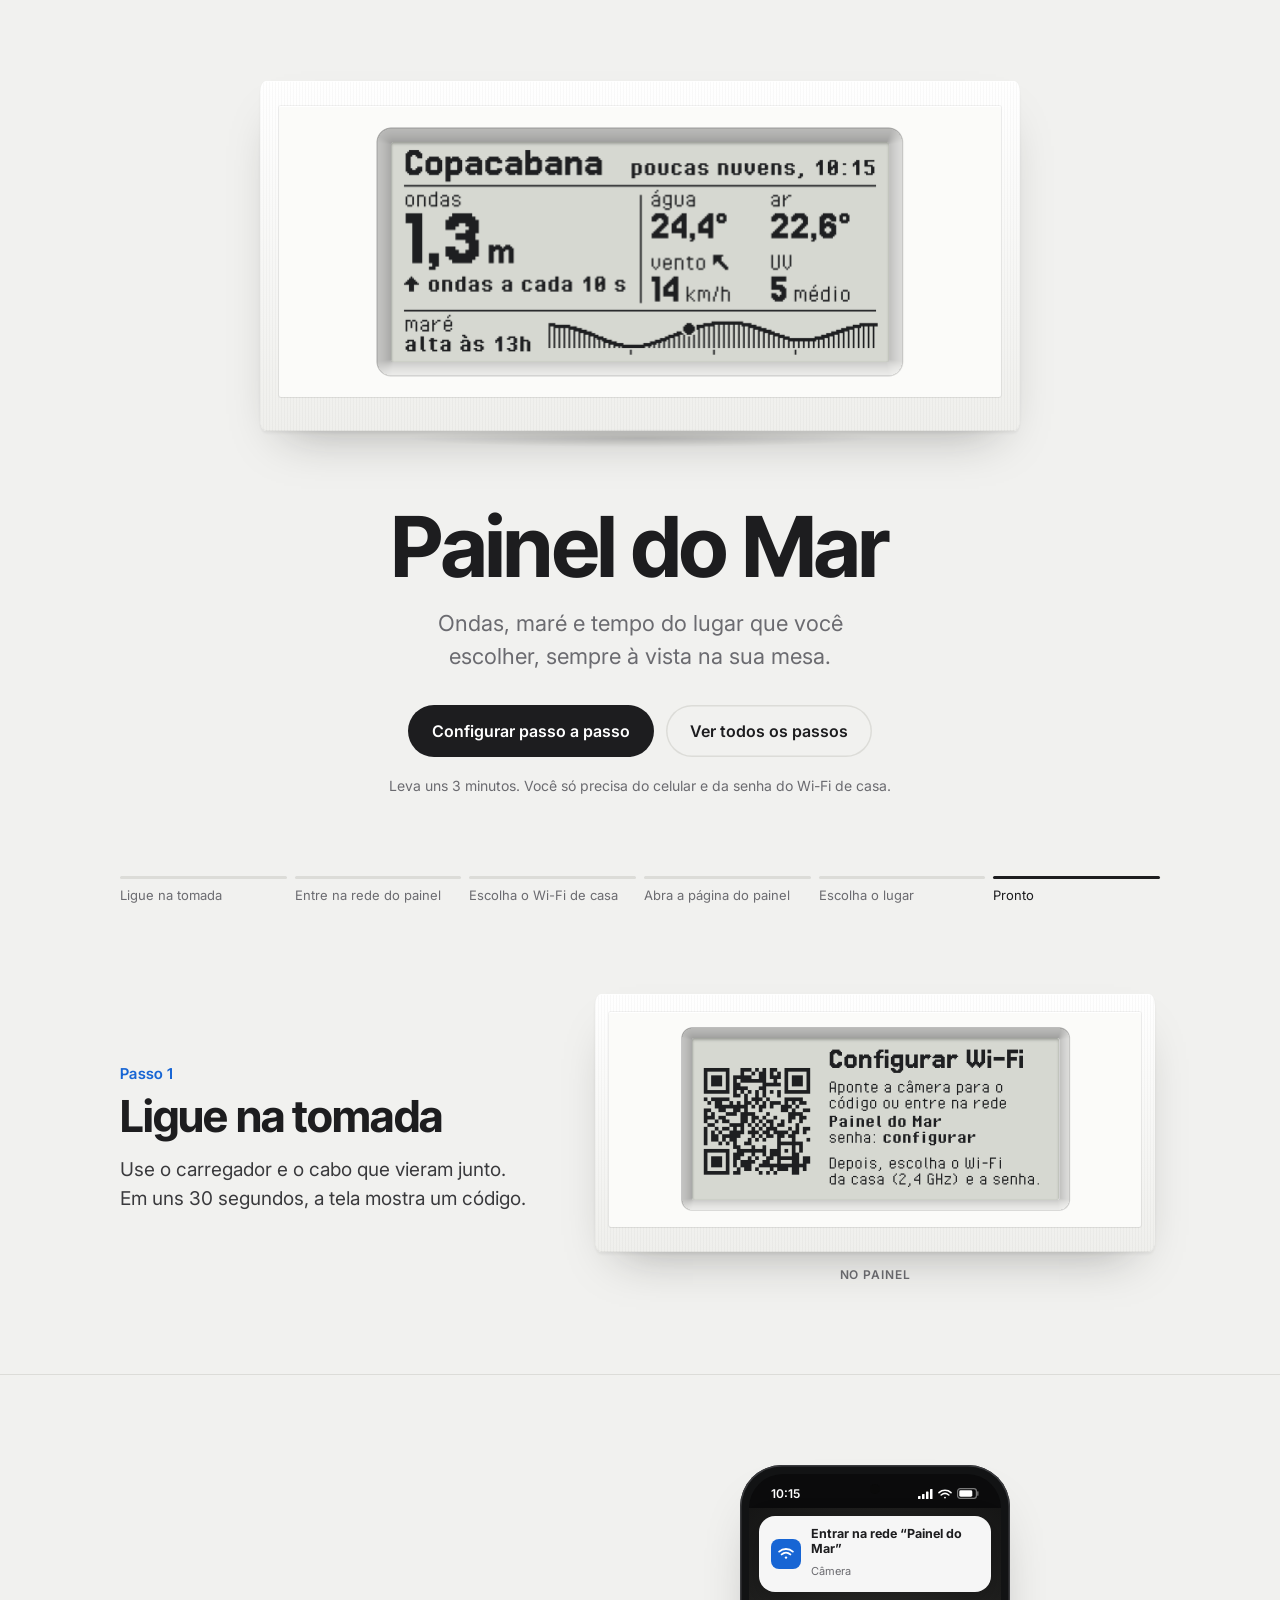
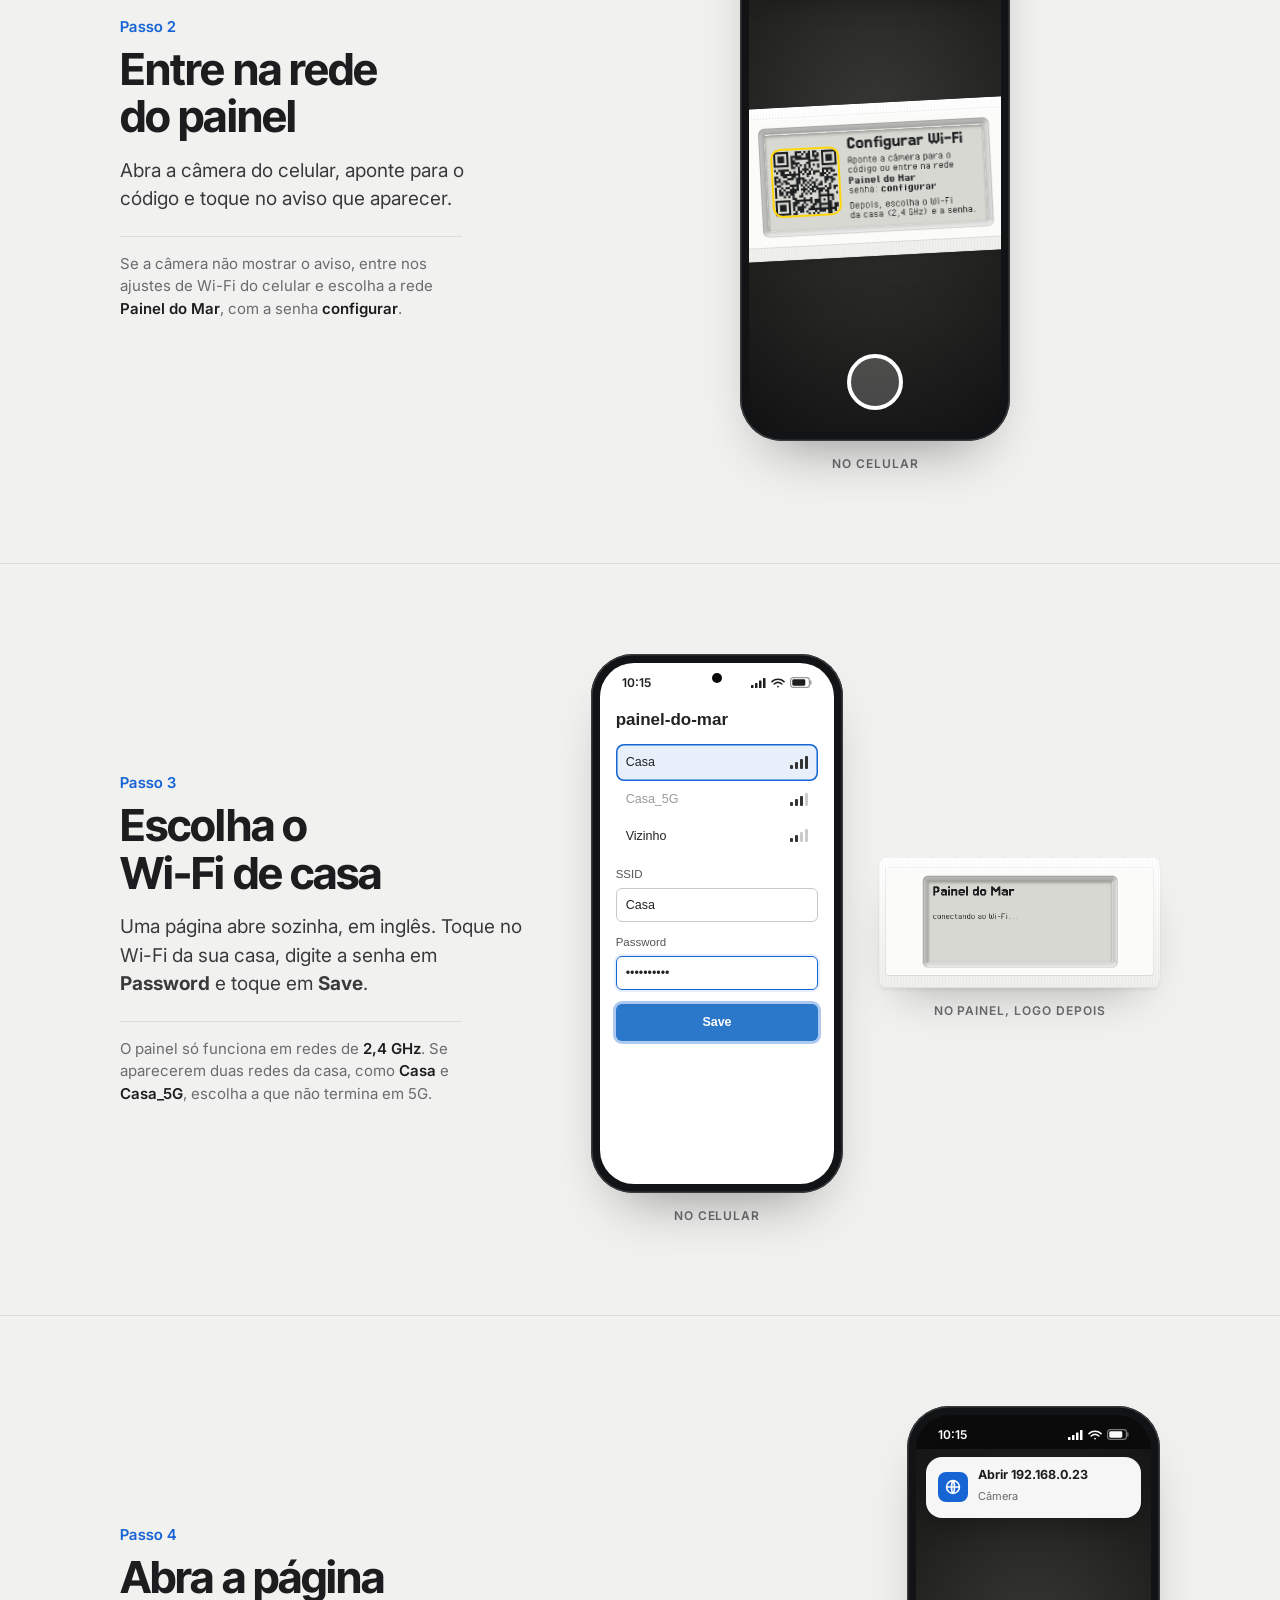
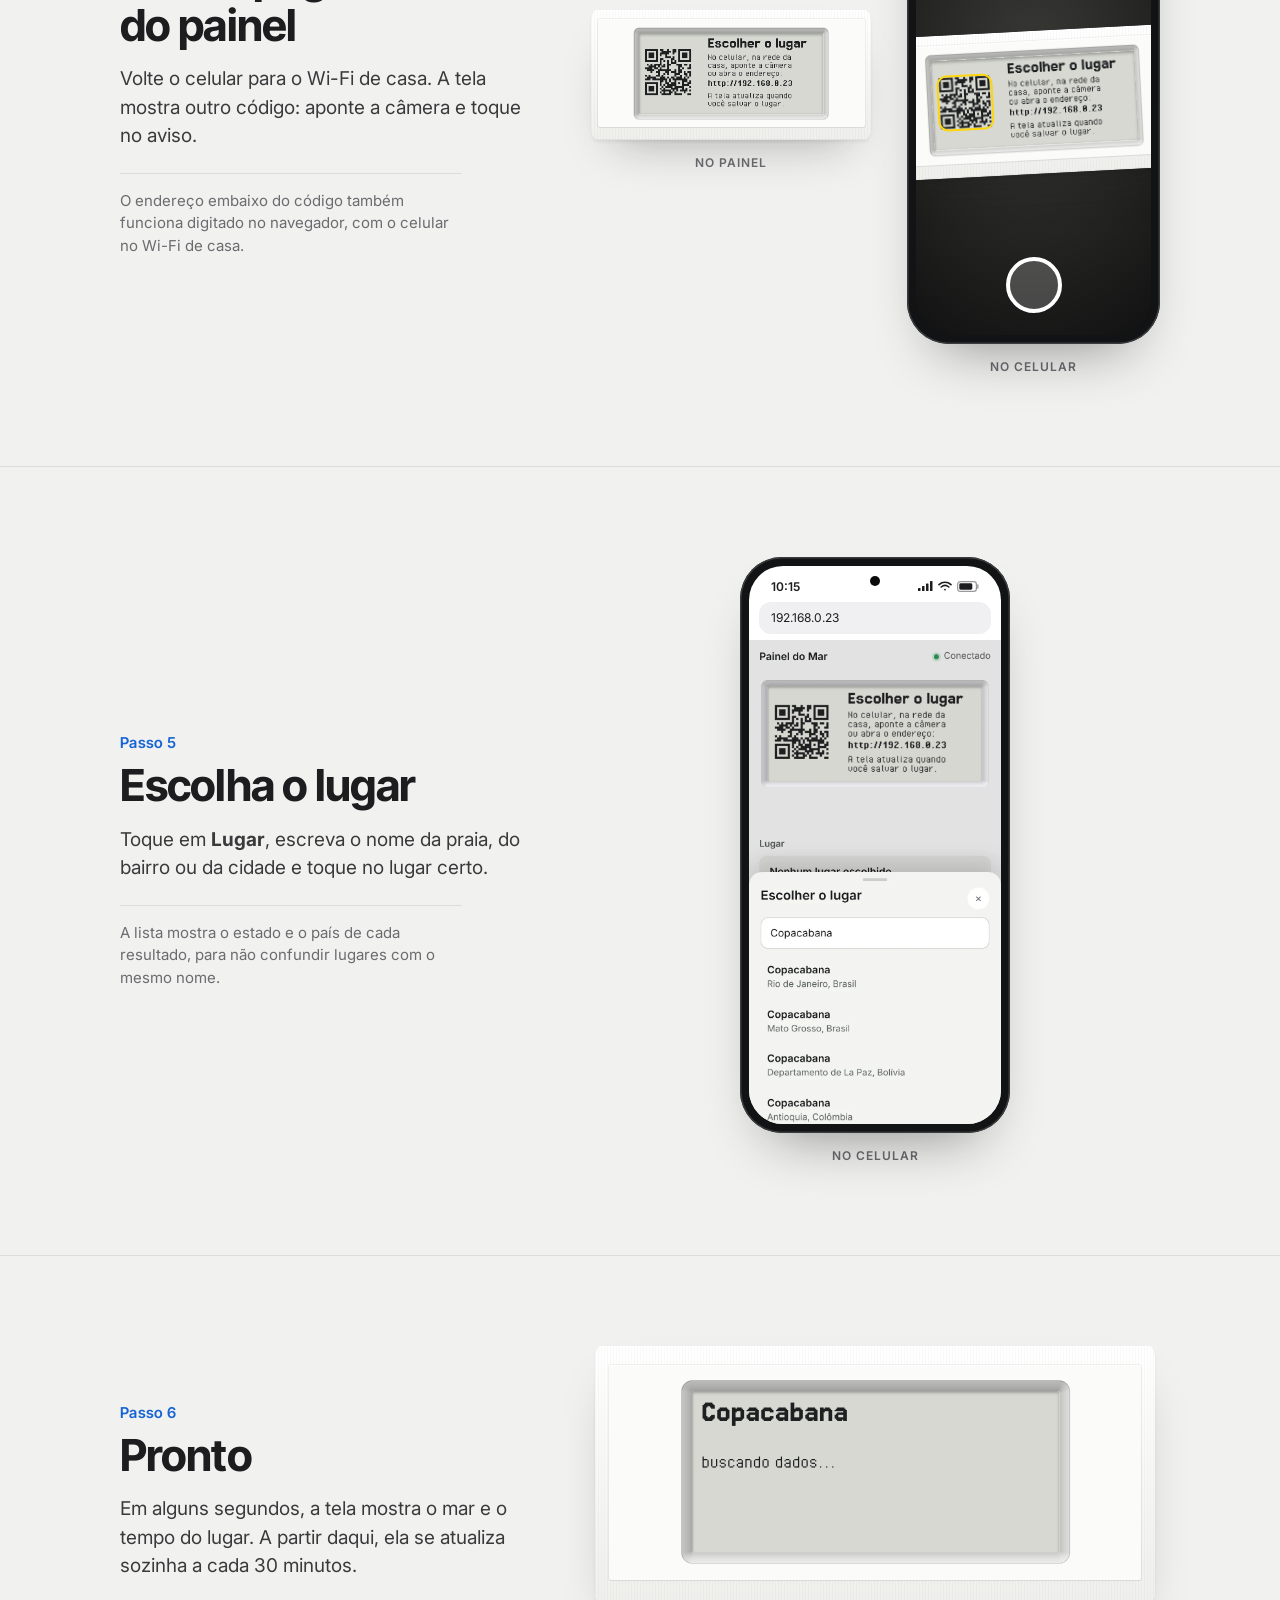
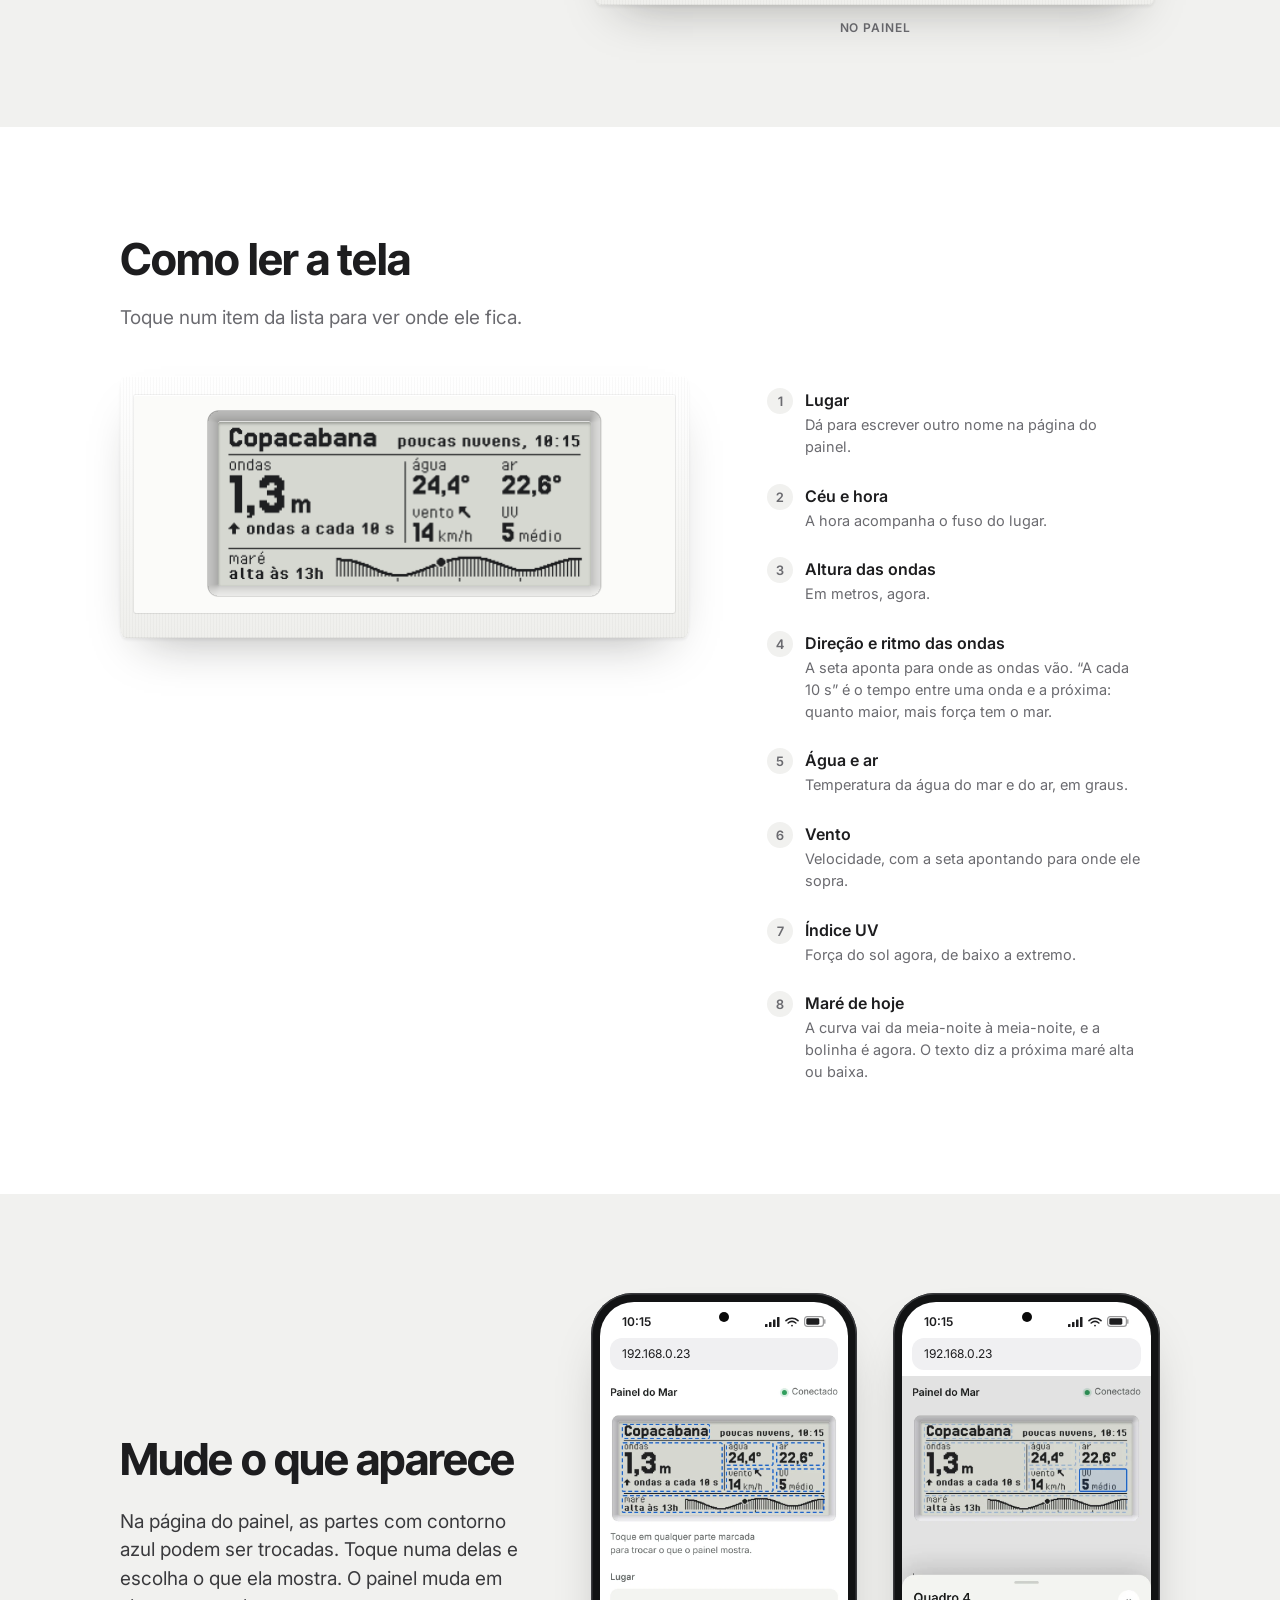
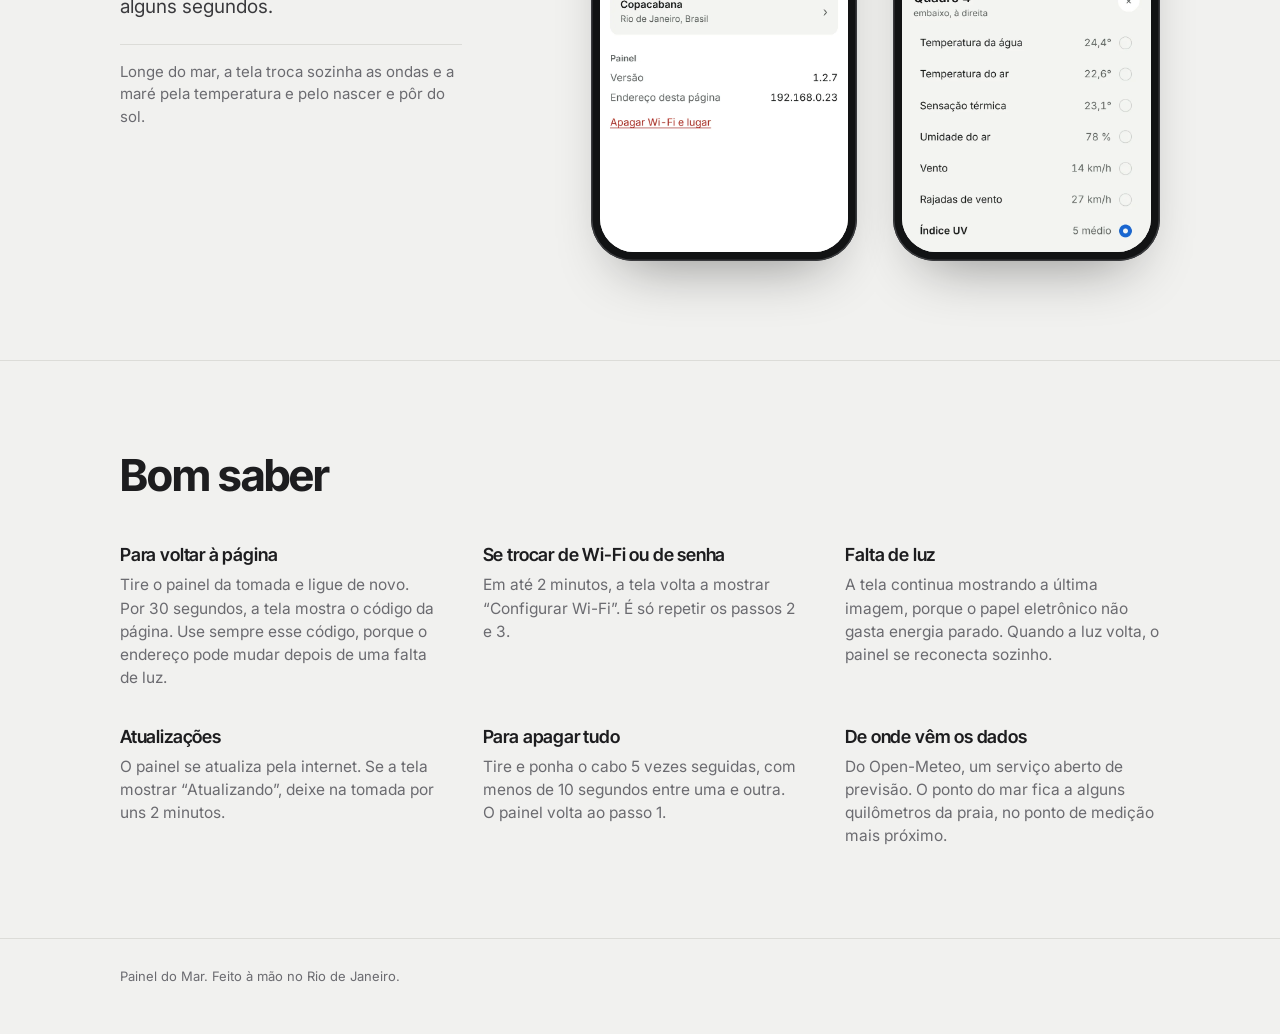
==== docs/index.html @ 707c618a "Site paineldomar.com.br com o guia ilustrado de configuração O guia ilustrado (antes um artifact do " ====
<!doctype html>
<html lang="pt-BR">
<head>
<meta charset="utf-8">
<meta name="viewport" content="width=device-width, initial-scale=1, viewport-fit=cover">
<title>Painel do Mar</title>
<meta name="description" content="Como configurar o Painel do Mar: ligue na tomada, conecte no Wi-Fi pelo celular e escolha o lugar. Leva uns 3 minutos.">
<meta name="theme-color" content="#f1f1ef">
<meta property="og:type" content="website">
<meta property="og:url" content="https://paineldomar.com.br/">
<meta property="og:title" content="Painel do Mar">
<meta property="og:description" content="Como configurar o seu Painel do Mar, passo a passo. Leva uns 3 minutos.">
<meta property="og:image" content="https://paineldomar.com.br/og.png">
<meta property="og:image:width" content="1200">
<meta property="og:image:height" content="630">
<meta name="twitter:card" content="summary_large_image">
<link rel="icon" href="data:image/svg+xml,%3Csvg xmlns='http://www.w3.org/2000/svg' viewBox='0 0 64 64'%3E%3Crect x='2' y='14' width='60' height='36' rx='5' fill='%23f4f4f1' stroke='%23b9b9b4' stroke-width='2'/%3E%3Crect x='14' y='22' width='36' height='20' rx='2' fill='%23d6d8d1' stroke='%23999' stroke-width='1.5'/%3E%3Cpath d='M18 36c4-5 8 3 12-1s8 3 14-2' fill='none' stroke='%231e1f21' stroke-width='2.4' stroke-linecap='round'/%3E%3C/svg%3E">
<link rel="preconnect" href="https://fonts.googleapis.com">
<link rel="preconnect" href="https://fonts.gstatic.com" crossorigin>
<link rel="stylesheet" href="https://fonts.googleapis.com/css2?family=Inter+Tight:wght@500;600;700&family=Inter:wght@400;500;600&display=swap">
<style>
:root { padding-top: env(safe-area-inset-top, 0px); padding-bottom: env(safe-area-inset-bottom, 0px); }
/* Layout: manual de aparelho Braun. Um eixo, muito branco, o aparelho como protagonista,
   texto curto à esquerda e as ilustrações do painel e do celular à direita. Um único acento,
   o mesmo azul das partes marcadas na página do painel. */
:root {
  --bg: #f1f1ef;
  --surface: #ffffff;
  --ink: #1d1d1f;
  --muted: #6b6b70;
  --line: #dcdcd8;
  --accent: #1765d4;
  --accent-wash: rgba(23, 101, 212, .1);
  --paper: #d6d8d1;
  --tinta: #1e1f21;
  --plate: #fbfbf9;
  --phone: #121314;
  --display: "Inter Tight", "Helvetica Neue", Helvetica, Arial, sans-serif;
  --body: "Inter", "Helvetica Neue", Helvetica, Arial, sans-serif;
  --ease: cubic-bezier(.2, .7, .2, 1);
  color-scheme: light;
}
* { box-sizing: border-box; }
html { scroll-behavior: smooth; }
body {
  margin: 0; background: var(--bg); color: var(--ink); font-family: var(--body);
  font-size: 17px; line-height: 1.5; -webkit-font-smoothing: antialiased;
}
body::before { content: ""; position: fixed; inset: 0 0 auto; height: env(safe-area-inset-top, 0px); z-index: 30; background: var(--bg); }
.wrap { max-width: 1080px; margin: 0 auto; padding-left: max(20px, env(safe-area-inset-left, 0px)); padding-right: max(20px, env(safe-area-inset-right, 0px)); }
h1, h2, h3 { font-family: var(--display); margin: 0; text-wrap: balance; letter-spacing: -.02em; }
p { margin: 0; }
button { font: inherit; }
:focus-visible { outline: 3px solid var(--accent); outline-offset: 3px; border-radius: 6px; }

/* ---------- abertura ---------- */
.abertura { padding-block: clamp(40px, 9vh, 96px) clamp(48px, 8vh, 88px); text-align: center; overflow: hidden; }
.abertura .palco { max-width: 760px; margin: 0 auto; }
.abertura h1 { font-size: clamp(44px, 8vw, 84px); font-weight: 700; line-height: 1; margin-top: clamp(36px, 6vh, 64px); }
.abertura .sub { font-size: clamp(18px, 2.2vw, 22px); color: var(--muted); max-width: 30ch; margin: 18px auto 0; }
.acoes { display: flex; flex-wrap: wrap; gap: 12px; justify-content: center; margin-top: 32px; }
.btn { border: 0; border-radius: 999px; padding: 14px 24px; font-weight: 600; font-size: 16px; cursor: pointer; text-decoration: none; display: inline-flex; align-items: center; gap: 8px; transition: transform .2s var(--ease), background .2s; }
.btn:active { transform: scale(.97); }
.btn-forte { background: var(--ink); color: #fff; }
.btn-forte:hover { background: #000; }
.btn-leve { background: transparent; color: var(--ink); box-shadow: inset 0 0 0 1.5px var(--line); }
.btn-leve:hover { box-shadow: inset 0 0 0 1.5px var(--muted); }
.duracao { margin-top: 18px; font-size: 14px; color: var(--muted); }

@media (prefers-reduced-motion: no-preference) {
  .abertura .palco .painel { animation: surgir 1.4s var(--ease) both; }
  .abertura .sombra-chao { animation: sombra 1.4s var(--ease) both; }
  .abertura h1, .abertura .sub, .abertura .acoes, .abertura .duracao { animation: subir 1s var(--ease) both; }
  .abertura h1 { animation-delay: 1.9s; }
  .abertura .sub { animation-delay: 2.05s; }
  .abertura .acoes { animation-delay: 2.2s; }
  .abertura .duracao { animation-delay: 2.3s; }
  .revela { transition: opacity .9s var(--ease), transform .9s var(--ease); }
  .revela.fora { opacity: .001; transform: translateY(28px); }
}
@keyframes surgir { from { opacity: 0; transform: translateY(40px) scale(.96); } to { opacity: 1; transform: none; } }
@keyframes sombra { from { opacity: 0; transform: scaleX(.7); } to { opacity: 1; transform: none; } }
@keyframes subir { from { opacity: 0; transform: translateY(16px); } to { opacity: 1; transform: none; } }

/* ---------- o aparelho ---------- */
.painel { position: relative; width: 100%; }
.painel .corpo {
  position: relative; border-radius: 6px / 12px;
  background:
    repeating-linear-gradient(90deg, rgba(0,0,0,.022) 0 1px, transparent 1px 3px),
    linear-gradient(180deg, #ffffff, #efefec);
  box-shadow: 0 1px 0 rgba(255,255,255,.9) inset, 0 -1px 0 rgba(0,0,0,.05) inset, 0 2px 3px rgba(0,0,0,.06), 0 24px 48px -24px rgba(30,30,25,.35);
}
.painel .frente {
  position: absolute; background: var(--plate); border-radius: 2px;
  box-shadow: 0 0 0 1px rgba(0,0,0,.05), 0 1px 1px rgba(0,0,0,.04), inset 0 1px 0 #fff;
}
.painel canvas.chanfro { position: absolute; display: block; }
.painel .vidro { position: absolute; background: var(--paper); overflow: hidden; }
.painel .vidro::after { content: ""; position: absolute; inset: 0; pointer-events: none; box-shadow: inset 0 2px 3px rgba(30,32,30,.28), inset 1px 0 2px rgba(30,32,30,.12); }
.painel canvas.tela { display: block; width: 100%; height: 100%; }
.sombra-chao { height: 26px; margin: -6px 6% 0; background: radial-gradient(50% 50% at 50% 50%, rgba(0,0,0,.16), transparent 70%); }

/* ---------- celular ---------- */
.celular { width: 100%; max-width: 270px; aspect-ratio: 9 / 19.2; background: var(--phone); border-radius: 42px; padding: 9px; box-shadow: 0 0 0 1.5px #3a3b3e inset, 0 30px 60px -30px rgba(0,0,0,.45); position: relative; }
.celular .ecra { position: relative; width: 100%; height: 100%; border-radius: 34px; overflow: hidden; background: #fff; display: flex; flex-direction: column; }
.celular .ecra::before { content: ""; position: absolute; top: 10px; left: 50%; width: 10px; height: 10px; margin-left: -5px; border-radius: 50%; background: #0a0a0a; z-index: 4; }
.status { height: 34px; flex: none; display: flex; align-items: center; justify-content: space-between; padding: 6px 22px 0; font: 600 12px var(--body); color: var(--ink); position: relative; z-index: 3; }
.status svg { display: block; }
.escuro .status { color: #fff; }
.barra { flex: none; margin: 2px 10px 6px; padding: 7px 12px; background: #f0f0f2; border-radius: 12px; font-size: 12px; color: var(--ink); display: flex; gap: 6px; align-items: center; }
.barra small { color: var(--muted); font-size: 11px; }
.celular img.print { width: 100%; flex: 1; min-height: 0; object-fit: cover; object-position: top; display: block; }

/* câmera */
.escuro { background: #0b0b0c !important; }
.camera { flex: 1; position: relative; display: grid; place-items: center; background: radial-gradient(120% 80% at 50% 45%, #3a3a37, #141414 75%); }
.camera .painel { width: 132%; transform: rotate(-3deg) translateY(10px); }
.mira { position: absolute; border: 2.5px solid #ffd60a; border-radius: 10px; }
.aviso { position: absolute; left: 10px; right: 10px; top: 42px; background: rgba(255,255,255,.96); border-radius: 16px; padding: 10px 12px; display: flex; gap: 10px; align-items: center; box-shadow: 0 8px 24px rgba(0,0,0,.25); z-index: 5; }
.aviso .ic { width: 30px; height: 30px; border-radius: 8px; background: var(--accent); display: grid; place-items: center; flex: none; }
.aviso b { display: block; font-size: 12.5px; line-height: 1.25; color: var(--ink); }
.aviso span { font-size: 11px; color: var(--muted); }
.disparador { position: absolute; bottom: 22px; left: 50%; width: 56px; height: 56px; margin-left: -28px; border-radius: 50%; border: 4px solid #fff; background: rgba(255,255,255,.2); }
@media (prefers-reduced-motion: no-preference) {
  .visivel .aviso { animation: avisar .7s .5s var(--ease) both; }
}
@keyframes avisar { from { opacity: 0; transform: translateY(-18px); } to { opacity: 1; transform: none; } }

/* portal de Wi-Fi do ESPHome, em inglês, como a pessoa vai ver */
.portal { flex: 1; padding: 6px 16px; font-family: -apple-system, "Segoe UI", Roboto, sans-serif; font-size: 12.5px; color: #222; overflow: hidden; }
.portal h4 { margin: 4px 0 12px; font-size: 17px; font-weight: 600; }
.portal .rede { display: flex; justify-content: space-between; align-items: center; padding: 9px 10px; border-radius: 8px; }
.portal .rede.toque { background: var(--accent-wash); box-shadow: inset 0 0 0 1.5px var(--accent); }
.portal .rede .sinal { display: flex; gap: 2px; align-items: flex-end; }
.portal .rede .sinal i { width: 3px; background: #333; border-radius: 1px; }
.portal .rede .sinal i.f { background: #ccc; }
.portal label { display: block; margin: 12px 0 4px; font-size: 11.5px; color: #555; }
.portal .campo { border: 1px solid #c8c8c8; border-radius: 6px; padding: 7px 9px; font-size: 12.5px; }
.portal .campo.ativo { border-color: var(--accent); box-shadow: 0 0 0 2px var(--accent-wash); }
.portal .salvar { margin-top: 14px; background: #2b77c9; color: #fff; text-align: center; padding: 9px; border-radius: 6px; font-weight: 600; }
.portal .salvar.toque { box-shadow: 0 0 0 3px rgba(23,101,212,.35); }
.portal .rede-5g { color: #9a9a9a; }

/* ---------- passos ---------- */
.indice { padding-block: 8px 0; }
.indice ol { list-style: none; margin: 0; padding: 0; display: grid; grid-template-columns: repeat(6, 1fr); gap: 8px; }
.indice a { display: grid; gap: 8px; text-decoration: none; color: var(--muted); font-size: 13px; line-height: 1.25; }
.indice a::before { content: ""; height: 3px; border-radius: 2px; background: var(--line); transition: background .3s; }
.indice a.atual { color: var(--ink); }
.indice a.atual::before { background: var(--ink); }
@media (max-width: 720px) { .indice { display: none; } }

.passo { padding-block: clamp(56px, 10vh, 112px); border-top: 1px solid var(--line); }
.passo:first-of-type { border-top: 0; }
.passo .grade { display: grid; grid-template-columns: minmax(0, 5fr) minmax(0, 7fr); gap: clamp(28px, 5vw, 72px); align-items: center; }
.passo .num { font: 600 15px var(--display); color: var(--accent); letter-spacing: .02em; }
.passo h2 { font-size: clamp(30px, 4vw, 44px); font-weight: 700; line-height: 1.08; margin-top: 10px; }
.passo .texto p.l { font-size: 19px; color: #3a3a3d; margin-top: 16px; max-width: 34ch; }
.nota { margin-top: 22px; padding-top: 16px; border-top: 1px solid var(--line); font-size: 15px; color: var(--muted); max-width: 38ch; }
.nota b { color: var(--ink); font-weight: 600; }
.ilustra { display: flex; gap: clamp(16px, 3vw, 36px); align-items: flex-end; justify-content: center; }
.ilustra figure { margin: 0; display: grid; gap: 14px; justify-items: center; min-width: 0; }
.ilustra figure.so-painel { flex: 1 1 auto; width: 100%; max-width: 560px; }
.ilustra figure.com-cel { flex: 0 1 270px; }
.ilustra figure.painel-lado { flex: 1 1 300px; max-width: 420px; align-self: center; }
.ilustra figcaption { font-size: 12px; font-weight: 600; letter-spacing: .08em; text-transform: uppercase; color: var(--muted); }
.nw { white-space: nowrap; }
code.v { font-family: var(--body); font-weight: 600; background: rgba(0,0,0,.05); padding: 1px 6px; border-radius: 5px; font-size: .95em; white-space: nowrap; }
@media (max-width: 820px) {
  .passo .grade { grid-template-columns: 1fr; }
  .ilustra { flex-wrap: wrap; }
  .ilustra figure.painel-lado { flex-basis: 100%; }
}

/* ---------- como ler ---------- */
.ler { padding-block: clamp(64px, 11vh, 120px); background: var(--surface); }
.ler h2, .mudar h2, .saber h2 { font-size: clamp(30px, 4vw, 44px); font-weight: 700; }
.ler .intro { color: var(--muted); font-size: 19px; margin-top: 12px; max-width: 40ch; }
.ler .grade { display: grid; grid-template-columns: minmax(0, 7fr) minmax(0, 5fr); gap: clamp(28px, 5vw, 64px); align-items: start; margin-top: 44px; }
.ler .alvo { position: sticky; top: calc(32px + env(safe-area-inset-top, 0px)); }
.realce { position: absolute; border: 2px solid var(--accent); background: var(--accent-wash); border-radius: 4px; opacity: 0; transition: opacity .25s, left .35s var(--ease), top .35s var(--ease), width .35s var(--ease), height .35s var(--ease); pointer-events: none; }
.realce.on { opacity: 1; }
.legenda { list-style: none; margin: 0; padding: 0; display: grid; gap: 2px; counter-reset: l; }
.legenda li { counter-increment: l; }
.legenda button { width: 100%; text-align: left; background: none; border: 0; padding: 12px 14px; border-radius: 12px; cursor: pointer; display: grid; grid-template-columns: 26px 1fr; gap: 12px; color: var(--ink); transition: background .2s; }
.legenda button::before { content: counter(l); width: 26px; height: 26px; border-radius: 50%; background: var(--bg); display: grid; place-items: center; font: 600 13px var(--display); color: var(--muted); transition: background .2s, color .2s; }
.legenda button:hover, .legenda button.on { background: var(--bg); }
.legenda button.on::before { background: var(--accent); color: #fff; }
.legenda b { display: block; font-weight: 600; font-size: 16px; }
.legenda span { display: block; font-size: 14.5px; color: var(--muted); margin-top: 2px; }
@media (max-width: 820px) { .ler .grade { grid-template-columns: 1fr; } .ler .alvo { top: calc(12px + env(safe-area-inset-top, 0px)); z-index: 2; background: var(--surface); padding-block: 8px; } }

/* ---------- mudar ---------- */
.mudar { padding-block: clamp(64px, 11vh, 120px); }
.mudar .grade { display: grid; grid-template-columns: minmax(0, 5fr) minmax(0, 7fr); gap: clamp(28px, 5vw, 72px); align-items: center; }
.mudar p.l { font-size: 19px; color: #3a3a3d; margin-top: 16px; max-width: 34ch; }
@media (max-width: 820px) { .mudar .grade { grid-template-columns: 1fr; } }

/* ---------- bom saber ---------- */
.saber { padding-block: clamp(56px, 9vh, 104px) clamp(64px, 10vh, 120px); border-top: 1px solid var(--line); }
.saber dl { margin: 36px 0 0; display: grid; grid-template-columns: repeat(auto-fit, minmax(260px, 1fr)); gap: 36px 48px; }
.saber dt { font: 600 18px var(--display); letter-spacing: -.01em; }
.saber dd { margin: 8px 0 0; color: var(--muted); font-size: 15.5px; max-width: 40ch; }
footer { padding-block: 28px 48px; border-top: 1px solid var(--line); font-size: 13px; color: var(--muted); }

/* ---------- modo passo a passo ---------- */
.topo-passo, .rodape-passo { display: none; }
body.modo-passo .abertura, body.modo-passo .indice, body.modo-passo .ler, body.modo-passo .mudar, body.modo-passo .saber, body.modo-passo footer { display: none; }
body.modo-passo .passo { display: none; border-top: 0; min-height: 100dvh; padding-block: calc(76px + env(safe-area-inset-top, 0px)) calc(110px + env(safe-area-inset-bottom, 0px)); align-content: center; }
body.modo-passo .passo.ativo { display: grid; }
@media (prefers-reduced-motion: no-preference) {
  body.modo-passo .passo.ativo .grade { animation: entrar .5s var(--ease) both; }
}
@keyframes entrar { from { opacity: 0; transform: translateX(var(--dx, 24px)); } to { opacity: 1; transform: none; } }
body.modo-passo .topo-passo { display: flex; position: fixed; top: 0; left: 0; right: 0; z-index: 20; background: rgba(241,241,239,.86); backdrop-filter: blur(16px); -webkit-backdrop-filter: blur(16px); padding: calc(12px + env(safe-area-inset-top, 0px)) max(20px, env(safe-area-inset-right, 0px)) 12px max(20px, env(safe-area-inset-left, 0px)); align-items: center; gap: 16px; }
.topo-passo .trilho { flex: 1; display: grid; grid-template-columns: repeat(6, 1fr); gap: 6px; }
.topo-passo .trilho i { height: 3px; border-radius: 2px; background: var(--line); transition: background .3s; }
.topo-passo .trilho i.feito { background: var(--ink); }
.topo-passo .fechar { width: 36px; height: 36px; border-radius: 50%; border: 0; background: rgba(0,0,0,.06); cursor: pointer; display: grid; place-items: center; flex: none; }
body.modo-passo .rodape-passo { display: flex; position: fixed; bottom: 0; left: 0; right: 0; z-index: 20; background: rgba(241,241,239,.9); backdrop-filter: blur(16px); -webkit-backdrop-filter: blur(16px); padding: 14px max(20px, env(safe-area-inset-right, 0px)) calc(14px + env(safe-area-inset-bottom, 0px)) max(20px, env(safe-area-inset-left, 0px)); justify-content: space-between; align-items: center; border-top: 1px solid var(--line); }
.rodape-passo .contador { font-size: 14px; color: var(--muted); }
.rodape-passo .btn[disabled] { opacity: .35; pointer-events: none; }
</style>

</head>
<body>
<main>
  <header class="abertura">
    <div class="wrap">
      <div class="palco">
        <div class="painel" data-tela="branco" data-abertura role="img" aria-label="O Painel do Mar, com a tela mostrando ondas, água, ar, vento, UV e a maré de Copacabana"></div>
        <div class="sombra-chao" aria-hidden="true"></div>
      </div>
      <h1>Painel do Mar</h1>
      <p class="sub">Ondas, maré e tempo do lugar que você escolher, sempre à vista na sua mesa.</p>
      <div class="acoes">
        <button class="btn btn-forte" type="button" id="comecar">Configurar passo a passo</button>
        <a class="btn btn-leve" href="#passo-1">Ver todos os passos</a>
      </div>
      <p class="duracao">Leva uns 3 minutos. Você só precisa do celular e da senha do Wi-Fi de casa.</p>
    </div>
  </header>

  <nav class="indice wrap" aria-label="Passos">
    <ol>
      <li><a href="#passo-1">Ligue na tomada</a></li>
      <li><a href="#passo-2">Entre na rede do painel</a></li>
      <li><a href="#passo-3">Escolha o Wi-Fi de casa</a></li>
      <li><a href="#passo-4">Abra a página do painel</a></li>
      <li><a href="#passo-5">Escolha o lugar</a></li>
      <li><a href="#passo-6">Pronto</a></li>
    </ol>
  </nav>

  <div class="topo-passo">
    <div class="trilho" aria-hidden="true"><i></i><i></i><i></i><i></i><i></i><i></i></div>
    <button class="fechar" type="button" id="sair" aria-label="Fechar o passo a passo"><svg width="14" height="14" viewBox="0 0 14 14"><path d="M2 2l10 10M12 2L2 12" stroke="#1d1d1f" stroke-width="1.8" stroke-linecap="round"/></svg></button>
  </div>

  <section class="passo" id="passo-1" data-passo="1">
    <div class="wrap grade">
      <div class="texto revela">
        <p class="num">Passo 1</p>
        <h2>Ligue na tomada</h2>
        <p class="l">Use o carregador e o cabo que vieram junto. Em uns 30 segundos, a tela mostra um código.</p>
      </div>
      <div class="ilustra revela">
        <figure class="so-painel">
          <div class="painel" data-tela="wifi" data-ao-ver role="img" aria-label="A tela do painel mostra Configurar Wi-Fi, um código QR, a rede Painel do Mar e a senha configurar"></div>
          <figcaption>No painel</figcaption>
        </figure>
      </div>
    </div>
  </section>

  <section class="passo" id="passo-2" data-passo="2">
    <div class="wrap grade">
      <div class="texto revela">
        <p class="num">Passo 2</p>
        <h2>Entre na rede do painel</h2>
        <p class="l">Abra a câmera do celular, aponte para o código e toque no aviso que aparecer.</p>
        <p class="nota">Se a câmera não mostrar o aviso, entre nos ajustes de Wi-Fi do celular e escolha a rede <b>Painel do Mar</b>, com a senha <b>configurar</b>.</p>
      </div>
      <div class="ilustra revela">
        <figure class="com-cel">
          <div class="celular"><div class="ecra escuro">
            <div class="status"><span>10:15</span><span style="display:flex;gap:5px;align-items:center"><svg width="15" height="10" viewBox="0 0 15 10" fill="currentColor"><rect x="0" y="7" width="2.5" height="3" rx=".6"/><rect x="4" y="5" width="2.5" height="5" rx=".6"/><rect x="8" y="2.5" width="2.5" height="7.5" rx=".6"/><rect x="12" y="0" width="2.5" height="10" rx=".6"/></svg><svg width="14" height="10" viewBox="0 0 14 10" fill="none" stroke="currentColor" stroke-width="1.6" stroke-linecap="round"><path d="M1 3.6a9 9 0 0 1 12 0M3.2 6a6 6 0 0 1 7.6 0"/><circle cx="7" cy="8.6" r=".9" fill="currentColor" stroke="none"/></svg><svg width="22" height="11" viewBox="0 0 22 11" fill="none"><rect x=".6" y=".6" width="18.8" height="9.8" rx="2.6" stroke="currentColor" stroke-opacity=".45" stroke-width="1.2"/><rect x="2.3" y="2.3" width="13" height="6.4" rx="1.4" fill="currentColor"/><path d="M20.8 3.8v3.4" stroke="currentColor" stroke-opacity=".45" stroke-width="1.3" stroke-linecap="round"/></svg></span></div>
            <div class="aviso"><span class="ic"><svg width="16" height="13" viewBox="0 0 16 13" fill="none" stroke="#fff" stroke-width="1.9" stroke-linecap="round"><path d="M1.2 4.6a10 10 0 0 1 13.6 0M3.7 7.4a6.4 6.4 0 0 1 8.6 0"/><circle cx="8" cy="10.6" r="1.2" fill="#fff" stroke="none"/></svg></span><div><b>Entrar na rede “Painel do Mar”</b><span>Câmera</span></div></div>
            <div class="camera">
              <div class="painel" data-tela="wifi" aria-hidden="true"></div>
            </div>
            <div class="disparador"></div>
          </div></div>
          <figcaption>No celular</figcaption>
        </figure>
      </div>
    </div>
  </section>

  <section class="passo" id="passo-3" data-passo="3">
    <div class="wrap grade">
      <div class="texto revela">
        <p class="num">Passo 3</p>
        <h2>Escolha o <span class="nw">Wi-Fi</span> de casa</h2>
        <p class="l">Uma página abre sozinha, em inglês. Toque no Wi-Fi da sua casa, digite a senha em <b>Password</b> e toque em <b>Save</b>.</p>
        <p class="nota">O painel só funciona em redes de <b>2,4 GHz</b>. Se aparecerem duas redes da casa, como <b>Casa</b> e <b>Casa_5G</b>, escolha a que não termina em 5G.</p>
      </div>
      <div class="ilustra revela">
        <figure class="com-cel">
          <div class="celular"><div class="ecra">
            <div class="status"><span>10:15</span><span style="display:flex;gap:5px;align-items:center"><svg width="15" height="10" viewBox="0 0 15 10" fill="currentColor"><rect x="0" y="7" width="2.5" height="3" rx=".6"/><rect x="4" y="5" width="2.5" height="5" rx=".6"/><rect x="8" y="2.5" width="2.5" height="7.5" rx=".6"/><rect x="12" y="0" width="2.5" height="10" rx=".6"/></svg><svg width="14" height="10" viewBox="0 0 14 10" fill="none" stroke="currentColor" stroke-width="1.6" stroke-linecap="round"><path d="M1 3.6a9 9 0 0 1 12 0M3.2 6a6 6 0 0 1 7.6 0"/><circle cx="7" cy="8.6" r=".9" fill="currentColor" stroke="none"/></svg><svg width="22" height="11" viewBox="0 0 22 11" fill="none"><rect x=".6" y=".6" width="18.8" height="9.8" rx="2.6" stroke="currentColor" stroke-opacity=".45" stroke-width="1.2"/><rect x="2.3" y="2.3" width="13" height="6.4" rx="1.4" fill="currentColor"/><path d="M20.8 3.8v3.4" stroke="currentColor" stroke-opacity=".45" stroke-width="1.3" stroke-linecap="round"/></svg></span></div>
            <div class="portal">
              <h4>painel-do-mar</h4>
              <div class="rede toque"><span>Casa</span><span class="sinal" aria-hidden="true"><i style="height:4px"></i><i style="height:7px"></i><i style="height:10px"></i><i style="height:13px"></i></span></div>
              <div class="rede rede-5g"><span>Casa_5G</span><span class="sinal" aria-hidden="true"><i style="height:4px"></i><i style="height:7px"></i><i style="height:10px"></i><i class="f" style="height:13px"></i></span></div>
              <div class="rede"><span>Vizinho</span><span class="sinal" aria-hidden="true"><i style="height:4px"></i><i style="height:7px"></i><i class="f" style="height:10px"></i><i class="f" style="height:13px"></i></span></div>
              <label>SSID</label><div class="campo">Casa</div>
              <label>Password</label><div class="campo ativo">••••••••••</div>
              <div class="salvar toque">Save</div>
            </div>
          </div></div>
          <figcaption>No celular</figcaption>
        </figure>
        <figure class="painel-lado">
          <div class="painel" data-tela="conectando" data-ao-ver role="img" aria-label="A tela do painel mostra conectando ao Wi-Fi"></div>
          <figcaption>No painel, logo depois</figcaption>
        </figure>
      </div>
    </div>
  </section>

  <section class="passo" id="passo-4" data-passo="4">
    <div class="wrap grade">
      <div class="texto revela">
        <p class="num">Passo 4</p>
        <h2>Abra a página do painel</h2>
        <p class="l">Volte o celular para o Wi-Fi de casa. A tela mostra outro código: aponte a câmera e toque no aviso.</p>
        <p class="nota">O endereço embaixo do código também funciona digitado no navegador, com o celular no Wi-Fi de casa.</p>
      </div>
      <div class="ilustra revela">
        <figure class="painel-lado">
          <div class="painel" data-tela="lugar" data-ao-ver role="img" aria-label="A tela do painel mostra Escolher o lugar, um código QR e o endereço http://192.168.0.23"></div>
          <figcaption>No painel</figcaption>
        </figure>
        <figure class="com-cel">
          <div class="celular"><div class="ecra escuro">
            <div class="status"><span>10:15</span><span style="display:flex;gap:5px;align-items:center"><svg width="15" height="10" viewBox="0 0 15 10" fill="currentColor"><rect x="0" y="7" width="2.5" height="3" rx=".6"/><rect x="4" y="5" width="2.5" height="5" rx=".6"/><rect x="8" y="2.5" width="2.5" height="7.5" rx=".6"/><rect x="12" y="0" width="2.5" height="10" rx=".6"/></svg><svg width="14" height="10" viewBox="0 0 14 10" fill="none" stroke="currentColor" stroke-width="1.6" stroke-linecap="round"><path d="M1 3.6a9 9 0 0 1 12 0M3.2 6a6 6 0 0 1 7.6 0"/><circle cx="7" cy="8.6" r=".9" fill="currentColor" stroke="none"/></svg><svg width="22" height="11" viewBox="0 0 22 11" fill="none"><rect x=".6" y=".6" width="18.8" height="9.8" rx="2.6" stroke="currentColor" stroke-opacity=".45" stroke-width="1.2"/><rect x="2.3" y="2.3" width="13" height="6.4" rx="1.4" fill="currentColor"/><path d="M20.8 3.8v3.4" stroke="currentColor" stroke-opacity=".45" stroke-width="1.3" stroke-linecap="round"/></svg></span></div>
            <div class="aviso"><span class="ic"><svg width="16" height="16" viewBox="0 0 16 16" fill="none" stroke="#fff" stroke-width="1.6"><circle cx="8" cy="8" r="6.4"/><path d="M1.8 8h12.4M8 1.6c2 2.2 2 10.6 0 12.8M8 1.6c-2 2.2-2 10.6 0 12.8"/></svg></span><div><b>Abrir 192.168.0.23</b><span>Câmera</span></div></div>
            <div class="camera">
              <div class="painel" data-tela="lugar" aria-hidden="true"></div>
            </div>
            <div class="disparador"></div>
          </div></div>
          <figcaption>No celular</figcaption>
        </figure>
      </div>
    </div>
  </section>

  <section class="passo" id="passo-5" data-passo="5">
    <div class="wrap grade">
      <div class="texto revela">
        <p class="num">Passo 5</p>
        <h2>Escolha o lugar</h2>
        <p class="l">Toque em <b>Lugar</b>, escreva o nome da praia, do bairro ou da cidade e toque no lugar certo.</p>
        <p class="nota">A lista mostra o estado e o país de cada resultado, para não confundir lugares com o mesmo nome.</p>
      </div>
      <div class="ilustra revela">
        <figure class="com-cel">
          <div class="celular"><div class="ecra">
            <div class="status"><span>10:15</span><span style="display:flex;gap:5px;align-items:center"><svg width="15" height="10" viewBox="0 0 15 10" fill="currentColor"><rect x="0" y="7" width="2.5" height="3" rx=".6"/><rect x="4" y="5" width="2.5" height="5" rx=".6"/><rect x="8" y="2.5" width="2.5" height="7.5" rx=".6"/><rect x="12" y="0" width="2.5" height="10" rx=".6"/></svg><svg width="14" height="10" viewBox="0 0 14 10" fill="none" stroke="currentColor" stroke-width="1.6" stroke-linecap="round"><path d="M1 3.6a9 9 0 0 1 12 0M3.2 6a6 6 0 0 1 7.6 0"/><circle cx="7" cy="8.6" r=".9" fill="currentColor" stroke="none"/></svg><svg width="22" height="11" viewBox="0 0 22 11" fill="none"><rect x=".6" y=".6" width="18.8" height="9.8" rx="2.6" stroke="currentColor" stroke-opacity=".45" stroke-width="1.2"/><rect x="2.3" y="2.3" width="13" height="6.4" rx="1.4" fill="currentColor"/><path d="M20.8 3.8v3.4" stroke="currentColor" stroke-opacity=".45" stroke-width="1.3" stroke-linecap="round"/></svg></span></div>
            <div class="barra">192.168.0.23</div>
            <img class="print" src="tel-busca.webp" alt="A página do painel no celular, com a busca de lugar aberta e quatro resultados para Copacabana, cada um com estado e país" width="780" height="1560">
          </div></div>
          <figcaption>No celular</figcaption>
        </figure>
      </div>
    </div>
  </section>

  <section class="passo" id="passo-6" data-passo="6">
    <div class="wrap grade">
      <div class="texto revela">
        <p class="num">Passo 6</p>
        <h2>Pronto</h2>
        <p class="l">Em alguns segundos, a tela mostra o mar e o tempo do lugar. A partir daqui, ela se atualiza sozinha a cada 30 minutos.</p>
      </div>
      <div class="ilustra revela">
        <figure class="so-painel">
          <div class="painel" data-tela="buscando" data-depois="dados" data-ao-ver role="img" aria-label="A tela do painel mostra Copacabana, buscando dados, e depois os dados do mar e do tempo"></div>
          <figcaption>No painel</figcaption>
        </figure>
      </div>
    </div>
  </section>

  <div class="rodape-passo">
    <button class="btn btn-leve" type="button" id="voltar">Voltar</button>
    <span class="contador" id="contador">1 de 6</span>
    <button class="btn btn-forte" type="button" id="seguir">Próximo</button>
  </div>

  <section class="ler" id="ler">
    <div class="wrap">
      <h2 class="revela">Como ler a tela</h2>
      <p class="intro revela">Toque num item da lista para ver onde ele fica.</p>
      <div class="grade">
        <div class="alvo revela">
          <div class="painel" data-tela="dados" id="painel-ler" role="img" aria-label="A tela do painel com os dados de Copacabana"></div>
          <div class="realce" id="realce" aria-hidden="true"></div>
        </div>
        <ol class="legenda revela" id="legenda">
          <li><button type="button" data-z="0,0,133,23"><div><b>Lugar</b><span>Dá para escrever outro nome na página do painel.</span></div></button></li>
          <li><button type="button" data-z="134,0,295,23"><div><b>Céu e hora</b><span>A hora acompanha o fuso do lugar.</span></div></button></li>
          <li><button type="button" data-z="0,25,146,76"><div><b>Altura das ondas</b><span>Em metros, agora.</span></div></button></li>
          <li><button type="button" data-z="0,77,146,98"><div><b>Direção e ritmo das ondas</b><span>A seta aponta para onde as ondas vão. “A cada 10 s” é o tempo entre uma onda e a próxima: quanto maior, mais força tem o mar.</span></div></button></li>
          <li><button type="button" data-z="150,25,295,60"><div><b>Água e ar</b><span>Temperatura da água do mar e do ar, em graus.</span></div></button></li>
          <li><button type="button" data-z="150,61,214,98"><div><b>Vento</b><span>Velocidade, com a seta apontando para onde ele sopra.</span></div></button></li>
          <li><button type="button" data-z="215,61,295,98"><div><b>Índice UV</b><span>Força do sol agora, de baixo a extremo.</span></div></button></li>
          <li><button type="button" data-z="0,100,295,127"><div><b>Maré de hoje</b><span>A curva vai da meia-noite à meia-noite, e a bolinha é agora. O texto diz a próxima maré alta ou baixa.</span></div></button></li>
        </ol>
      </div>
    </div>
  </section>

  <section class="mudar" id="mudar">
    <div class="wrap grade">
      <div class="revela">
        <h2>Mude o que aparece</h2>
        <p class="l">Na página do painel, as partes com contorno azul podem ser trocadas. Toque numa delas e escolha o que ela mostra. O painel muda em alguns segundos.</p>
        <p class="nota">Longe do mar, a tela troca sozinha as ondas e a maré pela temperatura e pelo nascer e pôr do sol.</p>
      </div>
      <div class="ilustra revela">
        <figure class="com-cel">
          <div class="celular"><div class="ecra">
            <div class="status"><span>10:15</span><span style="display:flex;gap:5px;align-items:center"><svg width="15" height="10" viewBox="0 0 15 10" fill="currentColor"><rect x="0" y="7" width="2.5" height="3" rx=".6"/><rect x="4" y="5" width="2.5" height="5" rx=".6"/><rect x="8" y="2.5" width="2.5" height="7.5" rx=".6"/><rect x="12" y="0" width="2.5" height="10" rx=".6"/></svg><svg width="14" height="10" viewBox="0 0 14 10" fill="none" stroke="currentColor" stroke-width="1.6" stroke-linecap="round"><path d="M1 3.6a9 9 0 0 1 12 0M3.2 6a6 6 0 0 1 7.6 0"/><circle cx="7" cy="8.6" r=".9" fill="currentColor" stroke="none"/></svg><svg width="22" height="11" viewBox="0 0 22 11" fill="none"><rect x=".6" y=".6" width="18.8" height="9.8" rx="2.6" stroke="currentColor" stroke-opacity=".45" stroke-width="1.2"/><rect x="2.3" y="2.3" width="13" height="6.4" rx="1.4" fill="currentColor"/><path d="M20.8 3.8v3.4" stroke="currentColor" stroke-opacity=".45" stroke-width="1.3" stroke-linecap="round"/></svg></span></div>
            <div class="barra">192.168.0.23</div>
            <img class="print" src="tel-tela.webp" alt="A página do painel no celular, com a imagem da tela e as partes que dá para trocar marcadas em azul" width="780" height="1560" loading="lazy">
          </div></div>
        </figure>
        <figure class="com-cel">
          <div class="celular"><div class="ecra">
            <div class="status"><span>10:15</span><span style="display:flex;gap:5px;align-items:center"><svg width="15" height="10" viewBox="0 0 15 10" fill="currentColor"><rect x="0" y="7" width="2.5" height="3" rx=".6"/><rect x="4" y="5" width="2.5" height="5" rx=".6"/><rect x="8" y="2.5" width="2.5" height="7.5" rx=".6"/><rect x="12" y="0" width="2.5" height="10" rx=".6"/></svg><svg width="14" height="10" viewBox="0 0 14 10" fill="none" stroke="currentColor" stroke-width="1.6" stroke-linecap="round"><path d="M1 3.6a9 9 0 0 1 12 0M3.2 6a6 6 0 0 1 7.6 0"/><circle cx="7" cy="8.6" r=".9" fill="currentColor" stroke="none"/></svg><svg width="22" height="11" viewBox="0 0 22 11" fill="none"><rect x=".6" y=".6" width="18.8" height="9.8" rx="2.6" stroke="currentColor" stroke-opacity=".45" stroke-width="1.2"/><rect x="2.3" y="2.3" width="13" height="6.4" rx="1.4" fill="currentColor"/><path d="M20.8 3.8v3.4" stroke="currentColor" stroke-opacity=".45" stroke-width="1.3" stroke-linecap="round"/></svg></span></div>
            <div class="barra">192.168.0.23</div>
            <img class="print" src="tel-quadro.webp" alt="A lista de opções do quadro 4 aberta, com índice UV marcado" width="780" height="1560" loading="lazy">
          </div></div>
        </figure>
      </div>
    </div>
  </section>

  <section class="saber" id="saber">
    <div class="wrap">
      <h2 class="revela">Bom saber</h2>
      <dl class="revela">
        <div><dt>Para voltar à página</dt><dd>Tire o painel da tomada e ligue de novo. Por 30 segundos, a tela mostra o código da página. Use sempre esse código, porque o endereço pode mudar depois de uma falta de luz.</dd></div>
        <div><dt>Se trocar de Wi-Fi ou de senha</dt><dd>Em até 2 minutos, a tela volta a mostrar “Configurar Wi-Fi”. É só repetir os passos 2 e 3.</dd></div>
        <div><dt>Falta de luz</dt><dd>A tela continua mostrando a última imagem, porque o papel eletrônico não gasta energia parado. Quando a luz volta, o painel se reconecta sozinho.</dd></div>
        <div><dt>Atualizações</dt><dd>O painel se atualiza pela internet. Se a tela mostrar “Atualizando”, deixe na tomada por uns 2 minutos.</dd></div>
        <div><dt>Para apagar tudo</dt><dd>Tire e ponha o cabo 5 vezes seguidas, com menos de 10 segundos entre uma e outra. O painel volta ao passo 1.</dd></div>
        <div><dt>De onde vêm os dados</dt><dd>Do Open-Meteo, um serviço aberto de previsão. O ponto do mar fica a alguns quilômetros da praia, no ponto de medição mais próximo.</dd></div>
      </dl>
    </div>
  </section>

  <footer><div class="wrap">Painel do Mar. Feito à mão no Rio de Janeiro.</div></footer>
</main>

<script>
(function () {
  "use strict";
  var TELAS = {"wifi": "[base64]/7gAAAAAAAAAAAAAAAAAAAAAAP8AAAAD7gAAAAAAAAABxxzgAP+4AAAAAAAAAAAAAAAAAAAAAAH/gAAAB44AAAAAAAAAAccc4AD/uAAAAAAAAAAAAAAAAAAAAAAB54AAAAcAAAAAAAAAAAHHHAAA4AAAAAAAAAAAAAAAAAAAAAAAAcOH4d4HAB/nDneH4d4BxxwAAOAAAAAAAAAAAAAAAAAAAAAAAAHAD/H/H+4/5w5/z/H/Accc4ADgOAAAAAAAAAAAAAAAAAAAAAABwB/5/5/uf+cOf5/5/gHHHOf8/zgAAAAAAAAAAAAAAAAAAAAAAcAcOeOHDnDnDnkAOeQBxxzn/P84AAAAAAAAAAAAAAAAAAAAAAHAHDnDhw5w5w5wB/nAAccc5/z/OAAAAAAAAAAAAAAAAAAAAAABwBw5w4cOcOcOcA/5wAHHHOAA4DgAAAAAAAAAAAAAAAAAAAAAAcOcOcOHDnDnDnAcOcAB77zgAOA4AAAAAAAAAAAAAAAAAAAAAAHnnDnDhw5/5x5wHDnAAP/44ADgOAAAAAAAAAAAAAAAAAAAAAAB/5/5w4cOP+f+cB/5wAB98OAA4DgAAAAAAAAAAAAAAAAAAAAAAP8P8cOHDh7j/nAP+cAAOODgAOA4AAAAAAAAAAAAAAAAAAAAAAB+B+HDhw4A4e5wB7nAABBA4ADgOAAAAAD///gD/jjj8D///gAAAAAAAAAAcOAAAAAAAAAAAAAAAAAAAAAA///4A/444/A///4AAAAAAAAAAHngAAAAAAAAAAAAAAAAAAAAAP//+AP+OOPwP//+AAAAAAAAAAA/wAAAAAAAAAAAAAAAAAAAAADgADgDgcfjjjgADgAAAAAAAAAAH4AAAAAAAAAAAAAAAAAAAAAA4AA4A4HH4444AA4AAAAAAAAAAAAAAAAAAAAAAAAAAAAAAAAAAOAAOAOBx+OOOAAOAAAAAAAAAAAAAAAAAAAAAAAAAAAAAAAAAADj/jj//gfj/jj/jgAAAAAAAAAAAAAAAAAAAAAAAAAAAAAAAAAA4/44//4H4/44/44AAAAAAAAAAAAAAAAAAAAAAAAAAAAAAAAAAOP+OP/+B+P+OP+OAAAAAAAAAAAAAAAAAAAAAAAAAAAAAAAAAADj/jjj///gcDj/jgAAAAAAAAAAAAAAAAAAAAAAAAAAAAAAAAAA4/444///4HA4/44AAAAAAAAAAAAAgAAAAAAAAAAAAAAAAAAAAOP+OOP//+BwOP+OAADgAAAAAAAAAUAAAAAAAAAAAAAAAAAAAADj/jj8AAD//jj/jgABEAAACAAAAAAAAAAAAAAAAAAAAAAAAAAA4/44/AAA//44/44AARPDjx44BwDhx2HExwHhxMcA4AAAAAAAAOP+OPwAAP/+OP+OAAESJEiIRAiBEiSSJQiBEiUIgRAAAAAAAADgADj/8AfgADgADgABEiRIiEQAgQAkkiYAgRAmAIEQAAAAAAAA4AA4//AH4AA4AA4AAfIkSIh8B4EB5JPkB4ER5AeBEAAAAAAAAOAAOP/wB+AAOAAOAAESJEiIQAiBAiSSBAiBEiQIgRAAAAAAAAD///jjjjjjjj///gABEiRIiEQIgRIkEiQIgRIkCIEQAAAAAAAA///44444444///4AARPDiIY4B4Dh5BHEB4Hh5AeA4AAAAAAAAP//+OOOOOOOP//+AAACAAAAAAAAAAAAAAABAAAAAAAAAAAAAAAAAAD8cDjgDgAAAAAAAgAAAAAAAAAAAAAAAQAAAAAAAAAAAAAAAAAA/HA44A4AAAAAAAAAAAAAAAAAAAAAAAAAAAAAAAAAAAAAAAAAAPxwOOAOAAAAAAAAQAAAAAAAAAAAAAAAAAAAAAAAAAAAAADj//gAcf8cAD//gAAAAIBEAAAAAAAAAAAAAAAAAAEAAAAAAAAA4//4AHH/HAA//4AAAAAAQAAAAAAAAAgAAAAAAAABAAAAAAAAAOP/+ABx/xwAP/+AAADhw8Q8cA4iA48eTHAeHATHDxwAAAAAAAAcfgccfjjj/jjj8AABEiRERIgRIgRIiFCIESIFCJEiAAAAAAAAHH4HHH444/444/AAAQIkRESIESIESIhgiBECBgiRIgAAAAAAABx+Bxx+OOP+OOPwAAECJEREiBEiB8iIQPgRHgQPkT4AAAAAAAAAf///8cfjgf8cAAABAiRERIgRIgQIiECAESIECBEgAAAAAAAAAH////HH44H/HAAAARIkRDyIESIESIhAiBEiBAiRIgAAAAAAAAB////xx+OB/xwAAADhw8QEcA4cA4iGQHARHgQHDxwAAAAAAAD8D8D8cAcAAfjgfgAAAAAARAAAAAAAAAAAAAAAAAAAAAAAAAAA/A/A/HAHAAH44H4AAAAAADgAAAAAAAAAAAAAAAAAAAAAAAAAAPwPwPxwBwAB+OB+AAAAAAAAAAAAAAAAAAAAAAAAAAAAAAAAAADjgD/j/8AcAAf/gAAAAAAAAAAAAAAAAAAAAAAAAAAAAAAAAAAA44A/4//AHAAH/4AAAAAAAAAAAAAAAAAAAAAAAAAAAAAAAAAAAOOAP+P/wBwAB/+AAAAAAAAAAAAAAAAAAAAAAAAAAAAAAAAAAAD/j8AD8fjgcAfj8AAB8ADAAAMAGAAYwAAAAAAAAAAAAAAAAAAA/4/AA/H44HAH4/AAAZgAAAADABgAGMAAAAAAAAAAAAAAAAAAAP+PwAPx+OBwB+PwAAGY8MfDwwD48B3HjMAAAAAAAAAAAAAAAADgcfgD8ccfgccDgAABmZjGZmMBmZgfzM3AAAAAAAAAAAAAAAAA4HH4A/HHH4HHA4AAAfAYxmZjAZmYGsDOAAAAAAAAAAAAAAAAAOBx+APxxx+BxwOAAAGA+MZn4wGZmBjHzAAAAAAAAAAAAAAAAAAfgAf/jjjjj8AcAAABgZjGZgMBmZgYzMwAAAAAAAAAAAAAAAAAH4AH/44444/AHAAAAYGYxmZjAZmYGMzMAAAAAAAAAAAAAAAAAB+AB/+OOOOPwBwAAAGA+MZjwYD48BjHzAAAAAAAAAAAAAAAAADgcfjjgccf8AccfgAAAAAAAAAAAAAAAAAAAAAAAAAAAAAAAAAA4HH444HHH/AHHH4AAAAAAAAAAAAAAAAAAAAAAAAAAAAAAAAAAOBx+OOBxx/wBxx+AAAAAAAAAAAAAAAAAAAAAAAAAAAAAAAAAADjjgf/j/j8f/j8cAAAAAAAAAAAAAAAAAAAAAAAAAAAAAAAAAAA444H/4/4/H/4/HAAAAAACAAAAAAABxgAAAAAAAAAAAAAAAAAAOOOB/+P+Px/+PxwAAAAAAgAAAAAAAwAAAAAAAAAAAAAAAAAAADj8f/8Accfj8fgAAAA4cePDhAPDx8MGHzMzHjMAAAAAAAAAAAA4/H//AHHH4/H4AAAARIkSJEAGZmZnxjMzNzM3AAAAAAAAAAAAOPx//wBxx+Px+AAAAECJEiBABgZmYwYzMzgDOAAAAAAAAAAAADj8cfgDjjgDgDgDgAA4+RIjwAYGZmMGMzMwHzAAAAAAAAAAAAA4/HH4A444A4A4A4AABIESJEAGBmZjBjMzMDMwAAAAAAAAAAAAOPxx+AOOOAOAOAOAAESJEiRABmZmYwYfMzAzMAAAAAAAAAAAADgDjjgfgAAD///gAAA4cRIjxAPDxmMGAx4wHzAAAAAAAAAAAAA4A444H4AAA///4AAAAAAAAAAAAAAAADMAAAAAAAAAAAAAAAAAOAOOOB+AAAP//+AAAAAAAAAAAAAAAAAeAAAAAAAAAAAAAAAAAAAAAD8AcDgDgDjgAAAAAAAAAAAAAAAAAAAAAAAAAAAAAAAAAAAAAAA/AHA4A4A44AAAAAAAAAAAAAAAAAAAAAAAAAAAAAAAAAAAAAAAPwBwOAOAOOAAAAAAAAAAAAAAAAAAAAAAAAAAAAAAAAAAAD///gf///j/jjjgAAAAAAAAAAAAAAAAAAAAAAAAAAAAAAAAAAA///4H///4/4444AAAAAAAAAAAAAAAAAAAAAAAAAAAAAAAAAAAP//+B///+P+OOOAAAAAAAAAAAAAAAAAAAAAAAAAAAAAAAAAAADgADj/gcDj/gD8AAAAAAAAAAAAAAAAAAAAAAAAAAAAAAAAAAAA4AA4/4HA4/4A/AAAAAAAAAAAAAAAAAAAAAAAAAAAAAAAAAAAAOAAOP+BwOP+APwAAAAAAAAAAAAAAAAAAAAAAAAAAAAAAAAAAADj/jj8Djgfj//8fgAAAAAAAAAAAAAAAAAAAAAAAAAAAAAAAAAA4/44/A44H4///H4AAeAAAAgAAAAAAARAAAACCIA+IAAAAAAAAOP+OPwOOB+P//x+AAEQAAAAAAAAAAAEQAAAAggAIAAAAAAAAADj/jjj/8D8DgD8fgABEceHCHAAcOHDhHhwDgJIgCAgAAAAAAAA4/444//A/A4A/H4AARIkSIiIAIkSJEREiBECSIAgIAAAAAAAAOP+OOP/wPwOAPx+AAESJEiIgACJAgRERAgRAkiPOCAAAAAAAADj/jjj/gf/////8AABE+RIiHAA+OIERER4EQJIgCAgAAAAAAAA4/444/4H//////AAARIESIgIAIASBEREiBECSIAgIAAAAAAAAOP+OOP+B//////wAAESJEiIiACJEiRERIgRAkiAICAAAAAAAADgADgcfjgDj/j8cAAB4ceHCHCAcOHDgkR4DgGwgCAgAAAAAAAA4AA4HH44A4/4/HAAAAAEAAAAgAAAAAAAAAAAAAAAAAAAAAAAAOAAOBx+OAOP+PxwAAAABAAAAQAAAAAAAAAAAAAAAAAAAAAAAAD///j8AAcccAD8AAAAAAAAAAAAAAAAAAAAAAAAAAAAAAAAAAAA///4/AAHHHAA/AAAAAAAAAAAAAAAAAAAAAAAAAAAAAAAAAAAAP//[base64]", "conectando": "[base64]/wABwAAADgADgAAHgPAAAAAAAAAAAAAAAAAAAAAAAAAAAAAAAf+AAcAAAA4AA4AAB8HwAAAAAAAAAAAAAAAAAAAAAAAAAAAAAAHHgAAAAAAOAAOAAAfj8AAAAAAAAAAAAAAAAAAAAAAAAAAAAAABw4fgDvA/DgB/h+AH9/D8O8AAAAAAAAAAAAAAAAAAAAAAAAAAAcOP8c/4f44A/4/wB//x/j/gAAAAAAAAAAAAAAAAAAAAAAAAAAHHn/nP/P/OAf+f+Ad/c/8/wAAAAAAAAAAAAAAAAAAAAAAAAAAB/4A5zxzhzgHDnDgHPnAHPIAAAAAAAAAAAAAAAAAAAAAAAAAAAf8H+c4c4c4Bw5w4Bxxw/zgAAAAAAAAAAAAAAAAAAAAAAAAAAAH+D/nOHP/OAcOcOAcIcf84AAAAAAAAAAAAAAAAAAAAAAAAAAABwBw5zhz/zgHDnDgHAHOHOAAAAAAAAAAAAAAAAAAAAAAAAAAAAcAcOc4c4A4Bx5w4BwBzhzgAAAAAAAAAAAAAAAAAAAAAAAAAAAHAH/nOHP/OAf+f+AcAc/84AAAAAAAAAAAAAAAAAAAAAAAAAAABwA/5zhx/jgD/j/AHAHH/[base64]", "lugar": "[base64]/wAAAAADnAAAAAAAAAcAAAAAAAAAAAAAAAAAAAAAAAAAAAAAAf8AAAAAA5wAAAAAAAAHAAAAAAAAAAAAAAAAAAAAAAAAAAAAAAH/AAAAAAOcAAAAAAAABwAAAAAAAAAAAAAAAAAAAAAAAAAAAAABwAAAAAADnAAAAAAAAAcAAAAAAAAAAAAAAAAAAAAAAAAAAAAAAcAPwPwPw53gfh3gB+AHOHD/D8O8AAAAAAAAAAAAAAAAAAAAAAHAH+H+H+Of8P8f8A/wBzhx/x/j/gAAAAAAAAAAAAAAAAAAAAAB/jzj/z/zn/n/n+Af+Ac4c/8/8/wAAAAAAAAAAAAAAAAAAAAAAf44A4c4c545w55AHDgHOHOHAHPIAAAAAAAAAAAAAAAAAAAAAAH+H8OAOHOcOcOcABw4Bzhzhw/zgAAAAAAAAAAAAAAAAAAAAAABwA/jgDhznDn/nAAcOAc4c4cf84AAAAAAAAAAAAAAAAAAAAAAAcAA84A4c5w5/5wAHDgHOHOHOHOAAAAAAAAAAAAAAAAAAAAAAAHAOHOHOHOcOcAcABw4Bzjz/zhzgAAAAAAAAAAAAAAAAAAAAAAB/zzz/z/znDn/nAAf+Ac/8f8/84AAAAAAAAAAAAAAAAAAAAAAAf8f4f4f45w4/xwAD/AHH/D3H/OAAAAAAAAAAAAAAAAAAAAAAAH/D8D8D8OcOH4cAAfgBw9wBw9zgAAAAAAAAAAAAAAAAAAAAAAAAAAAAAAAAAAAAAAAAAAAA4cAAAAAAAAAAAAAAAAAAAAAAAAAAAAAAAAAAAAAAAAAAAAAAAPPAAAAAAAAAP//+PwOB+P//+AAAAAAAAAAAAAAAAAAAAAAAAAB/gAAAAAAAAD///j8Dgfj///gAAAAAAAAAAAAAAAAAAAAAAAAAPwAAAAAAAAA///4/A4H4///4AAAAAAAAAAAAAAAAAAAAAAAAAAAAAAAAAAAAOAAOB//x+OAAOAAAAAAAAAAAAAAAAAAAAAAAAAAAAAAAAAAAADgADgf/8fjgADgAAAAAAAAAAAAAAAAAAAAAAAAAAAAAAAAAAAA4AA4H//H44AA4AAAAAAAAAAAAAAAAAAAAAAAAAAAAAAAAAAAAOP+OP/+BwOP+OAAAAAAAAAAAAAAAAAAAAAAAAAAAAAAAAAAAADj/jj//gcDj/jgAAAAAAAAAAAAAAAAAAAAAAAAAAAAAAAAAAAA4/44//4HA4/44AAAAAAAAAAAAAAAAAAAAAAAAAAAAAAAAAAAAOP+OOBwAAOP+OAAAAEQAAAAgAgAAAAAAAAAEAAEAAAAAAAAAADj/jjgcAADj/jgAAABEAAAAIAIAAAAAAAAABAABAAAAAAAAAAA4/444HAAA4/44AAAARHAOHCIiHEwAeHATHDxwDxwAAAAAAAAAOP+OAB/xwOP+OAAAAGSIESIiIiJQAESIFCJEiBEiAAAAAAAAADj/jgAf8cDj/jgAAABUiBAiIiICYABECBgiRIgRAgAAAAAAAAA4/44AH/HA4/44AAAATIgQPiIiHkAARHgQPkT4ER4AAAAAAAAAOAAOPwAPwOAAOAAAAESIECAiIiJAAESIECBEgBEiAAAAAAAAADgADj8AD8DgADgAAABEiBEiIiIiQABEiBAiRIgRIgAAAAAAAAA4AA4/AA/A4AA4AAAARHAOHBHBHkBARHgQHDxwDx4AAAAAAAAAP//+OOOOOP//+AAAAAAAAAAAAAAAQAAAAAAAAAAAAAAAAAAAAD///jjjjjj///gAAAAAAAAAAAAAAIAAAAAAAAAAAAAAAAAAAAA///444444///4AAAAAAAAAAAAAAAAAAAAAAAAAAAAAAAAAAAAAAAAOAOP+AAAAAAAAAAAAAAAAAAAAAAAAAEAAAAAAAAAAAAAAAAAADgDj/gAAAAAAAAAAAAAAAAAAAAAAAACgAAAAAAAAAAAAAAAAAA4A4/4AAAAAAAAAAAAAAAAAAAQAAAAAAAAAAAAAAAAAAAABxx/+OPwB/x+OAAAADhw4cABx4cePHAOAcOOw4mOAAAAAAAAAAccf/jj8Af8fjgAAABEiRIgAiRIkRCIEQIkSSRKEQAAAAAAAAAHHH/44/AH/H44AAAAQAkAIAAkSJEQiAECAEkkTAEAAAAAAAAAAP/xx+OAAPwAOAAAAEB44eAB5EiREPgPAgPJJ8gPAAAAAAAAAAD/8cfjgAD8ADgAAABAiBIgAiRIkRCAEQIESSQIEQAAAAAAAAAA//HH44AA/AA4AAAARIkSIAIkSJEQiBECJEgkSBEAAAAAAAAAP/x+OAOAAOOB+AAAADh44eIB54cRDHAPAcPII4gPAAAAAAAAAD/8fjgDgADjgfgAAAAAAAACAAQAAAAAAAAAAAAAAAAAAAAAAAA//H44A4AA44H4AAAAAAAABAAEAAAAAAAAAAAAAAAAAAAAAAAAB/+B///wOPwAAAAAAAAAAAAAAAAAAAAAAAAAAAAAAAAAAAAAAAf/gf//8Dj8AAAAAAAAAAAAAAAAAAAAAAAAAAAAAAAAAAAAAAAH/4H///A4/AAAAAAAAAAAIAAAAAAAAIAAAAAAAAAAAAAAAAAAABwPwB+P+Pxx+AAAAAAAACAAAAAAAACAAAAAAAAAAAAAAAAAAAAcD8Afj/j8cfgAAAA4iA48THAOAceHjiY4cOEAAAAAAAAAAAAAHA/AH4/4/HH4AAAARIgRIlCIEQIkSJEoRIkQAAAAAAAAAAAAAAABwOOAP+B+OAAAAESIASJgCBECJEiRMESBEAAAAAAAAAAAAAAAAcDjgD/gfjgAAABEiA8iQHgRA+RInyB8gRAAAAAAAAAAAAAAAAHA44A/4H44AAAARIgRIkCIEQIESJAgQIEQAAAAAAAAAAAAOOAPxwAAOBwOOAAAAESIESJAiBECJEiRIESJEAAAAAAAAAAAADjgD8cAADgcDjgAAAA4cA88QHgOAcRHjiA4cOEAAAAAAAAAAAA44A/HAAA4HA44AAAAAAAAAAAAAAAAAAAAACAAAAAAAAAAAAAAB//wP+OPx/xxwAAAAAAAAAAAAAAAAAAAAAAQAAAAAAAAAAAAAAf/8D/jj8f8ccAAAAAAAAAAAAAAAAAAAAAAYAAAAAAAAAAAAAAH//A/44/H/HHAAAAAAAAAAAAAAAAAAAAAAAAAAAAAAAAAAAAAP+P///xx///+AAAAAAAAAAAAAAAAAAAAAAAAAAAAAAAAAAAAAD/j///8cf///gAAAAAAAAAAAAAAAAAAAAAAAAAAAAAAAAAAAAA/4////HH///4AAAAAAAAAAAAAAAAAAAAAAAAAAAAAAAAAAAAAAAAAPxxwOAP+OAAAAGAAAAABhgw8PAAw8PADwA8PAAAAAAAAAAAAAD8ccDgD/jgAAABgMGAAAYYcZmYAcZmYBmAZmYAAAAAAAAAAAAA/HHA4A/44AAAAfHz58MGGPGYGAPGBmAZgAYGAAAAAAAAAP//+OB+P+OOB+AAAAGYwYZgDDCxmDACxgZgG4AMBgAAAAAAAAD///jgfj/jjgfgAAABmMGGYAwwMPhgAMfDwB+AGBwAAAAAAAAA///44H4/444H4AAAAZjBhmAMMDAYwADGZmAdgDAGAAAAAAAAAOAAOOOP/+AP/wAAAAGYwYZgGGAwGYAAxmZgGYBgBgAAAAAAAADgADjjj//gD/8AAAABmMGGYBhgMZmAAMZmYBmAYGYAAAAAAAAA4AA444//4A//AAAAAZhw58MYYDDx+MDDw8MPDH48AAAAAAAAAOP+OBx/+P/+AOAAAAAAAAYAAAAAAAAAAAAAAAAAAAAAAAAAAADj/jgcf/j//gDgAAAAAAAGAAAAAAAAAAAAAAAAAAAAAAAAAAAA4/44HH/4//4A4AAAAAAAAAAAAAAAAAAAAAAAAAAAAAAAAAAAAOP+OOOAP/wOOAAAAAAAAAAAAAAAAAAAAAAAAAAAAAAAAAAAAADj/jjjgD/8DjgAAAAAAAAAAAAAAAAAAAAAAAAAAAAAAAAAAAAA4/4444A//A44AAAAAAAAAAAAAAAAAAAAAAAAAAAAAAAAAAAAAOP+OB//xxx/+OAAAAAAAAAAAAAAAAAAAAAAAAAAAAAAAAAAAADj/jgf/8ccf/jgAAAAAAAAAAAAAAAAAAAAAAAAAAAAAAAAAAAA4/44H//HHH/44AAAAAAAAAAAAAAAAAAAAAAAAAAAAAAAAAAAAOAAOOOB+OABwAAAAAAAAAAAAAAAAAAAAAAAAAAAAAAAAAAAAADgADjjgfjgAcAAAAAAAAAAAAAAAAAAAAAAAAAAAAAAAAAAAAAA4AA444H44AHAAAAAAOAAAIAAAAAAEIAAAAAAAAIAAAAAAAAAAP//+B//wP/wB+AAAAEQEACAAAEAABAAAAAAAAACAAAAAAAAAAD///gf/8D/8AfgAAABEDxwhwDjyI4Qj44B5EceHjgAAAAAAAAA///4H//A//[base64]", "buscando": "[base64]/[base64]/n/n/n/n/n/n/n/n/gAAAAAAAAAAAAAAAAAAAAAAAAAAAABwBw544A5w4A544A544A4AAAAAAAAAAAAAAAAAAAAAAAAAAAAAcAcOcOH+cAH+cOH+cOH+AAAAAAAAAAAAAAAAAAAAAAAAAAAAAHAHDnDj/nAD/nDj/nDj/gAAAAAAAAAAAAAAAAAAAAAAAAAAAABw5w5w5w5wBw5w5w5w5w4AAAAAAAAAAAAAAAAAAAAAAAAAAAAAeecOcOcOcOcOcOcOcOcOAAAAAAAAAAAAAAAAAAAAAAAAAAAAAH/n/n/n/n/n/n/n/nDn/gAAAAAAAAAAAAAAAAAAAAAAAAAAAAA/w/x/w/4/w/5/w/5w4/[base64]", "dados": "AAAAAAAAAAAAAAAAAAAAAAAAAAAAAAAAAAAAAAAAAAAAAAAAAAAAAAAAAAAAAAAAAAAAAAAAAAAAAAAAAAAAAAAAAAAAAAAAAAAAAAAAAAAAAAAAAAAAAAAAAAAAAAAAAAAAAAAAAAAAAAAAAAAAAH4AAAAAAAAAAcAAAAAAAAAAAAAAAAAAAAAAAAAAAAAAAAAAAAD/AAAAAAAAAAHAAAAAAAAAAAAAAAAAAAAAAAAAAAAAAAAAAAAB/4AAAAAAAAABwAAAAAAAAAAAAAAAAAAAAAAAAAAAAAAAAAAAAeeAAAAAAAAAAcAAAAAAAAAAAAAAAAAAAAAAAAAAAAAAAAAAAAHDh+HeB+B+B+HeB+HeB+AAAAAAAAAAAAAAAAAAAAAAAAAAAAABwA/x/w/w/w/x/w/x/w/[base64]/D/H/D/j/D/n/D/nDj/gAAZmZmZmZmBmZjxmZmYAAxmADGYAAfgfh/ge4fge5/[base64]///////////////////////////////////////////////[base64]/4AAH/4AAAAAAAAAAAAAAAAIB+AHAAceAAAAB+B+AD8HgAAAAf+AAB/+AAAAAAAAAAAAAAAACA/wDwAPPwAAAA/w/wB/j8AAAAH/gAB//4AAAAAAAAAAAAAAAAgf+B8AHzMAAAAf+f+A/8zAAAAB/4AAf/+AAAAAAAAAAAAAAAAIHng/AD8zAAAAHnnngPPMwAAAAf+AAf//4AAAAAAAAAAAAAAACBw4fwB/PwAAABw5w4Dhz8AAAAH/gAH//+AAAAAAAAAAAAAAAAgAOPcA9x4AAAAAOAOA7geAAAAAH4AB/h/gAAAAAAAAAAAAAAAIAHnnAecAAAAAAHgHgP+AAAAAAB+AAf4f4AAAAAAAAAAAAAAACADxxwHHAAAAAADwDwD/wAAAAAAfgAH4B+AAAAAAAAAAAAAAAAgB4ccBxwAAAAAB4B4A88AAAAAAH4AB+AfgAAAAAAAAAAAAAAAIA8H/Af8AAAAAA8A8AOHAAAAAAB+AAAAf4AAAAAAAAAAAAAAACAeB/wH/AAAAAAeAeADhwAAAAAAfgAAAH+AAAAAAAAAAAAAAAAgPAf8B/wAAAAAPAPAA88AAAAAAH4AAB/+AAAAAAAAAAAAAAAAIH/gHOAcAAAAAH/n/nP/AAAAAAB+AAAf/gAAAAAAAAAAAAAAACB/4BzgHAAAAAB/5/5x/gAAAAAAfgAAH/4AAAAAAAAAAAAAAAAgf+Ac4BwAAAAAf+f+cPwAAAAAAH4AAB/[base64]/vgAAAAAAAAAAAAgAAAAAAAAAAAAAAAAAAAAAAAAAH4AB+Afgf/8AAAAAAAAAAAAIAAAAAAAAAAAAAAAAAAAAAAAAAB+AAf4f4HnnAAAAAAAAAAAACAAAAAAAAAAAAAAAAAAAAAAAAAAfgAH+H+BxxwAAAAAAAAAAAAgAAAAAAAAAAAAAAAAAAAAAAAAAH4fh///gcccAAAAAAAAAAAAIAAAAAAAAAAAAAAAAAAAAAAAAAB+H4f//4HHHAAAAAAAAAAAACAAAAAAA/AAAABEiAAAAAAAAAAAfh+B//4BxxwAAAAAAAAAAAAgAAABAAPgAAAARIgAAAAAAAAAAH4fgf/+AcccAAAAAAAAAAAAIERx48cD4AAAAESIAAAAAAAAAAB+H4B/+AHHHAAAAAAAAAAAACBEiREIg+AAAABEiAAAAAAAAAAAfh+Af/[base64]/AAAAAAAAAAAPgDx8Pjw8A8A8PD48A8ZgPACB8D4AAAAAAAAB/wAAAAAAAAAAH8BmZmZmZgZgZmZmZgLG4GYAgHB+AAAAAAAAAcAAAAAAAAAAAD/gZmZmBmAAYGAGZgYAx+BgAIBw/gAAAAAAAAHAAAAAAAAAAAAHAGZmZj48A+BgPmY+AMdgPACAce4AAAAAAAAB/AAAQAAAAAAABwBmZmZmBgZgYGZmZgDGYAYAgHPOCAACQAAAAf4AAIBEAAAAAAcAZmZmZmYGYGZmZmYAxmBmAIBzjggAAkAAAAH/AAAAQAAAAAAHADxmPj48A+A8Pj4+AMPAPACAc44InYJ4AAAADwdhw8Q4AAAAAAAAAAAAAAAAAAAAAAAAAAAAgHP+CRJERAAAAAcEkiRERAAAAAAAAAAAAAAAAAAAAAAAAAAAAIBz/goSREQAAAHHBJIkREQAAAAAAAAAAAAAAAAAAAAAAAAAAACAc/[base64]///////////////////////////////////////////////[base64]//wAAAAAAAAAAAAAABJAmCIAAAAAAAAAeAAAAAAAAAAAAA4D////4AAAAAAAAAAP/gASR5A+AAAAAAAAAH/8AAAAAAAAAAAfP/kkl/wAAAAAAAAA//4AEkiQIAAAAAAAAABP/8AAAAAAAAAAP75JJJJ/gAAAAAAAD/pIABBIkCIAAAAAAAAASSf4AAAAAAAAAD+ySSSST/AAAAAAAH+SSAAQR5AcAAAAAAAAAEkk/wAAAAAAAAA/kkkkkkn+AAAAAAP8kkgAAAAAAAAAAAAAAABJJJ/gAAAAAAADnxJJJJJJP4AAAAAf5JJIAAAAAAAAAAAAAAAASSST+AAAAAAAD84SSSSSSSfwAAAA/ySSSAAAAAAABgAAAAAAAEkkkn4AAAAAAH8gkkkkkkkk/gAAB/kkkkgAAAwAAAMAABh4wABJJJJPwAAAAAH5JJJJJJJJJJ/AAH/JJJJIAAAMMAAAAAA4zMAASSSSS/AAAAAPySSSSSSSSSST///+SSSSSAAPDHx4B4eAeAz4AEkkkkl+AAAAf0kkkkkkkkkkkn//0kkkkkgAGYwwzAzMwFgMzABJJJJJP8AAA/pJJJJJJJJJJJJJJJJJJJJIAAGMMAwAzAAYOMwASSSSSSf8AD/SSSSSSSSSSSSSSSSSSSSSSAAPjDB8B8eAGAzMAEkkkkkk///+kkkkkkkkkkkkkkkkkkkkkkgAGYwwzAzAwBgMzABJJJJJJJf/[base64]", "branco": "[base64]"};
  var W = 296, H = 128;
  var bits = {};
  Object.keys(TELAS).forEach(function (k) {
    var s = atob(TELAS[k]), a = new Uint8Array(W * H);
    for (var i = 0; i < W * H; i++) a[i] = (s.charCodeAt(i >> 3) >> (7 - (i & 7))) & 1;
    bits[k] = a;
  });
  var reduzir = window.matchMedia && matchMedia("(prefers-reduced-motion: reduce)").matches;

  /* Medidas da peça impressa, em mm: a frente tem 98,3 × 39,7, e a janela chanfrada vai de
     71,88 × 33,94 (cantos de 2,06) na face até 67,86 × 29,92 rente ao vidro, 3,5 mm abaixo.
     A imagem da tela tem 66,89 × 29,05. */
  var MM = { frente: [98.3, 39.7], margem: [2.6, 3.4, 4.6], face: [71.88, 33.94, 2.06], vidro: [67.86, 29.92, 0.35], img: [66.89, 29.05], fundo: 3.5, borda: 0.6 };
  var PAPEL = [214, 216, 209], TINTA = [30, 31, 33], PLACA = [251, 251, 249];

  function montar(el) {
    el.innerHTML = '<div class="corpo"><div class="frente"><canvas class="chanfro"></canvas><div class="vidro"><canvas class="tela"></canvas></div></div></div>';
    el._tela = el.getAttribute("data-tela");
    el._modo = "normal";
    if (el.closest(".camera")) { var m = document.createElement("div"); m.className = "mira"; el.appendChild(m); }
    var ro = new ResizeObserver(function () { medir(el); });
    ro.observe(el);
    medir(el);
  }

  function medir(el) {
    var Wp = el.clientWidth;
    if (!Wp) return;
    var largCorpo = MM.frente[0] + 2 * MM.margem[0], k = Wp / largCorpo;
    var altCorpo = MM.frente[1] + MM.margem[1] + MM.margem[2];
    var corpo = el.firstChild, frente = corpo.firstChild, ch = frente.firstChild, vd = frente.lastChild;
    corpo.style.height = altCorpo * k + "px";
    frente.style.left = MM.margem[0] * k + "px"; frente.style.top = MM.margem[1] * k + "px";
    frente.style.width = MM.frente[0] * k + "px"; frente.style.height = MM.frente[1] * k + "px";
    var cw = MM.face[0] + 2 * MM.borda, chh = MM.face[1] + 2 * MM.borda;
    var cx = (MM.frente[0] - cw) / 2, cy = (MM.frente[1] - chh) / 2;
    ch.style.left = cx * k + "px"; ch.style.top = cy * k + "px"; ch.style.width = cw * k + "px"; ch.style.height = chh * k + "px";
    var dpr = Math.min(window.devicePixelRatio || 1, 3);
    var w = Math.round(cw * k * dpr), h = Math.round(chh * k * dpr);
    if (ch.width !== w || ch.height !== h) { ch.width = w; ch.height = h; chanfro(ch, k * dpr); }
    vd.style.borderRadius = MM.vidro[2] * k + "px";
    /* o vidro visível vai até a borda de baixo do chanfro: 0,5 mm de vidro sem imagem em volta */
    var mx = (MM.vidro[0] - MM.img[0]) / 2 * k, my = (MM.vidro[1] - MM.img[1]) / 2 * k;
    vd.style.left = ((MM.frente[0] - MM.vidro[0]) / 2) * k + "px";
    vd.style.top = ((MM.frente[1] - MM.vidro[1]) / 2) * k + "px";
    vd.style.width = MM.vidro[0] * k + "px"; vd.style.height = MM.vidro[1] * k + "px";
    vd.style.padding = my + "px " + mx + "px";
    vd.style.boxSizing = "border-box";
    var tl = vd.firstChild;
    var tw = Math.round(MM.img[0] * k * dpr), th = Math.round(tw * H / W);
    if (tl.width !== tw) { tl.width = tw; tl.height = th; }
    var mira = el.querySelector(".mira");
    if (mira) {
      var q = QR[el._tela] || QR.wifi, s = MM.img[0] * k / W, ox = MM.margem[0] + (MM.frente[0] - MM.img[0]) / 2, oy = MM.margem[1] + (MM.frente[1] - MM.img[1]) / 2;
      mira.style.left = ox * k + (q[0] - 4) * s + "px"; mira.style.top = oy * k + (q[1] - 4) * s + "px";
      mira.style.width = (q[2] + 8) * s + "px"; mira.style.height = (q[2] + 8) * s + "px";
    }
    pintar(el);
  }
  /* onde fica o código QR em cada tela do firmware: x, y e lado, em pixels da tela */
  var QR = { wifi: [8, 22, 87], lugar: [8, 24, 75] };

  function pesos(n, m) {
    var r = [], k = n / m;
    for (var i = 0; i < m; i++) {
      var a = i * k, b = (i + 1) * k, c = Math.floor(a), f = c + 1;
      r.push(b <= f || c + 1 >= n ? [Math.min(c, n - 1), 1, 0] : [c, (f - a) / k, (b - f) / k]);
    }
    return r;
  }
  /* cada pixel do celular recebe a fração exata de tinta que cai nele: todos os pixels da tela
     saem do mesmo tamanho, sem serrilhado */
  function pintar(el) {
    var cv = el.querySelector("canvas.tela");
    if (!cv || !cv.width) return;
    var w = cv.width, h = cv.height, p = bits[el._tela] || bits.branco, modo = el._modo;
    var px = pesos(W, w), py = pesos(H, h);
    var ctx = cv.getContext("2d"), img = ctx.createImageData(w, h), d = img.data;
    var A = PAPEL, B = TINTA, inv = modo === "invertido";
    for (var y = 0; y < h; y++) {
      var ry = py[y], l0 = ry[0] * W, l1 = Math.min(ry[0] + 1, H - 1) * W;
      for (var x = 0; x < w; x++) {
        var rx = px[x], c0 = rx[0], c1 = Math.min(c0 + 1, W - 1);
        var v = ry[1] * (rx[1] * p[l0 + c0] + rx[2] * p[l0 + c1]) + ry[2] * (rx[1] * p[l1 + c0] + rx[2] * p[l1 + c1]);
        if (inv) v = 1 - v; else if (modo === "preto") v = 1; else if (modo === "branco") v = 0;
        var o = (y * w + x) * 4;
        d[o] = A[0] + (B[0] - A[0]) * v; d[o + 1] = A[1] + (B[1] - A[1]) * v; d[o + 2] = A[2] + (B[2] - A[2]) * v; d[o + 3] = 255;
      }
    }
    ctx.putImageData(img, 0, 0);
  }

  /* A troca de imagem do papel eletrônico: a tela inverte, escurece, clareia e mostra a imagem nova. */
  function trocar(el, tela, pronto) {
    if (reduzir) { el._tela = tela; el._modo = "normal"; pintar(el); if (pronto) pronto(); return; }
    var passos = [["invertido", el._tela], ["preto", tela], ["branco", tela], ["invertido", tela], ["normal", tela]];
    var i = 0;
    (function prox() {
      el._modo = passos[i][0]; el._tela = passos[i][1]; pintar(el);
      i++;
      if (i < passos.length) setTimeout(prox, i === 1 ? 140 : 170); else if (pronto) pronto();
    })();
  }

  function chanfro(cv, px) {
    var ctx = cv.getContext("2d"), w = cv.width, h = cv.height;
    var img = ctx.createImageData(w, h), d = img.data;
    var F = MM.face, V = MM.vidro, D = MM.fundo;
    function caixa(x, y, hx, hy, r) {
      var qx = Math.abs(x) - hx + r, qy = Math.abs(y) - hy + r;
      var ox = Math.max(qx, 0), oy = Math.max(qy, 0);
      return Math.sqrt(ox * ox + oy * oy) + Math.min(Math.max(qx, qy), 0) - r;
    }
    function dist(x, y, t) { return caixa(x, y, (F[0] + (V[0] - F[0]) * t) / 2, (F[1] + (V[1] - F[1]) * t) / 2, F[2] + (V[2] - F[2]) * t); }
    function prof(x, y) { var a = 0, b = 1; for (var i = 0; i < 18; i++) { var m = (a + b) / 2; if (dist(x, y, m) < 0) a = m; else b = m; } return (a + b) / 2; }
    var L = [-0.25, -0.55, 0.8], ln = Math.hypot(L[0], L[1], L[2]); L = L.map(function (c) { return c / ln; });
    var e = 0.5 / px;
    for (var j = 0; j < h; j++) {
      var y = (j + 0.5) / px - (F[1] / 2 + MM.borda);
      for (var i = 0; i < w; i++) {
        var x = (i + 0.5) / px - (F[0] / 2 + MM.borda);
        var fora = dist(x, y, 0), dentro = dist(x, y, 1);
        if (fora > e * 2 || dentro < -e * 2) continue;
        var t = prof(x, y);
        var tx = (prof(x + e, y) - prof(x - e, y)) / (2 * e), ty = (prof(x, y + e) - prof(x, y - e)) / (2 * e);
        var nx = D * tx, ny = D * ty, nn = Math.hypot(nx, ny, 1);
        var luz = 0.92 * (0.8 + 0.2 * Math.max(0, (nx * L[0] + ny * L[1] + L[2]) / nn) / L[2]);
        luz *= 1 - 0.14 * Math.pow(t, 1.6);
        if (fora > -1.2 / px) luz *= 0.9;
        var v = Math.max(0, Math.min(1.02, luz));
        var a = Math.max(0, Math.min(1, 0.5 - fora * px)) * Math.max(0, Math.min(1, 0.5 + dentro * px));
        var o = (j * w + i) * 4;
        d[o] = Math.min(255, PLACA[0] * v); d[o + 1] = Math.min(255, PLACA[1] * v); d[o + 2] = Math.min(255, PLACA[2] * v); d[o + 3] = 255 * a;
      }
    }
    ctx.putImageData(img, 0, 0);
  }

  var paineis = Array.prototype.slice.call(document.querySelectorAll(".painel"));
  paineis.forEach(montar);

  /* abertura: o aparelho sobe e a tela se desenha como no aparelho ao ligar */
  var abertura = document.querySelector("[data-abertura]");
  setTimeout(function () { trocar(abertura, "dados"); }, reduzir ? 0 : 1100);

  /* cada tela de passo se redesenha quando entra na vista, como o papel eletrônico faz */
  if ("IntersectionObserver" in window) {
    var io = new IntersectionObserver(function (es) {
      es.forEach(function (en) {
        if (!en.isIntersecting) return;
        var el = en.target;
        io.unobserve(el);
        var depois = el.getAttribute("data-depois");
        trocar(el, el._tela, function () {
          if (depois) setTimeout(function () { trocar(el, depois); }, 1400);
        });
      });
    }, { threshold: 0.6 });
    document.querySelectorAll("[data-ao-ver]").forEach(function (el) { io.observe(el); });

    var rev = new IntersectionObserver(function (es) {
      es.forEach(function (en) {
        en.target.classList.toggle("visivel", en.isIntersecting);
        if (en.isIntersecting) en.target.classList.remove("fora");
      });
    }, { threshold: 0.15 });
    document.querySelectorAll(".revela").forEach(function (el) {
      var r = el.getBoundingClientRect();
      if (r.top > innerHeight) el.classList.add("fora");
      rev.observe(el);
    });

    var links = document.querySelectorAll(".indice a");
    var secs = document.querySelectorAll(".passo");
    var ind = new IntersectionObserver(function (es) {
      es.forEach(function (en) {
        if (!en.isIntersecting) return;
        var n = +en.target.getAttribute("data-passo");
        links.forEach(function (a, i) { a.classList.toggle("atual", i === n - 1); });
      });
    }, { rootMargin: "-45% 0px -50% 0px" });
    secs.forEach(function (s) { ind.observe(s); });
  }

  /* como ler a tela */
  var realce = document.getElementById("realce"), painelLer = document.getElementById("painel-ler");
  var botoes = document.querySelectorAll("#legenda button");
  function realcar(b) {
    botoes.forEach(function (x) { x.classList.toggle("on", x === b); });
    if (!b) { realce.classList.remove("on"); return; }
    /* a caixa abraça a tinta de verdade dentro da zona do item, com 3 pixels de folga */
    var z = b.getAttribute("data-z").split(",").map(Number), p = bits.dados, x0 = 999, y0 = 999, x1 = -1, y1 = -1;
    for (var yy = z[1]; yy <= z[3]; yy++) for (var xx = z[0]; xx <= z[2]; xx++) if (p[yy * W + xx]) { x0 = Math.min(x0, xx); y0 = Math.min(y0, yy); x1 = Math.max(x1, xx); y1 = Math.max(y1, yy); }
    var r = [x0 - 3, y0 - 3, x1 - x0 + 7, y1 - y0 + 7];
    var vd = painelLer.querySelector(".vidro"), base = painelLer.getBoundingClientRect(), v = vd.getBoundingClientRect();
    var pad = parseFloat(getComputedStyle(vd).paddingLeft), padT = parseFloat(getComputedStyle(vd).paddingTop);
    var s = (v.width - 2 * pad) / W;
    realce.style.left = v.left - base.left + pad + r[0] * s + "px";
    realce.style.top = v.top - base.top + padT + r[1] * s + "px";
    realce.style.width = r[2] * s + "px";
    realce.style.height = r[3] * s + "px";
    realce.classList.add("on");
  }
  botoes.forEach(function (b) {
    b.addEventListener("click", function () { realcar(b); });
    b.addEventListener("mouseenter", function () { realcar(b); });
    b.addEventListener("focus", function () { realcar(b); });
  });
  document.getElementById("legenda").addEventListener("mouseleave", function () { realcar(null); });
  window.addEventListener("resize", function () { var on = document.querySelector("#legenda button.on"); if (on) realcar(on); });

  /* passo a passo: um passo por vez, com Voltar e Próximo */
  var atual = 1, total = 6;
  var passosEl = document.querySelectorAll(".passo");
  var barras = document.querySelectorAll(".topo-passo .trilho i");
  function mostrar(n, dir) {
    atual = Math.max(1, Math.min(total, n));
    passosEl.forEach(function (s) {
      var on = +s.getAttribute("data-passo") === atual;
      s.classList.toggle("ativo", on);
      if (on) {
        s.style.setProperty("--dx", (dir || 1) * 24 + "px");
        s.querySelectorAll(".revela").forEach(function (r) { r.classList.remove("fora"); });
        s.querySelectorAll("[data-ao-ver]").forEach(function (p) {
          var depois = p.getAttribute("data-depois");
          if (depois) { p._tela = p.getAttribute("data-tela"); pintar(p); }
          setTimeout(function () { trocar(p, p._tela, function () { if (depois) setTimeout(function () { trocar(p, depois); }, 1400); }); }, 350);
        });
        s.querySelectorAll(".painel").forEach(medir);
      }
    });
    barras.forEach(function (b, i) { b.classList.toggle("feito", i < atual); });
    document.getElementById("contador").textContent = atual + " de " + total;
    document.getElementById("voltar").disabled = atual === 1;
    document.getElementById("seguir").textContent = atual === total ? "Concluir" : "Próximo";
    window.scrollTo(0, 0);
  }
  function entrar() { document.body.classList.add("modo-passo"); mostrar(1); }
  function sair(destino) {
    document.body.classList.remove("modo-passo");
    passosEl.forEach(function (s) { s.classList.remove("ativo"); });
    var alvo = document.getElementById(destino || "passo-1");
    requestAnimationFrame(function () {
      paineis.forEach(medir);
      alvo.scrollIntoView({ behavior: "auto" });
    });
  }
  document.getElementById("comecar").addEventListener("click", entrar);
  document.getElementById("sair").addEventListener("click", function () { sair("passo-" + atual); });
  document.getElementById("voltar").addEventListener("click", function () { mostrar(atual - 1, -1); });
  document.getElementById("seguir").addEventListener("click", function () { if (atual === total) sair("ler"); else mostrar(atual + 1, 1); });
  document.addEventListener("keydown", function (e) {
    if (!document.body.classList.contains("modo-passo")) return;
    if (e.key === "ArrowRight") { if (atual < total) mostrar(atual + 1, 1); }
    else if (e.key === "ArrowLeft") { if (atual > 1) mostrar(atual - 1, -1); }
    else if (e.key === "Escape") sair("passo-" + atual);
  });
})();
</script>

</body>
</html>
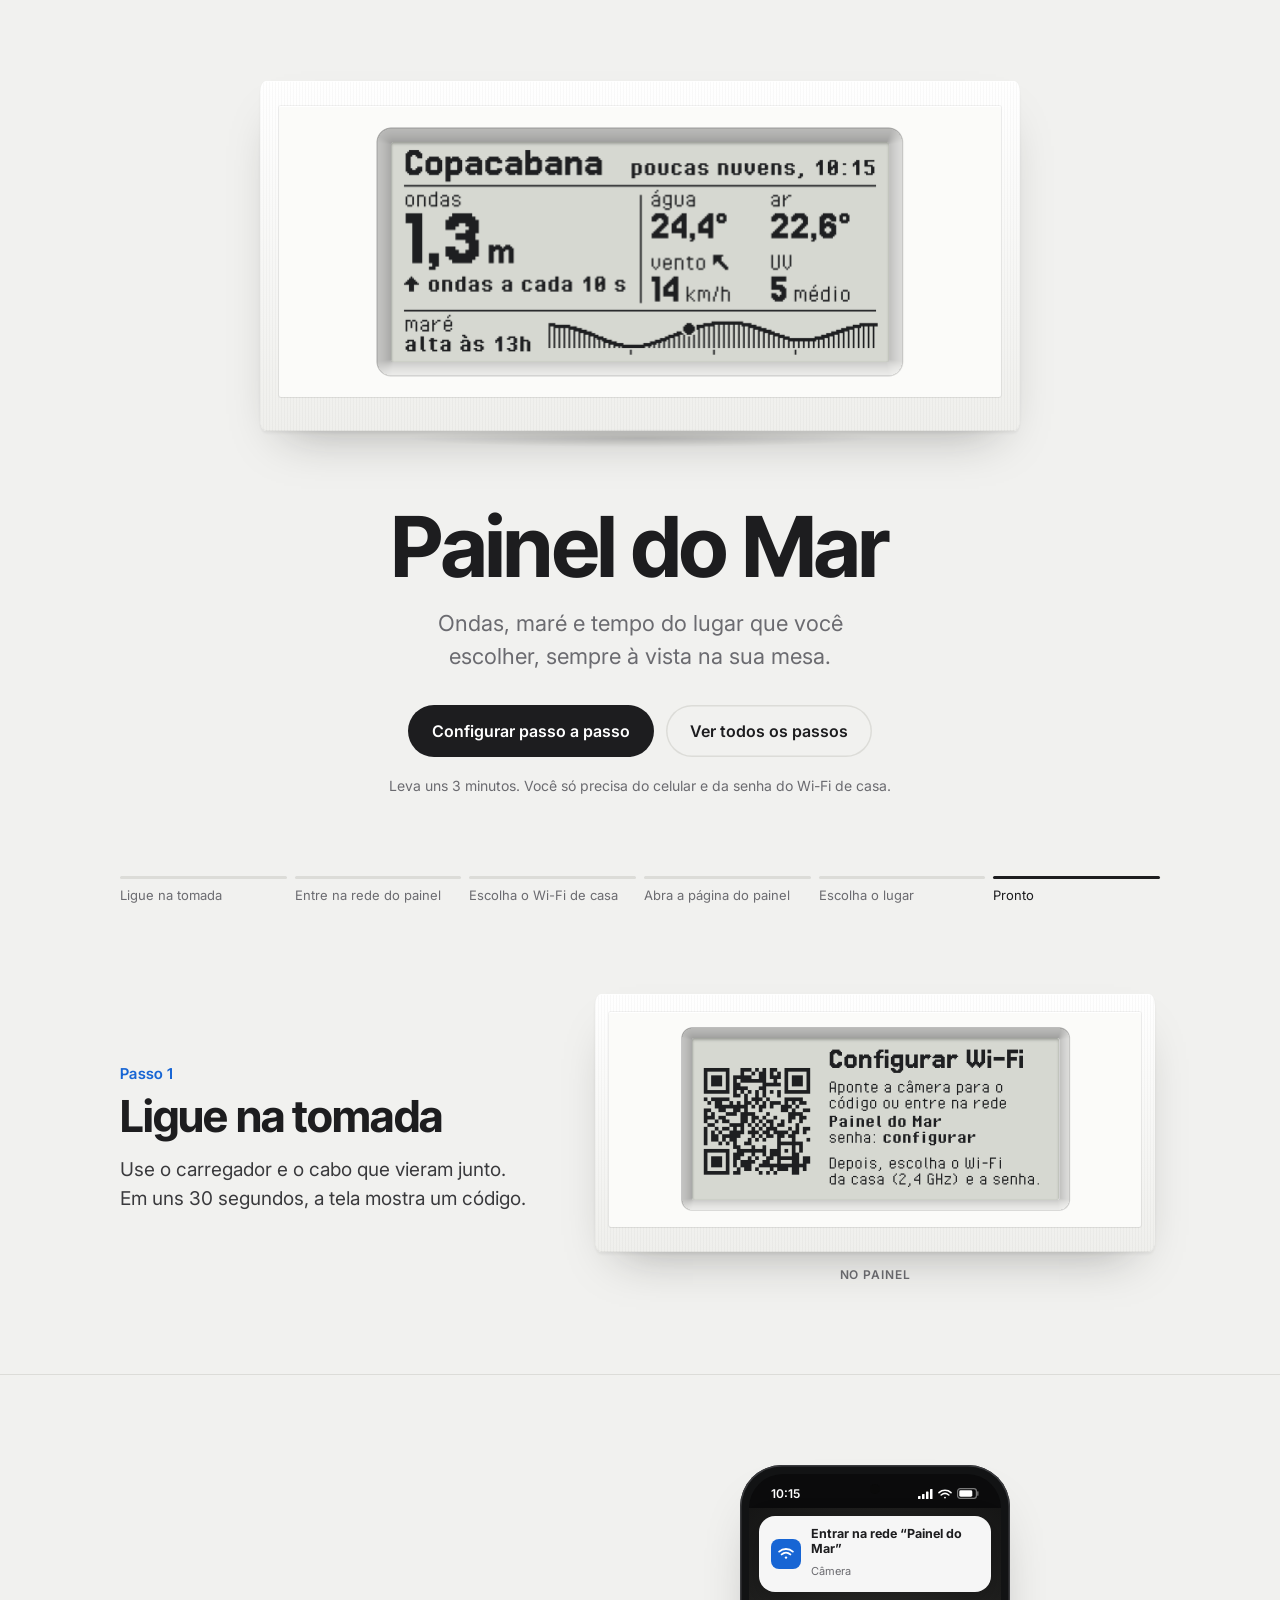
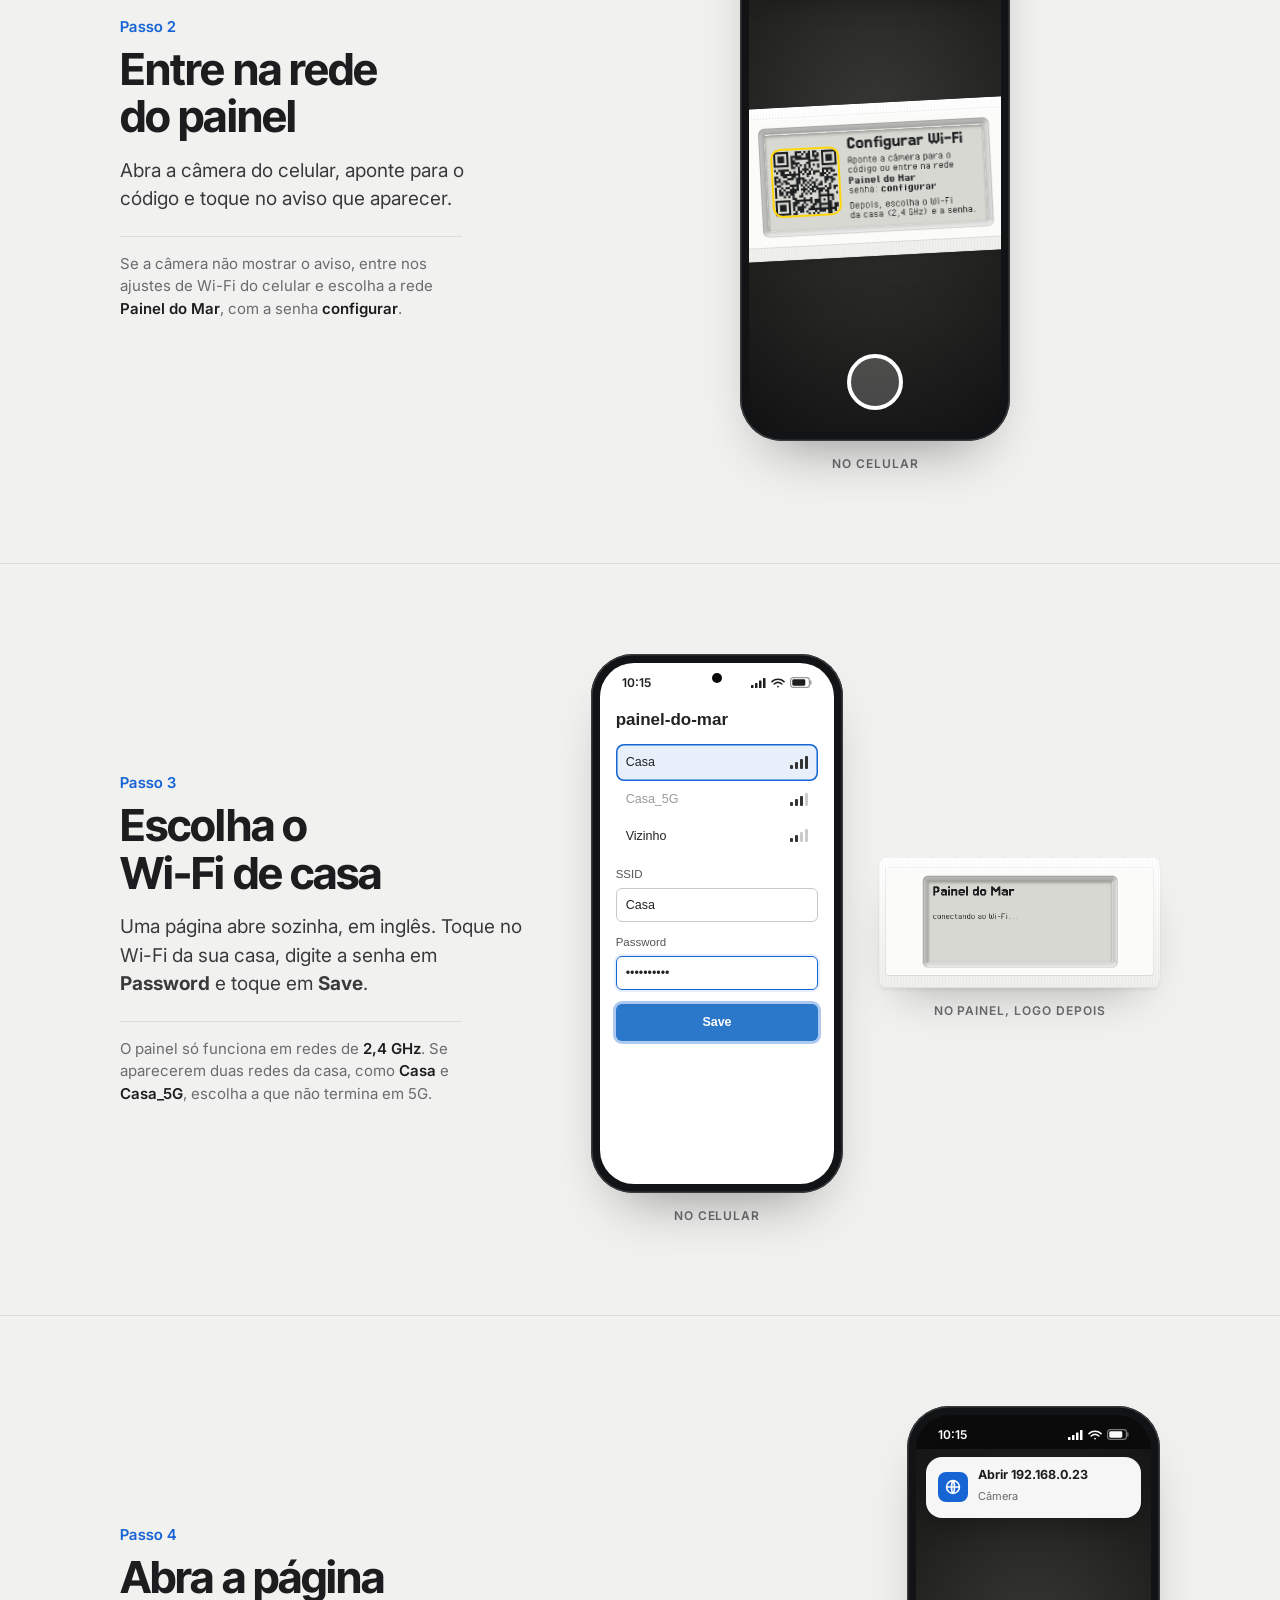
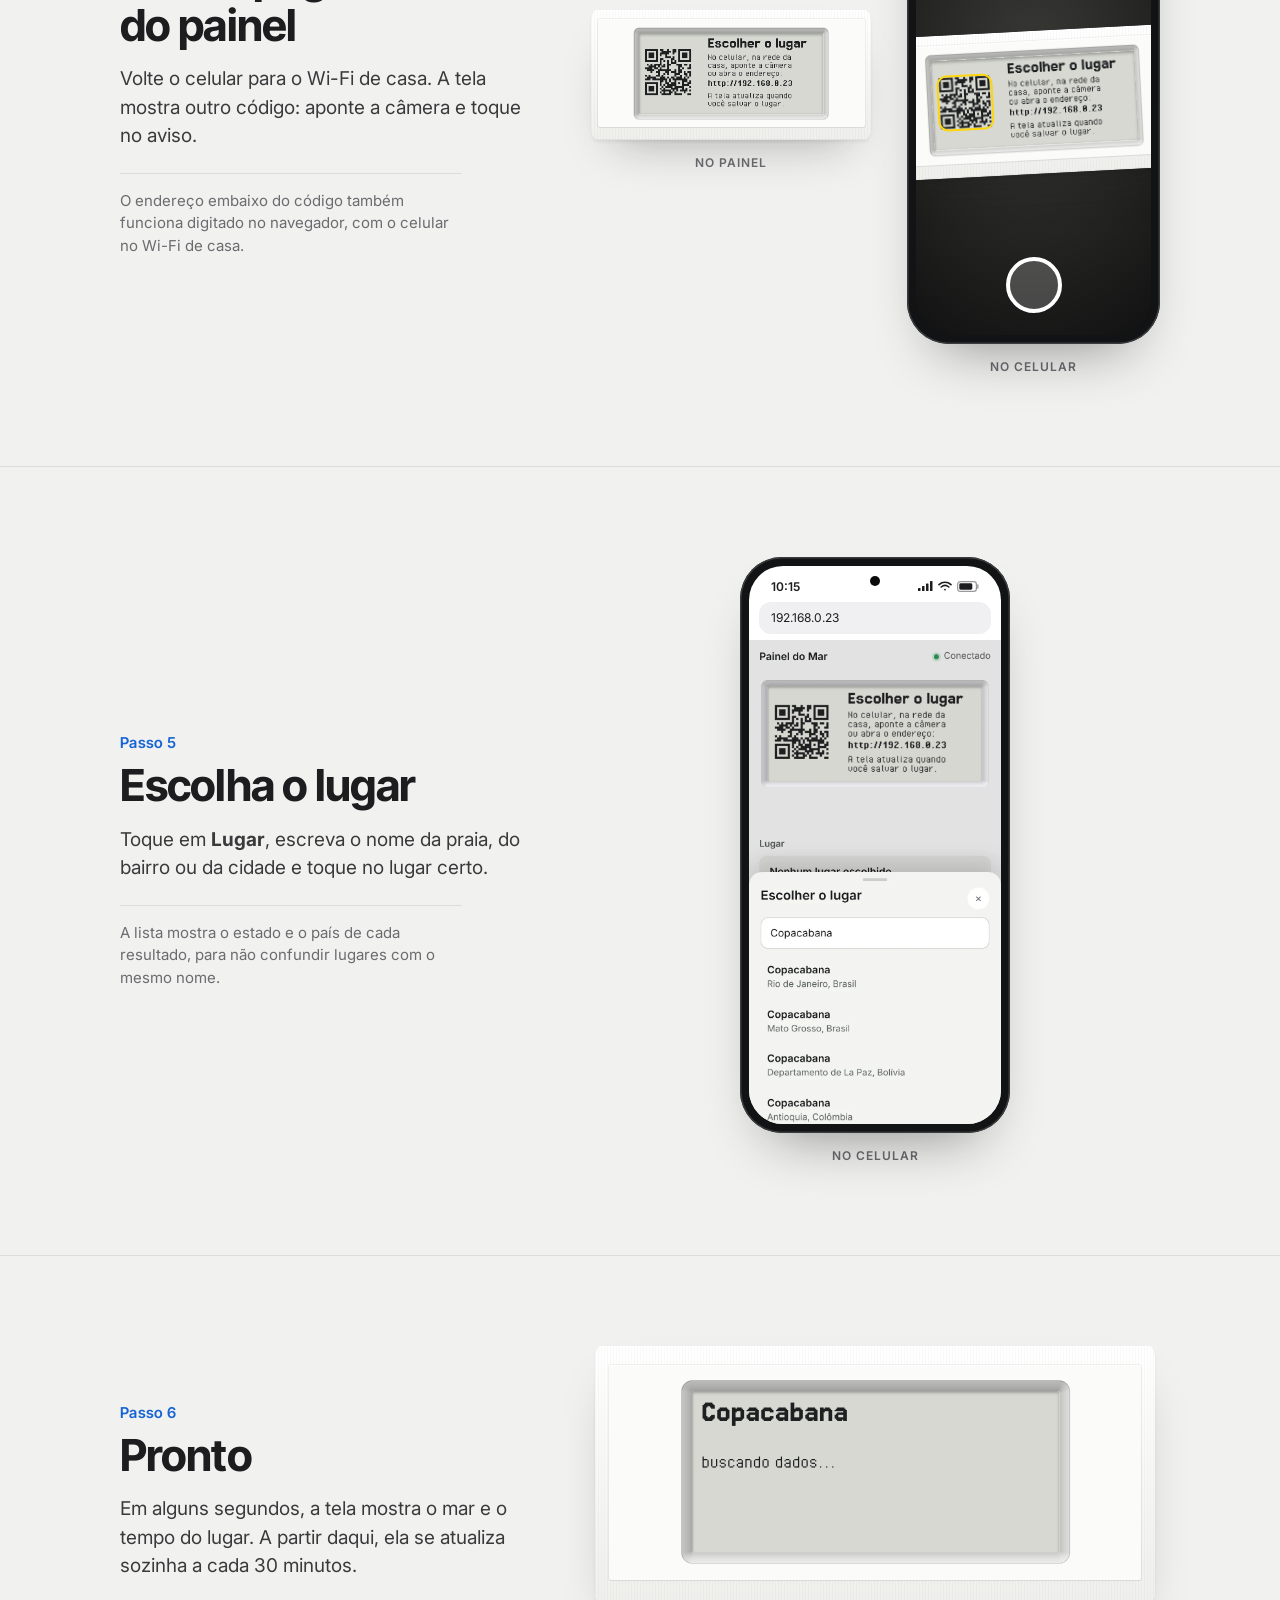
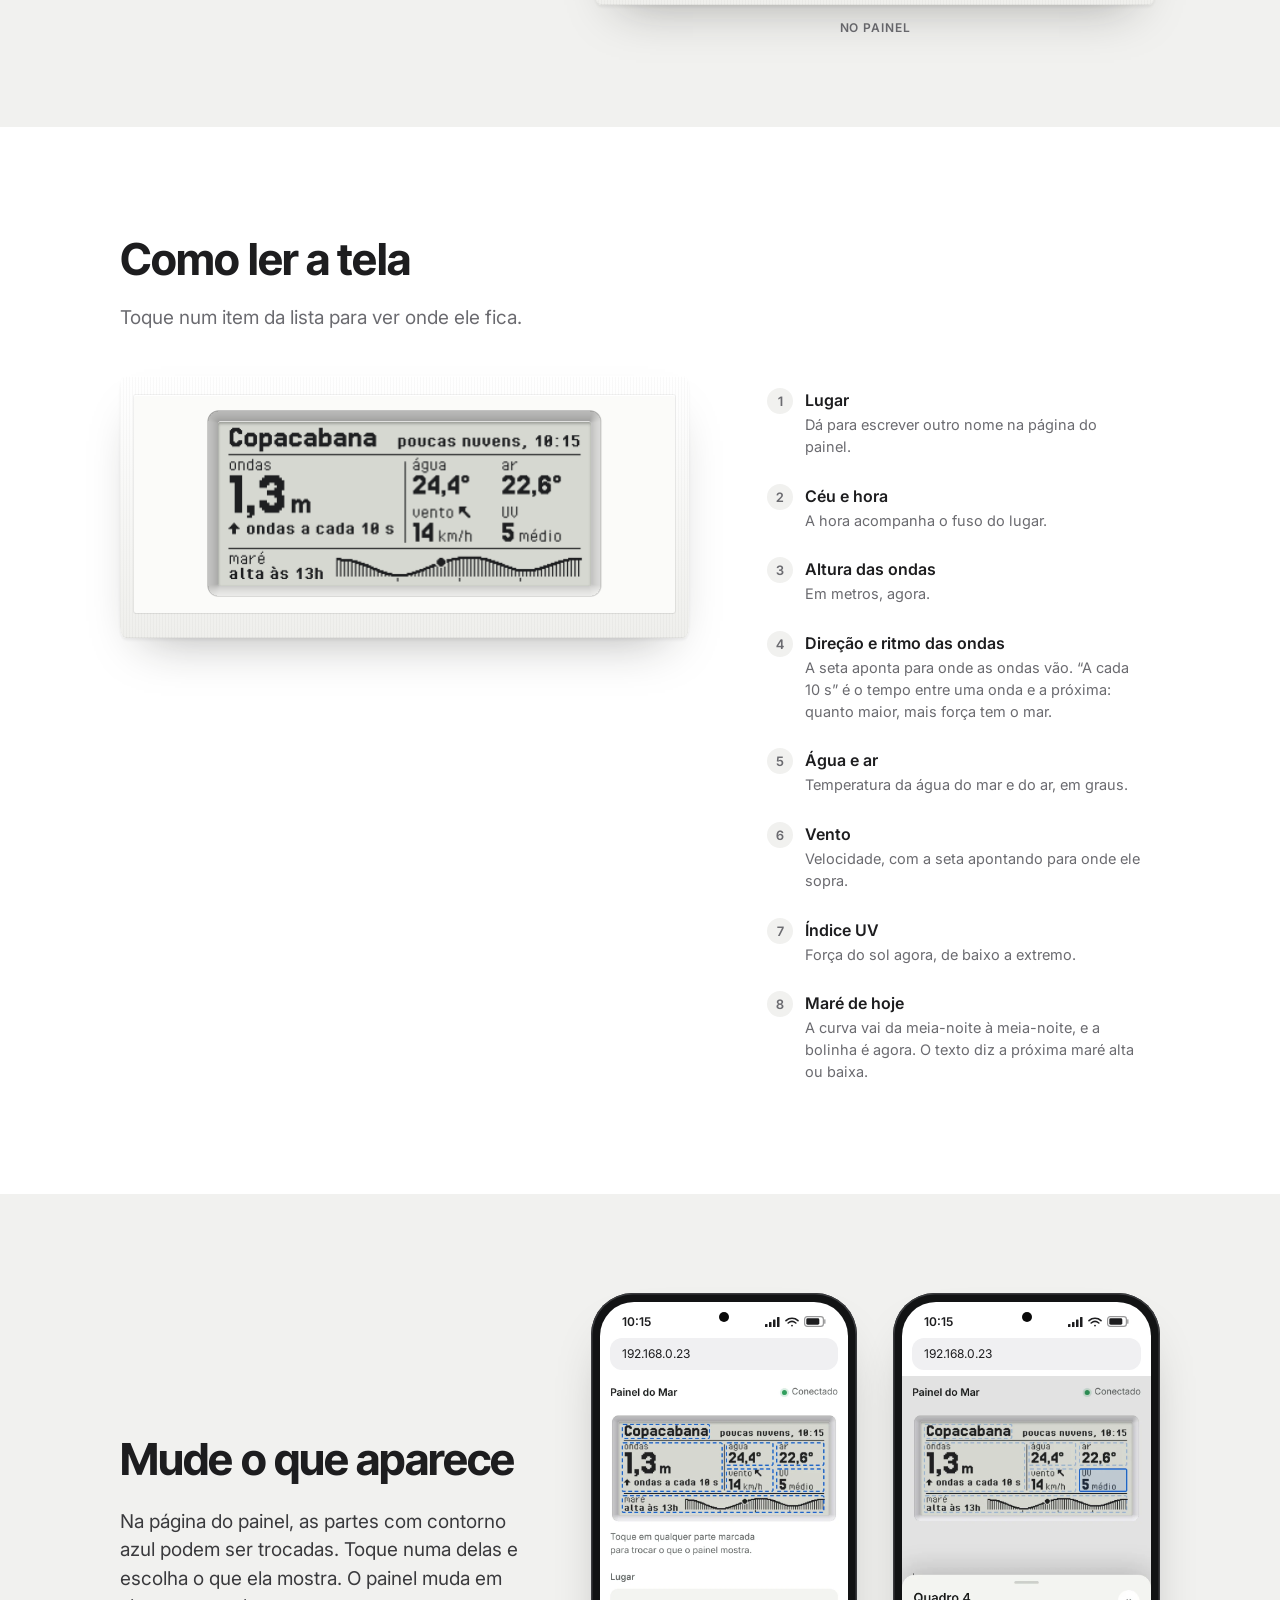
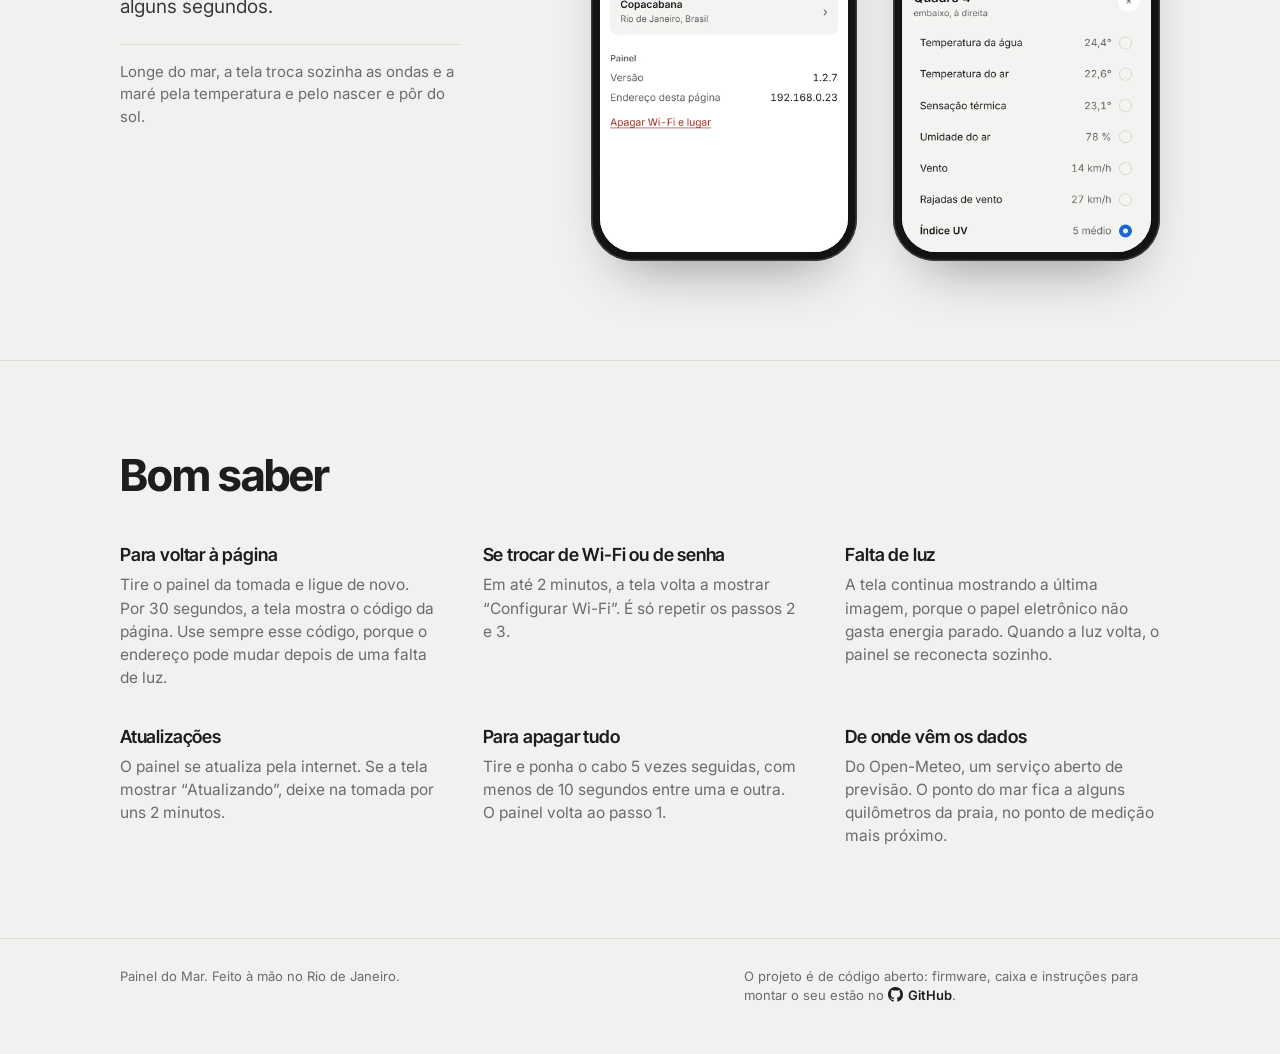
==== commit 5651621f: "Site: rodapé diz que o projeto é de código aberto, com link para o GitHub Co-Authored-By: Claude Opu" ====
--- a/docs/index.html
+++ b/docs/index.html
@@ -41,7 +41,9 @@
   color-scheme: light;
 }
 * { box-sizing: border-box; }
-html { scroll-behavior: smooth; }
+/* nada pode passar da largura da tela: no Chrome do Android, uma sobra de poucos pixels alarga a página
+   e as barras fixas do passo a passo passam a ficar maiores que a tela, com o rodapé cortado */
+html { scroll-behavior: smooth; overflow-x: clip; }
 body {
   margin: 0; background: var(--bg); color: var(--ink); font-family: var(--body);
   font-size: 17px; line-height: 1.5; -webkit-font-smoothing: antialiased;
@@ -203,11 +205,16 @@
 .saber dt { font: 600 18px var(--display); letter-spacing: -.01em; }
 .saber dd { margin: 8px 0 0; color: var(--muted); font-size: 15.5px; max-width: 40ch; }
 footer { padding-block: 28px 48px; border-top: 1px solid var(--line); font-size: 13px; color: var(--muted); }
+footer .wrap { display: flex; flex-wrap: wrap; justify-content: space-between; gap: 8px 24px; }
+footer span:last-child { max-width: 52ch; }
+footer a { color: var(--ink); font-weight: 600; text-decoration: none; white-space: nowrap; }
+footer a svg { vertical-align: -2px; margin-right: 5px; }
+footer a:hover { color: var(--accent); }
 
 /* ---------- modo passo a passo ---------- */
 .topo-passo, .rodape-passo { display: none; }
 body.modo-passo .abertura, body.modo-passo .indice, body.modo-passo .ler, body.modo-passo .mudar, body.modo-passo .saber, body.modo-passo footer { display: none; }
-body.modo-passo .passo { display: none; border-top: 0; min-height: 100dvh; padding-block: calc(76px + env(safe-area-inset-top, 0px)) calc(110px + env(safe-area-inset-bottom, 0px)); align-content: center; }
+body.modo-passo .passo { display: none; overflow-x: clip; border-top: 0; min-height: 100dvh; padding-block: calc(76px + env(safe-area-inset-top, 0px)) calc(110px + env(safe-area-inset-bottom, 0px)); align-content: center; }
 body.modo-passo .passo.ativo { display: grid; }
 @media (prefers-reduced-motion: no-preference) {
   body.modo-passo .passo.ativo .grade { animation: entrar .5s var(--ease) both; }
@@ -464,7 +471,10 @@
     </div>
   </section>
 
-  <footer><div class="wrap">Painel do Mar. Feito à mão no Rio de Janeiro.</div></footer>
+  <footer><div class="wrap">
+    <span>Painel do Mar. Feito à mão no Rio de Janeiro.</span>
+    <span>O projeto é de código aberto: firmware, caixa e instruções para montar o seu estão no <a href="https://github.com/jpfaraco/painel-do-mar"><svg width="15" height="15" viewBox="0 0 16 16" aria-hidden="true"><path fill="currentColor" d="M8 0C3.58 0 0 3.58 0 8c0 3.54 2.29 6.53 5.47 7.59.4.07.55-.17.55-.38 0-.19-.01-.82-.01-1.49-2.01.37-2.53-.49-2.69-.94-.09-.23-.48-.94-.82-1.13-.28-.15-.68-.52-.01-.53.63-.01 1.08.58 1.23.82.72 1.21 1.87.87 2.33.66.07-.52.28-.87.51-1.07-1.78-.2-3.64-.89-3.64-3.95 0-.87.31-1.59.82-2.15-.08-.2-.36-1.02.08-2.12 0 0 .67-.21 2.2.82.64-.18 1.32-.27 2-.27.68 0 1.36.09 2 .27 1.53-1.04 2.2-.82 2.2-.82.44 1.1.16 1.92.08 2.12.51.56.82 1.27.82 2.15 0 3.07-1.87 3.75-3.65 3.95.29.25.54.73.54 1.48 0 1.07-.01 1.93-.01 2.2 0 .21.15.46.55.38A8.013 8.013 0 0016 8c0-4.42-3.58-8-8-8z"/></svg>GitHub</a>.</span>
+  </div></footer>
 </main>
 
 <script>
@@ -665,7 +675,8 @@
     var z = b.getAttribute("data-z").split(",").map(Number), p = bits.dados, x0 = 999, y0 = 999, x1 = -1, y1 = -1;
     for (var yy = z[1]; yy <= z[3]; yy++) for (var xx = z[0]; xx <= z[2]; xx++) if (p[yy * W + xx]) { x0 = Math.min(x0, xx); y0 = Math.min(y0, yy); x1 = Math.max(x1, xx); y1 = Math.max(y1, yy); }
     var r = [x0 - 3, y0 - 3, x1 - x0 + 7, y1 - y0 + 7];
-    var vd = painelLer.querySelector(".vidro"), base = painelLer.getBoundingClientRect(), v = vd.getBoundingClientRect();
+    /* a caixa é posicionada em relação ao .alvo, que no celular tem 8 px de respiro em cima */
+    var vd = painelLer.querySelector(".vidro"), base = realce.offsetParent.getBoundingClientRect(), v = vd.getBoundingClientRect();
     var pad = parseFloat(getComputedStyle(vd).paddingLeft), padT = parseFloat(getComputedStyle(vd).paddingTop);
     var s = (v.width - 2 * pad) / W;
     realce.style.left = v.left - base.left + pad + r[0] * s + "px";
@@ -706,16 +717,27 @@
     document.getElementById("contador").textContent = atual + " de " + total;
     document.getElementById("voltar").disabled = atual === 1;
     document.getElementById("seguir").textContent = atual === total ? "Concluir" : "Próximo";
-    window.scrollTo(0, 0);
+    pular(0);
+  }
+  /* salto sem animação: o html tem scroll-behavior smooth, e no Safari do iPhone uma rolagem suave
+     que começa logo depois de a página mudar de tamanho é cancelada e a página fica no topo */
+  function pular(y) {
+    var raiz = document.documentElement;
+    raiz.style.scrollBehavior = "auto";
+    window.scrollTo(0, y);
+    raiz.style.scrollBehavior = "";
   }
   function entrar() { document.body.classList.add("modo-passo"); mostrar(1); }
   function sair(destino) {
     document.body.classList.remove("modo-passo");
     passosEl.forEach(function (s) { s.classList.remove("ativo"); });
     var alvo = document.getElementById(destino || "passo-1");
+    function irAoAlvo() { pular(alvo.getBoundingClientRect().top + window.scrollY); }
     requestAnimationFrame(function () {
       paineis.forEach(medir);
-      alvo.scrollIntoView({ behavior: "auto" });
+      irAoAlvo();
+      // confere de novo depois que a página termina de se montar, caso algo acima tenha mudado de altura
+      setTimeout(function () { if (Math.abs(alvo.getBoundingClientRect().top) > 2) irAoAlvo(); }, 150);
     });
   }
   document.getElementById("comecar").addEventListener("click", entrar);
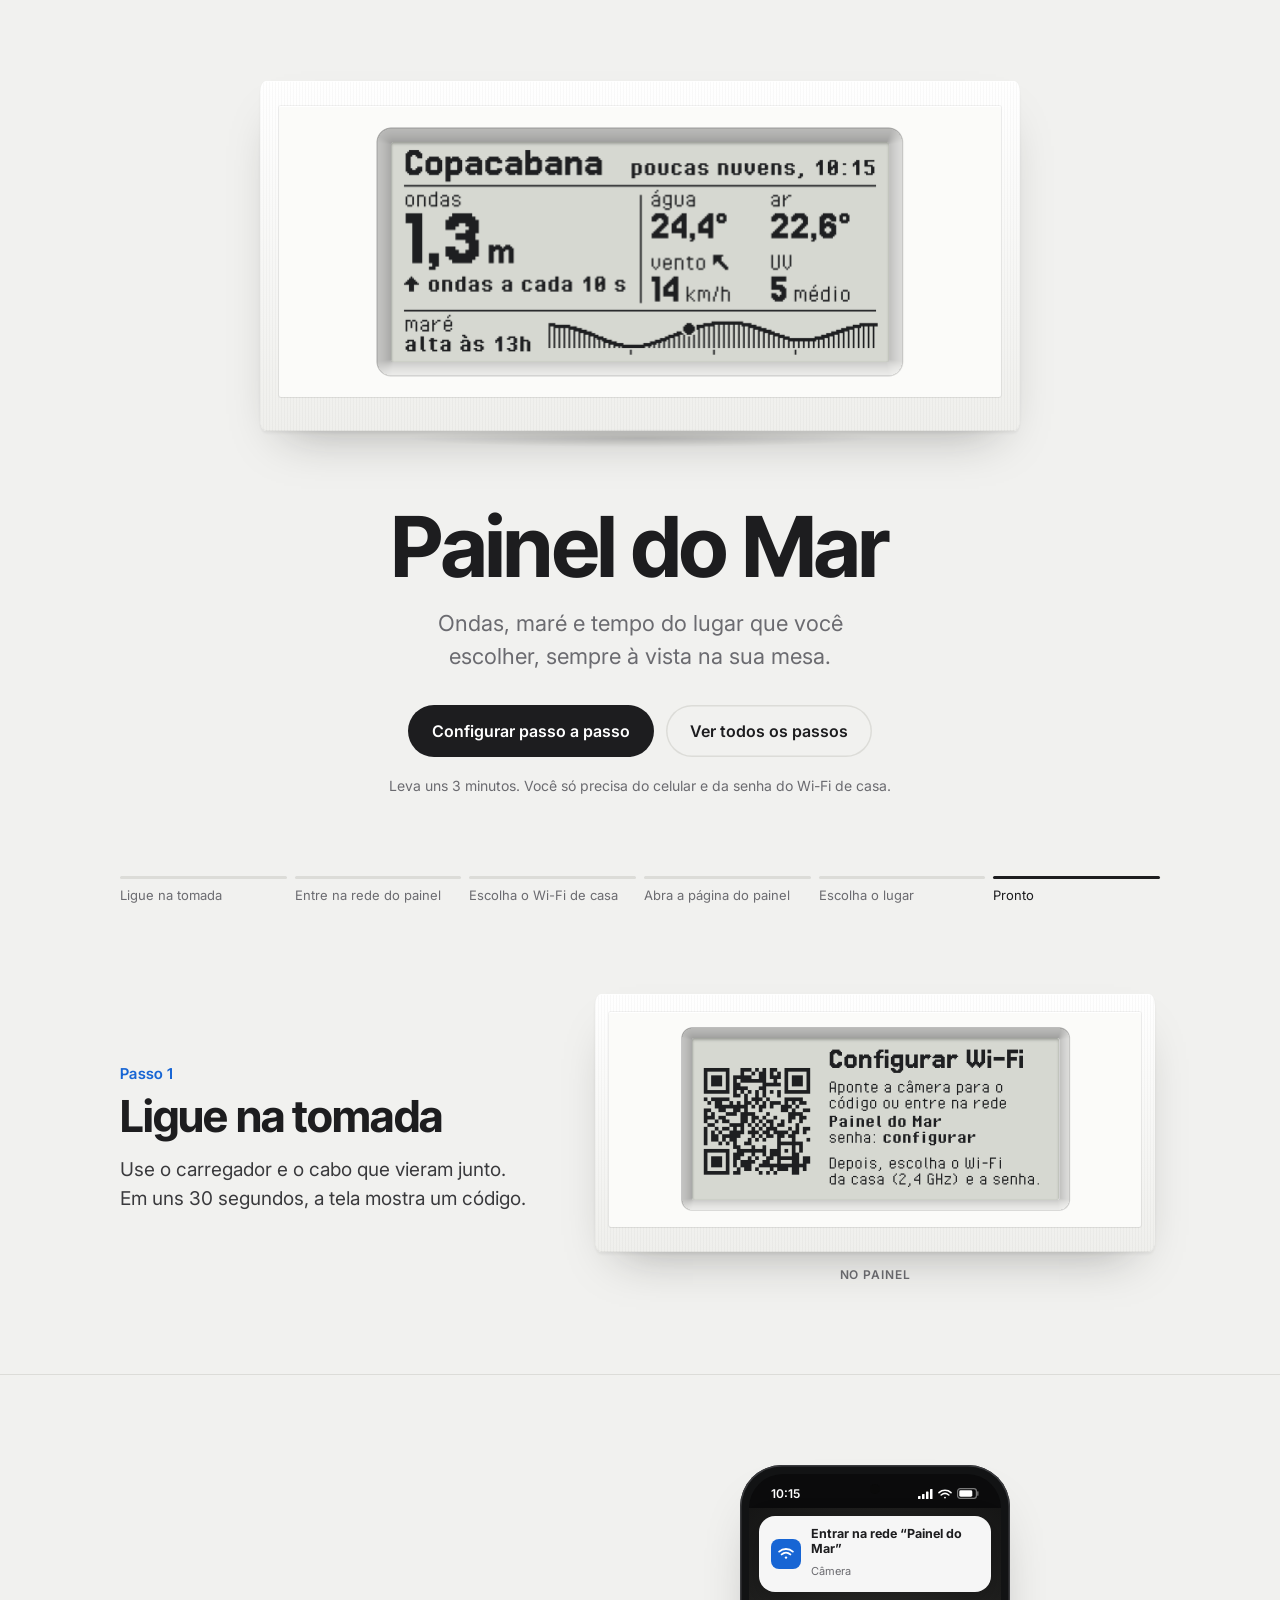
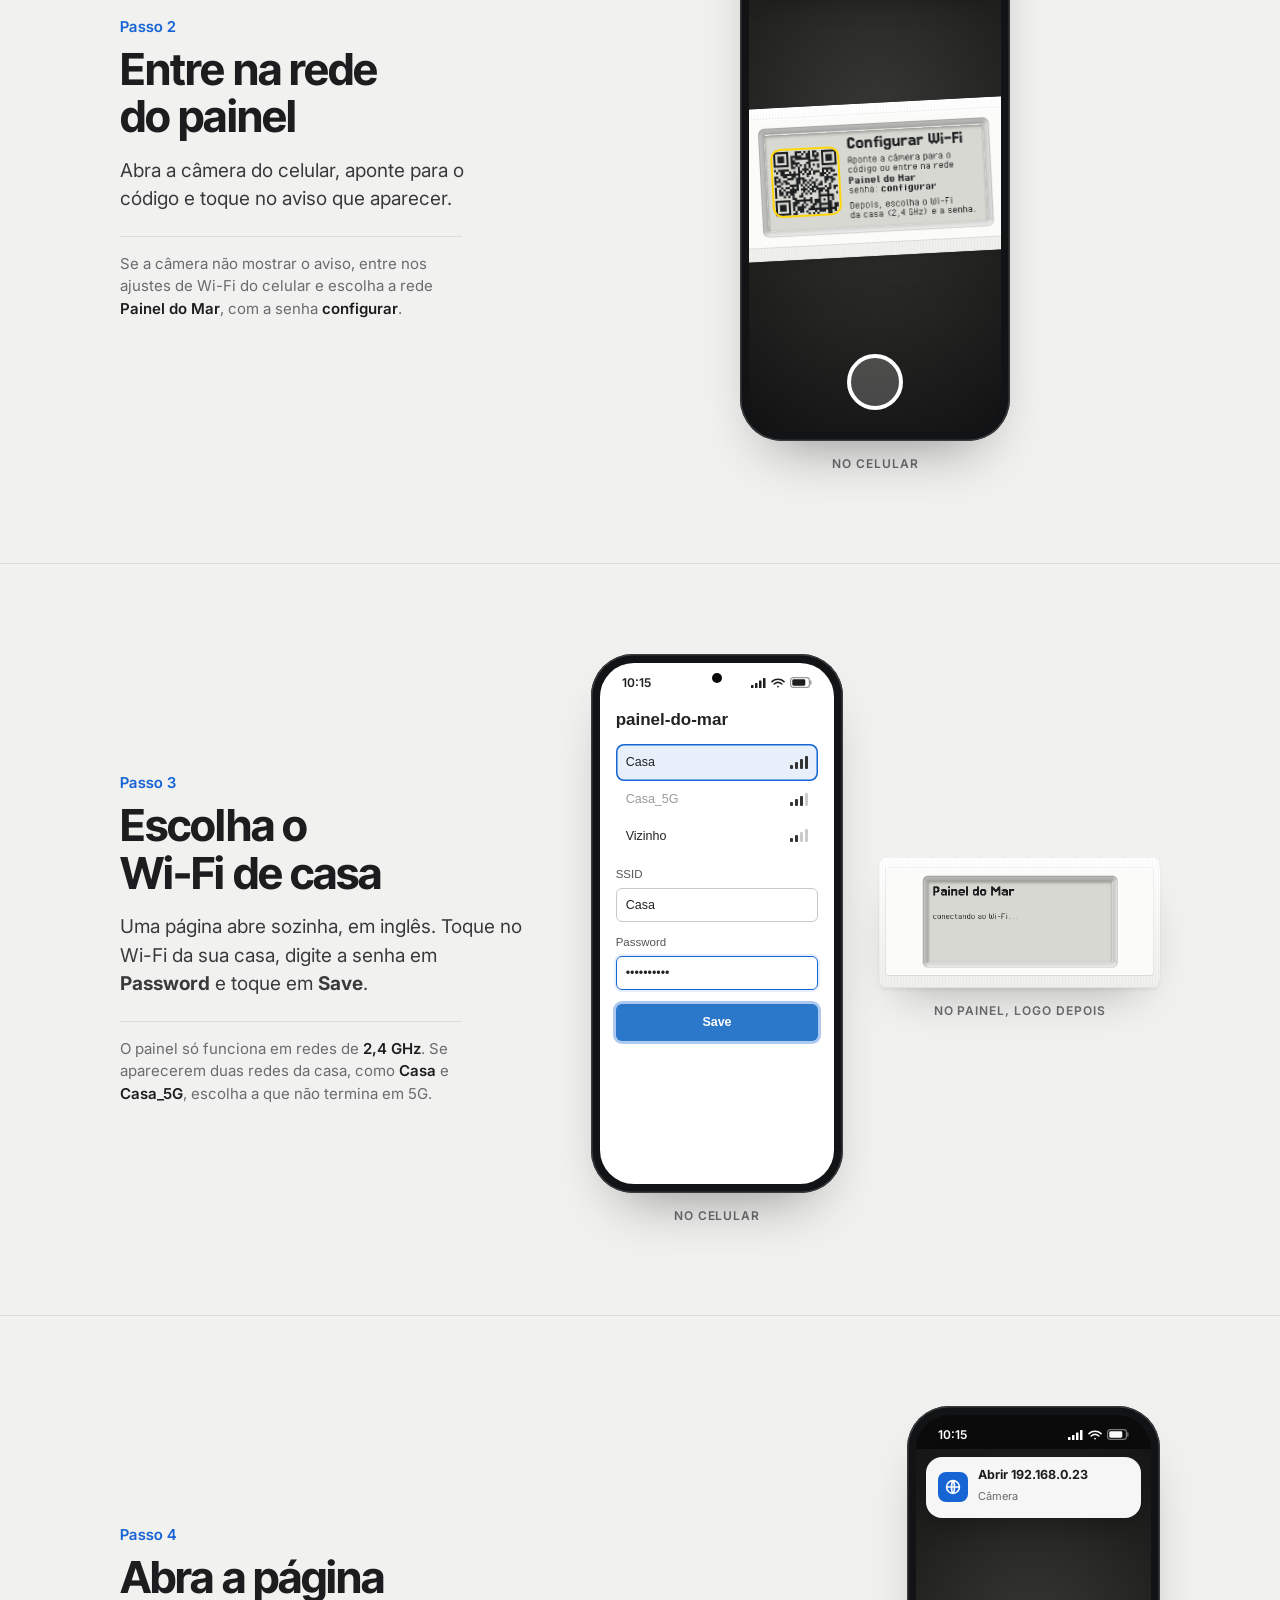
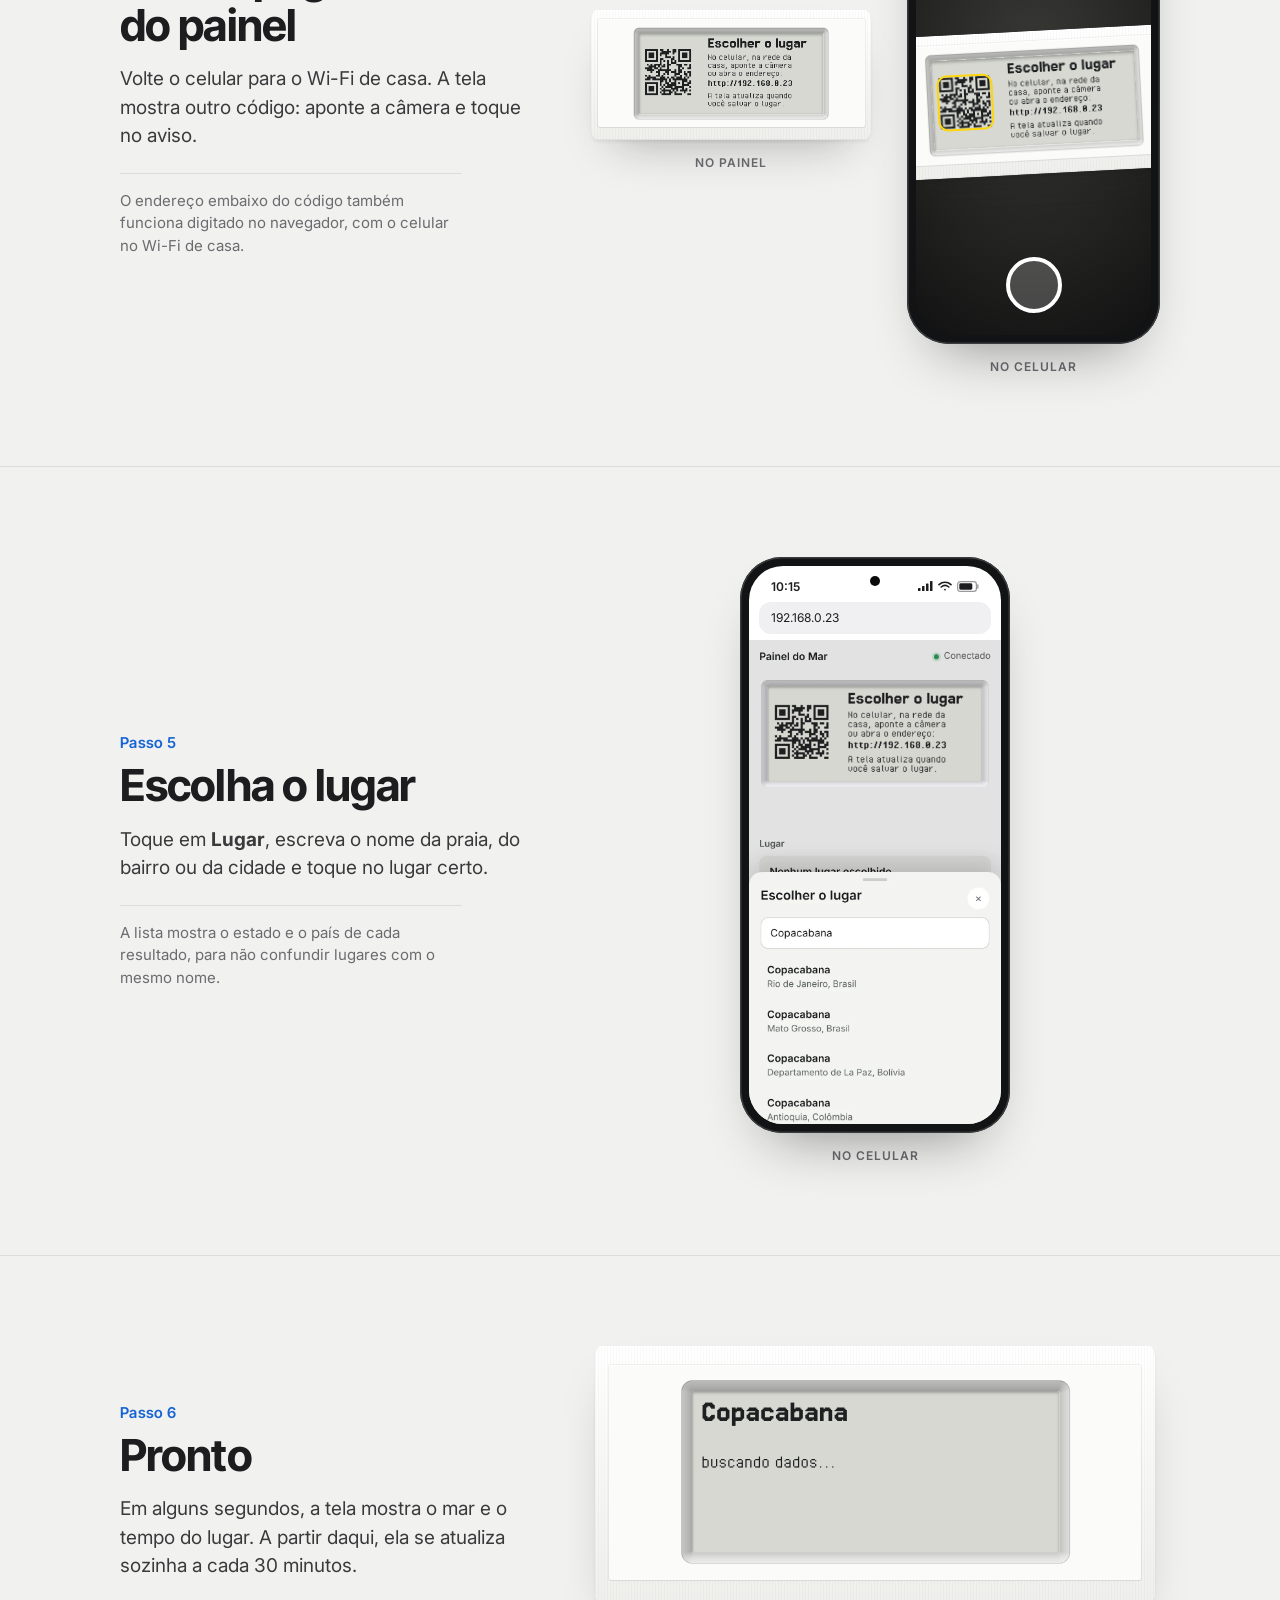
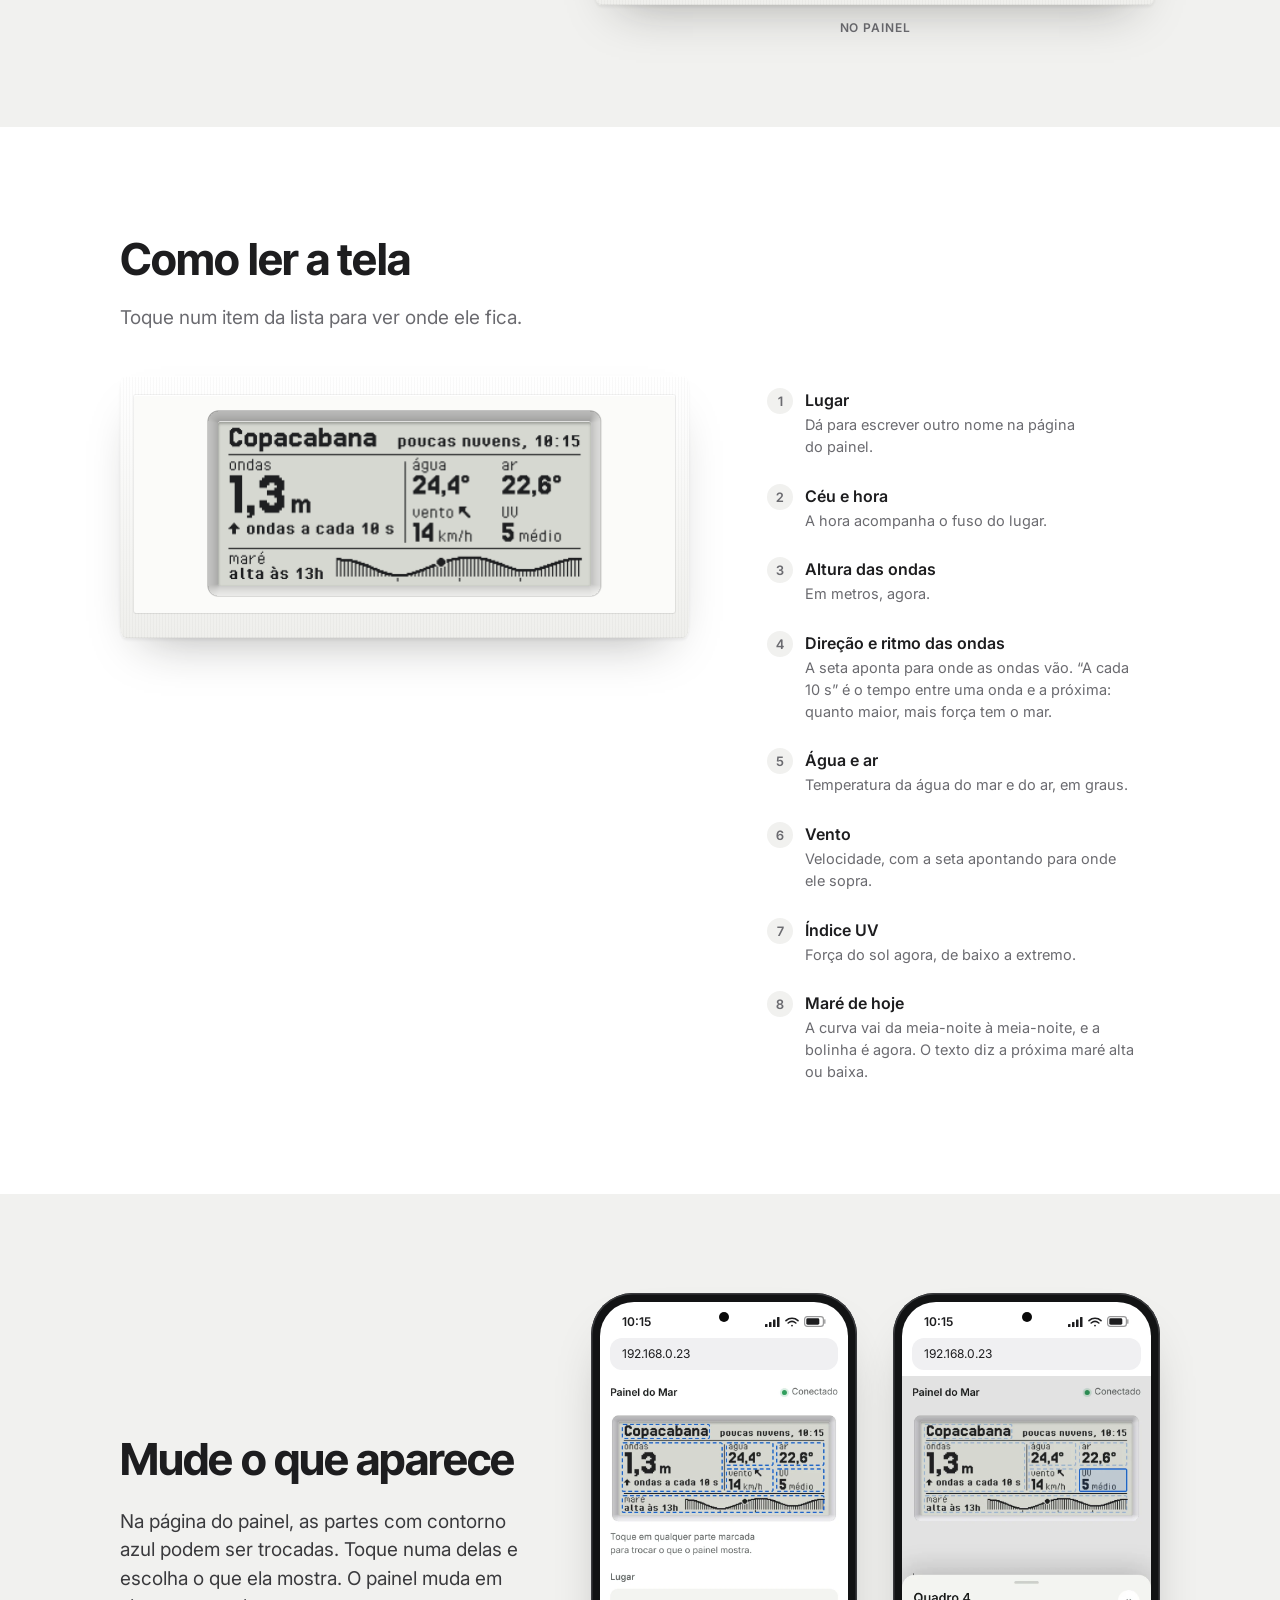
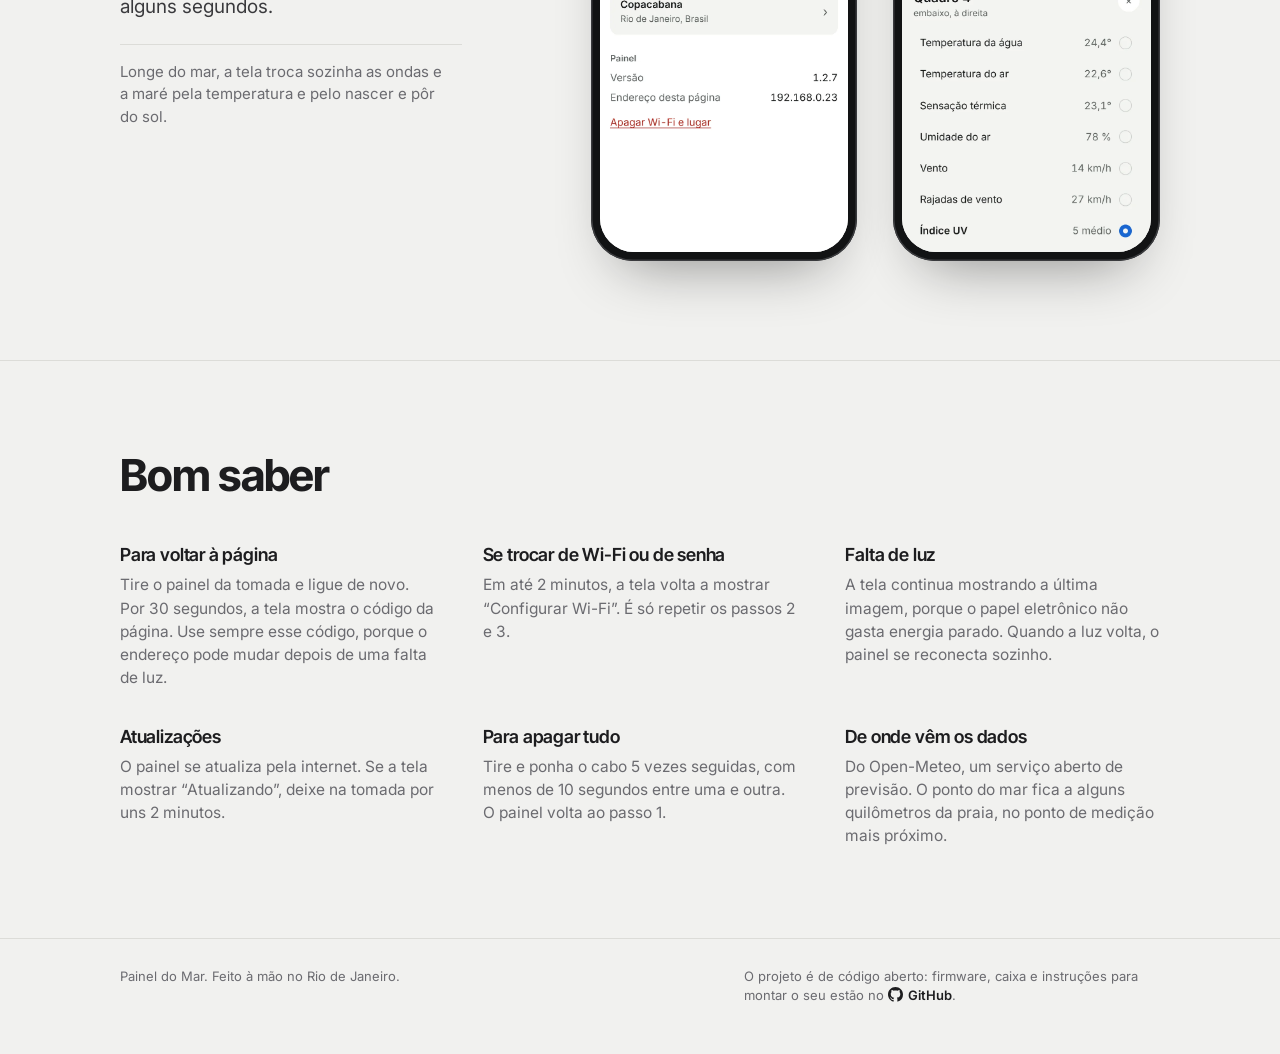
==== commit 90203931: "Site: sem palavra sozinha na última linha do subtítulo Co-Authored-By: Claude Opus 5.5 <noreply@anth" ====
--- a/docs/index.html
+++ b/docs/index.html
@@ -51,6 +51,7 @@
 body::before { content: ""; position: fixed; inset: 0 0 auto; height: env(safe-area-inset-top, 0px); z-index: 30; background: var(--bg); }
 .wrap { max-width: 1080px; margin: 0 auto; padding-left: max(20px, env(safe-area-inset-left, 0px)); padding-right: max(20px, env(safe-area-inset-right, 0px)); }
 h1, h2, h3 { font-family: var(--display); margin: 0; text-wrap: balance; letter-spacing: -.02em; }
+p, li { text-wrap: pretty; }
 p { margin: 0; }
 button { font: inherit; }
 :focus-visible { outline: 3px solid var(--accent); outline-offset: 3px; border-radius: 6px; }
@@ -59,7 +60,7 @@
 .abertura { padding-block: clamp(40px, 9vh, 96px) clamp(48px, 8vh, 88px); text-align: center; overflow: hidden; }
 .abertura .palco { max-width: 760px; margin: 0 auto; }
 .abertura h1 { font-size: clamp(44px, 8vw, 84px); font-weight: 700; line-height: 1; margin-top: clamp(36px, 6vh, 64px); }
-.abertura .sub { font-size: clamp(18px, 2.2vw, 22px); color: var(--muted); max-width: 30ch; margin: 18px auto 0; }
+.abertura .sub { font-size: clamp(18px, 2.2vw, 22px); color: var(--muted); max-width: 30ch; text-wrap: balance; margin: 18px auto 0; }
 .acoes { display: flex; flex-wrap: wrap; gap: 12px; justify-content: center; margin-top: 32px; }
 .btn { border: 0; border-radius: 999px; padding: 14px 24px; font-weight: 600; font-size: 16px; cursor: pointer; text-decoration: none; display: inline-flex; align-items: center; gap: 8px; transition: transform .2s var(--ease), background .2s; }
 .btn:active { transform: scale(.97); }
@@ -240,7 +241,7 @@
         <div class="sombra-chao" aria-hidden="true"></div>
       </div>
       <h1>Painel do Mar</h1>
-      <p class="sub">Ondas, maré e tempo do lugar que você escolher, sempre à vista na sua mesa.</p>
+      <p class="sub">Ondas, maré e tempo do lugar que você escolher, sempre à vista na sua&nbsp;mesa.</p>
       <div class="acoes">
         <button class="btn btn-forte" type="button" id="comecar">Configurar passo a passo</button>
         <a class="btn btn-leve" href="#passo-1">Ver todos os passos</a>
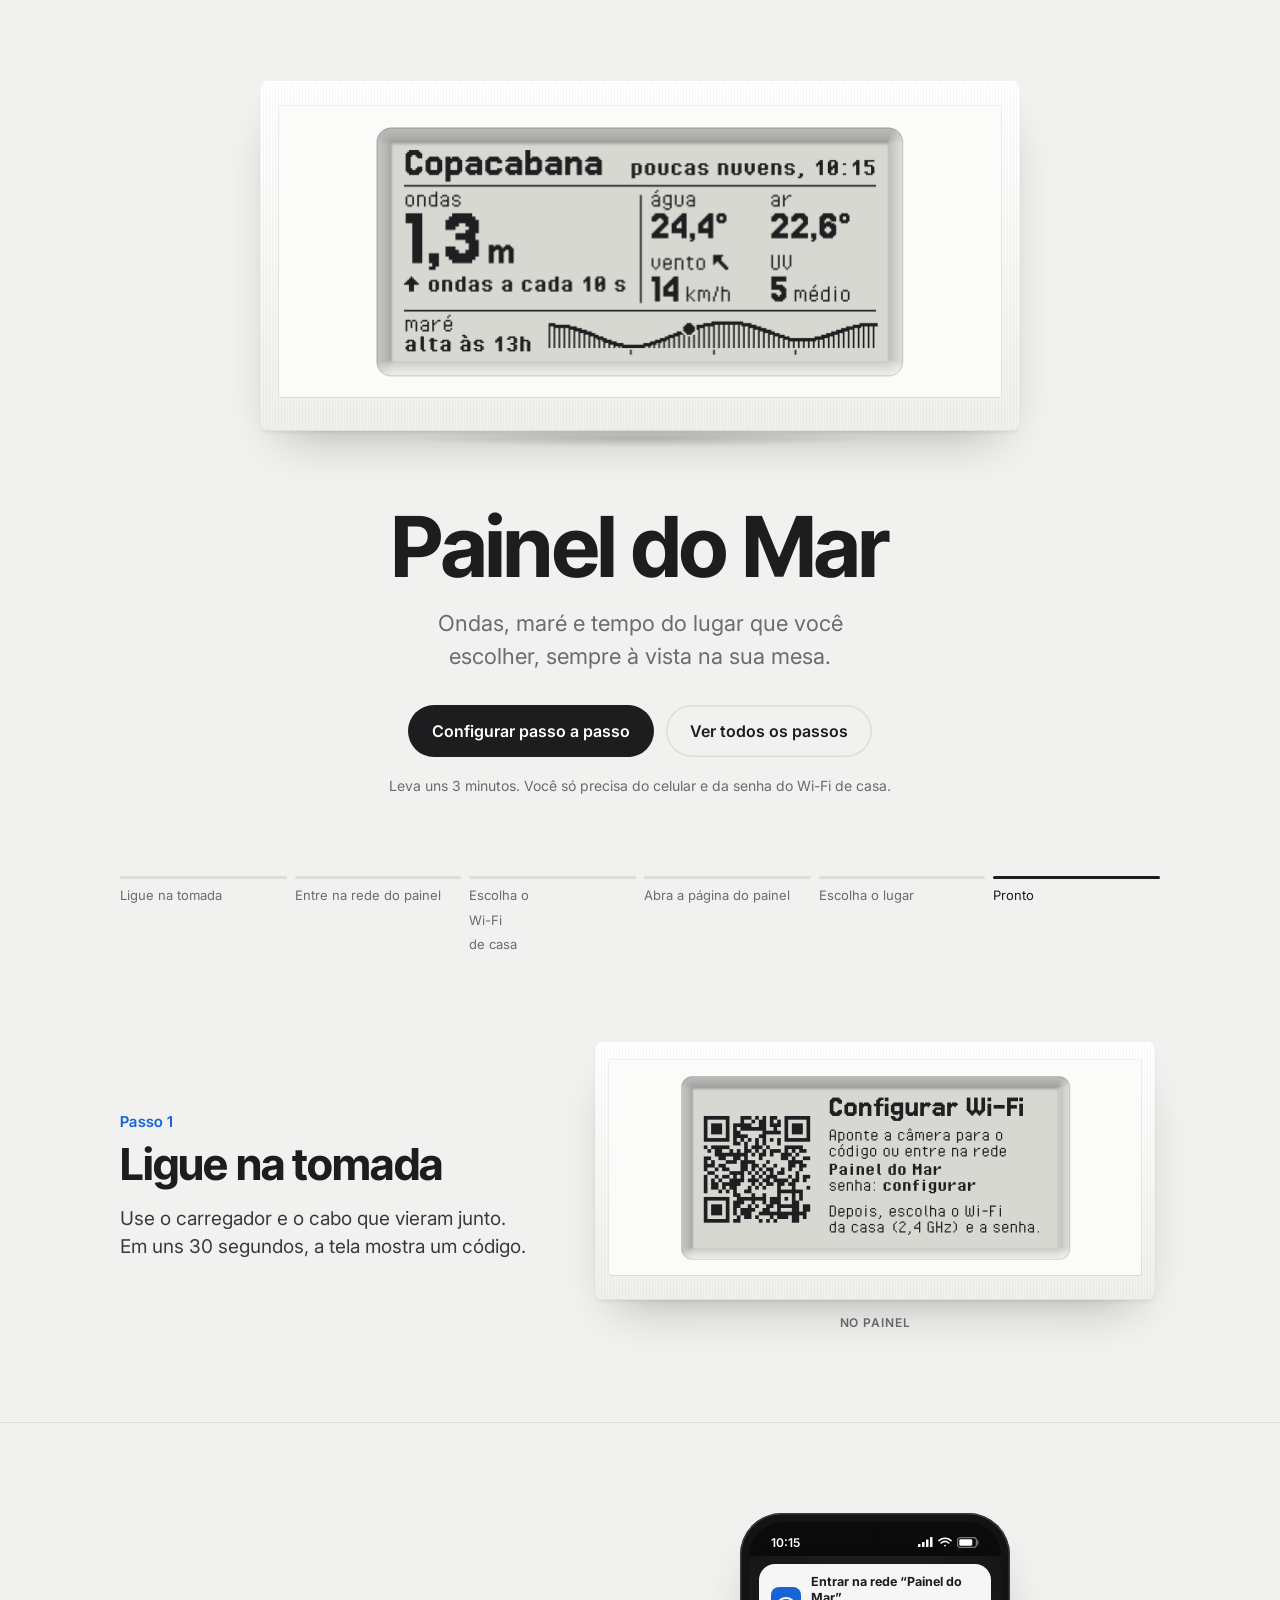
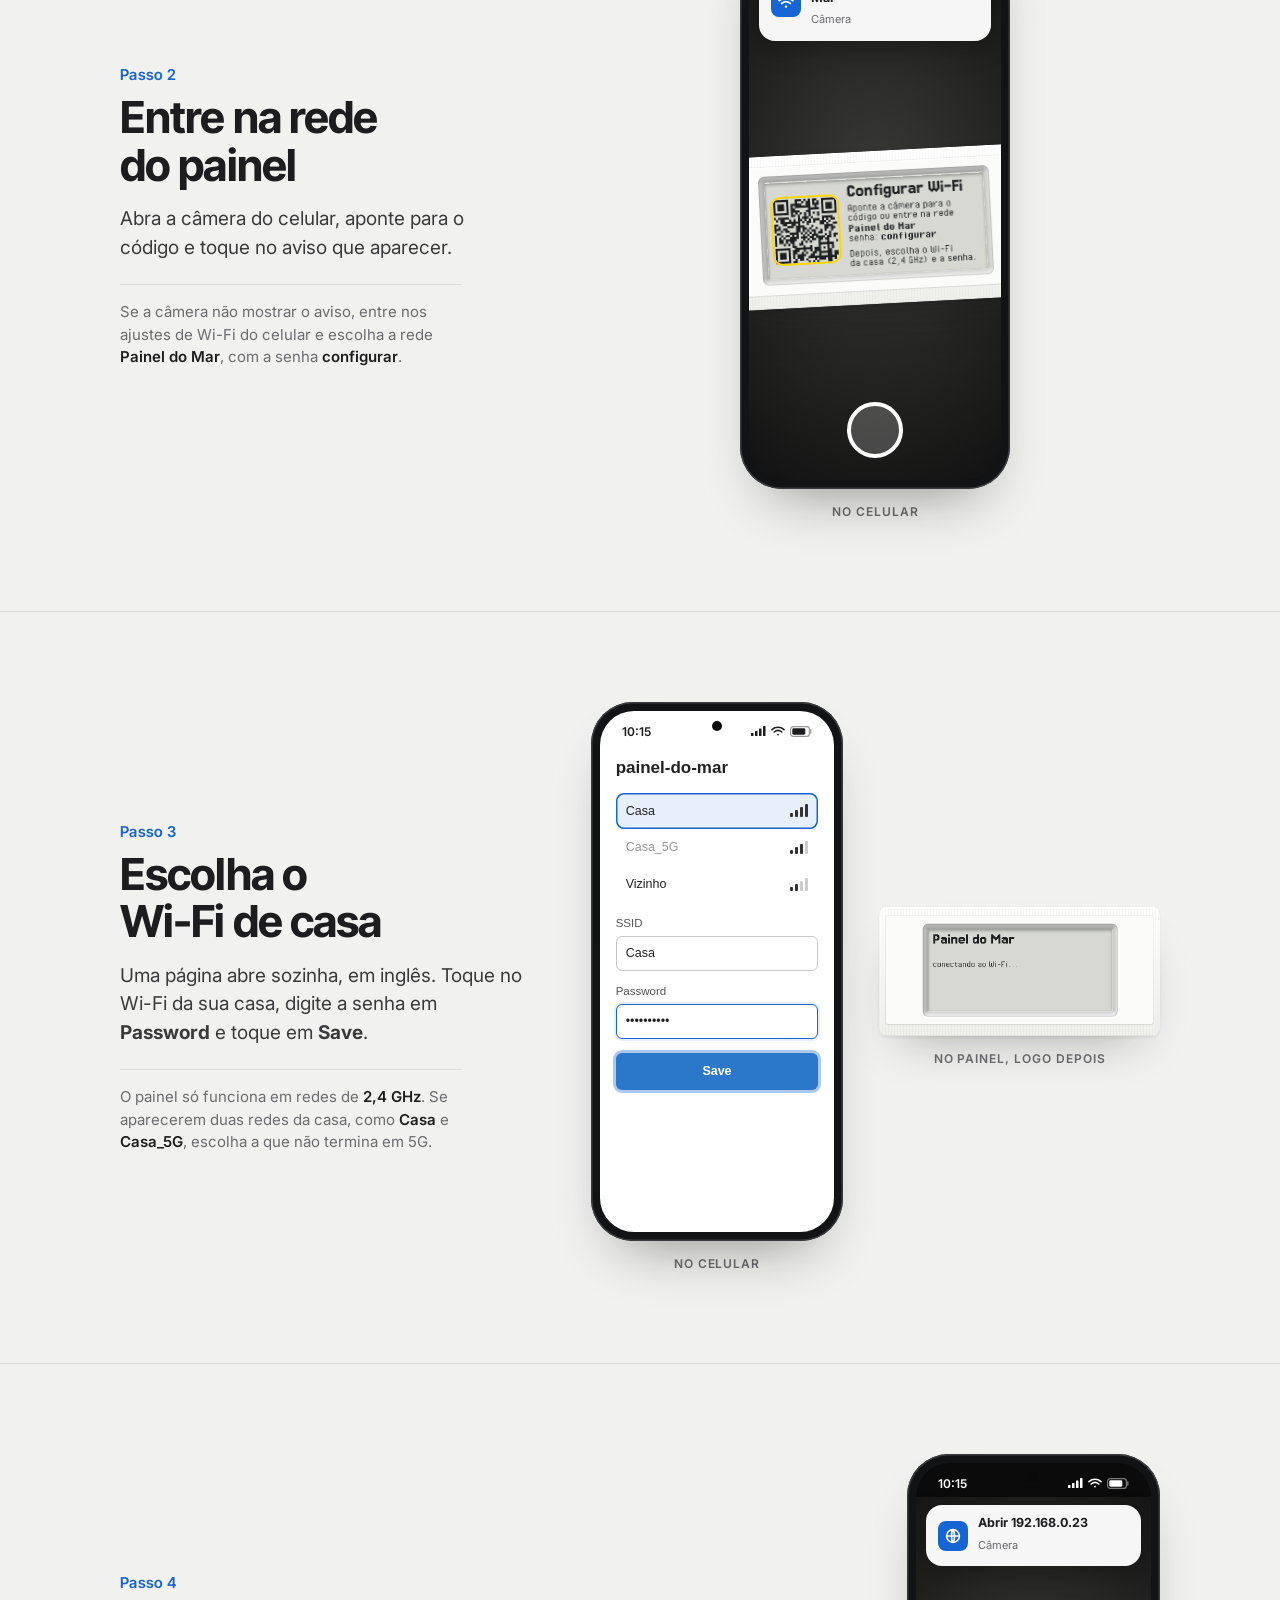
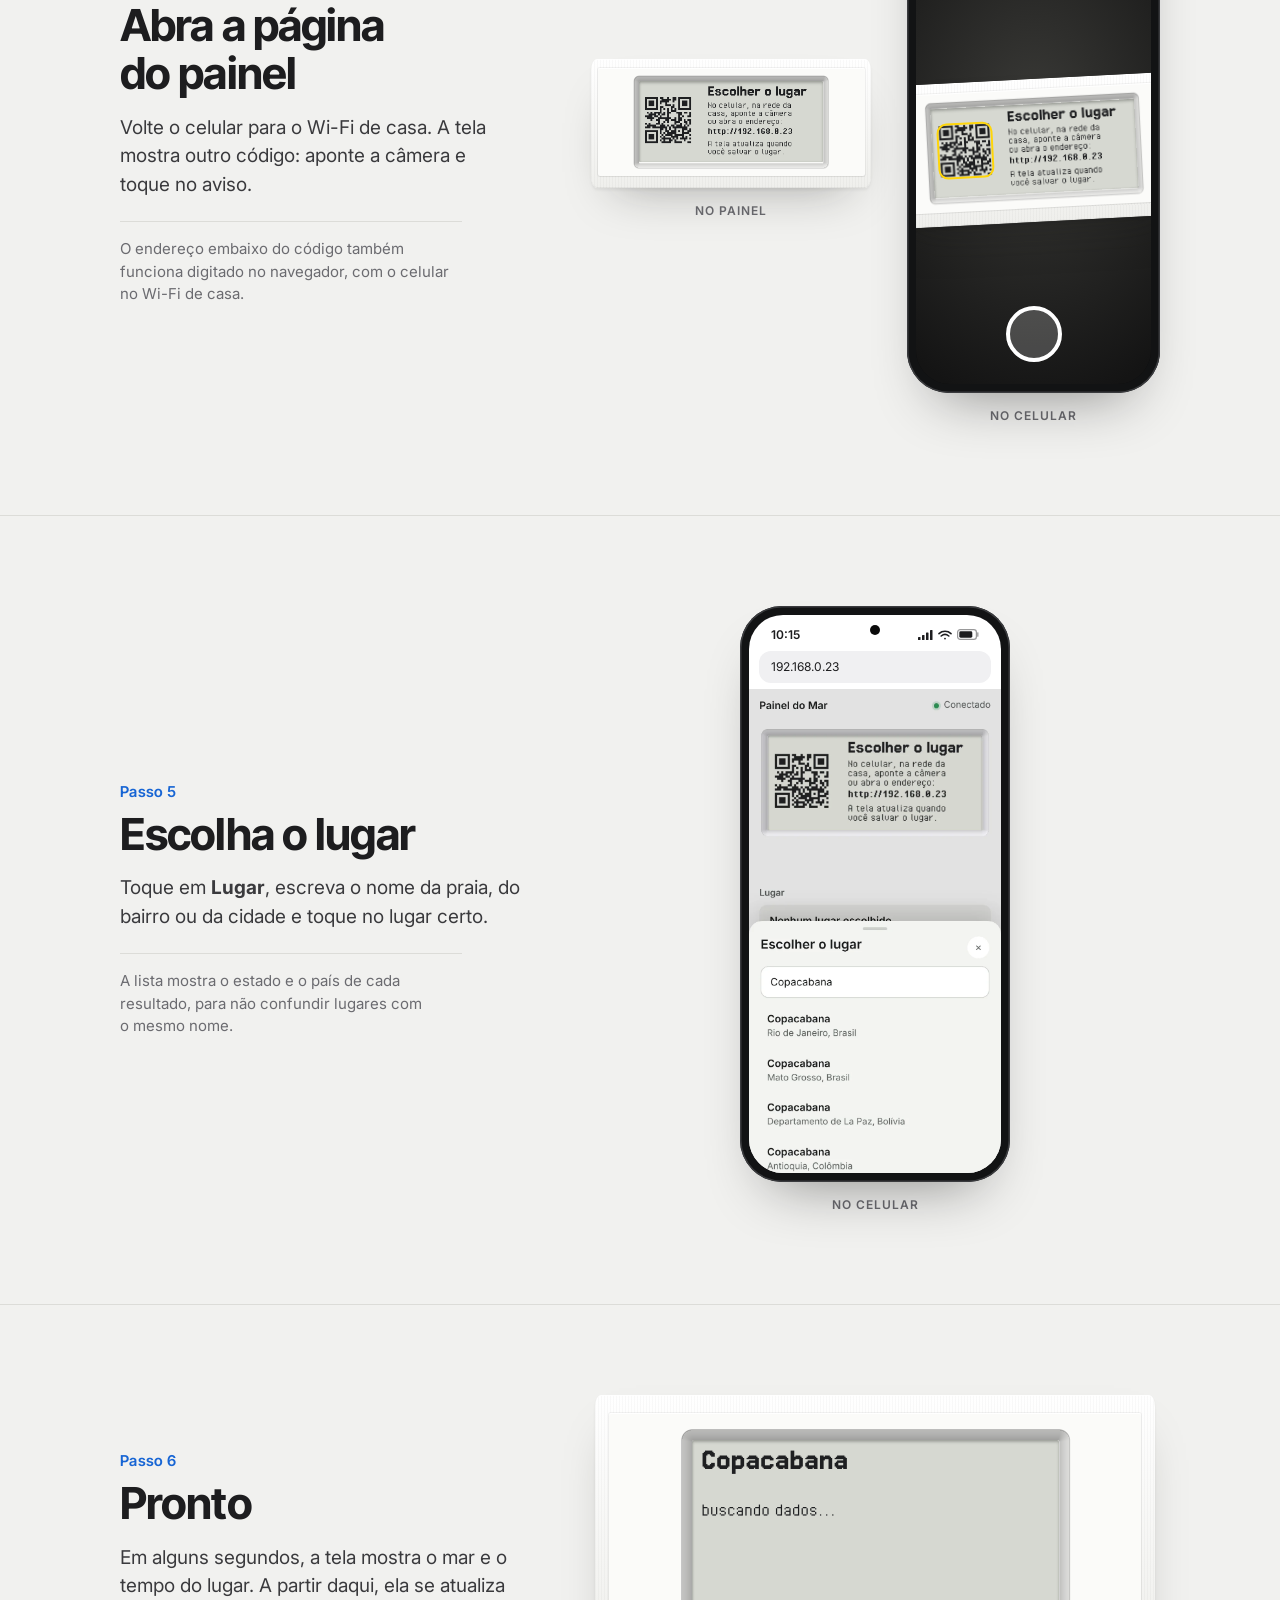
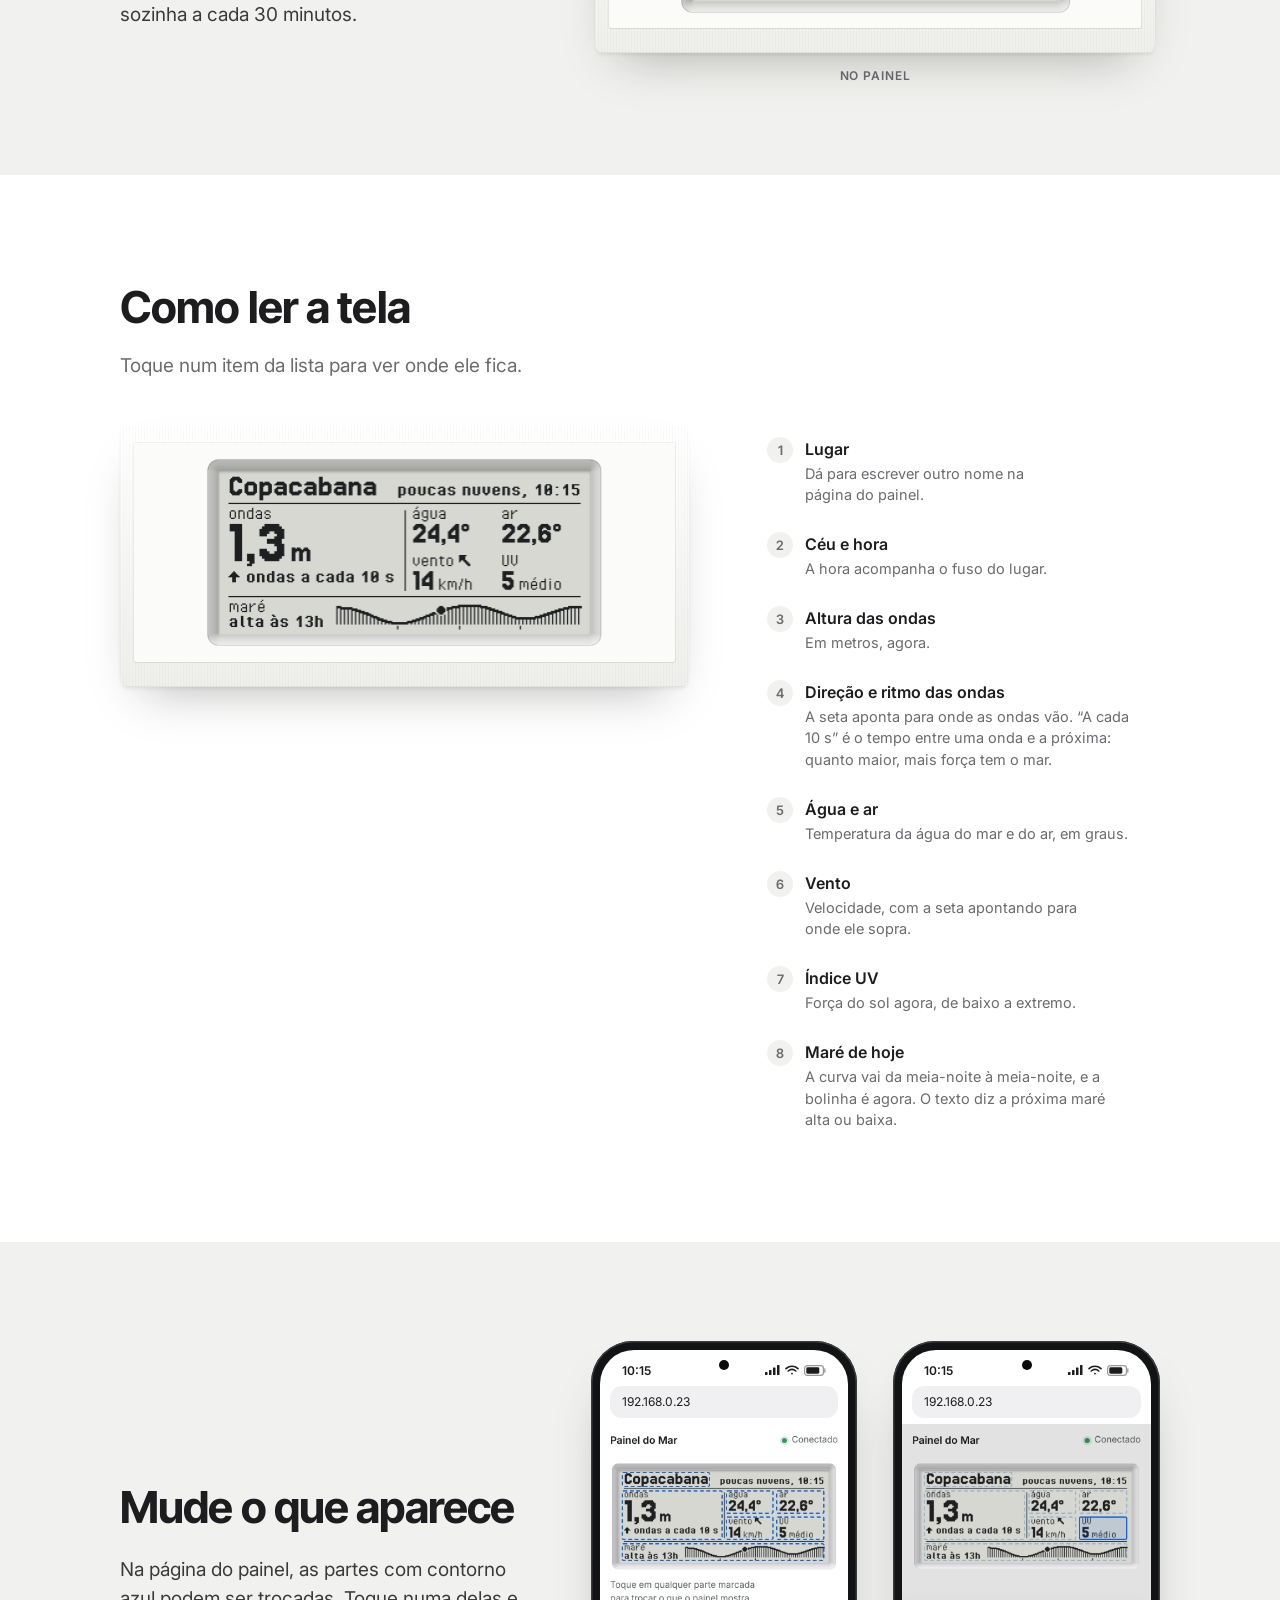
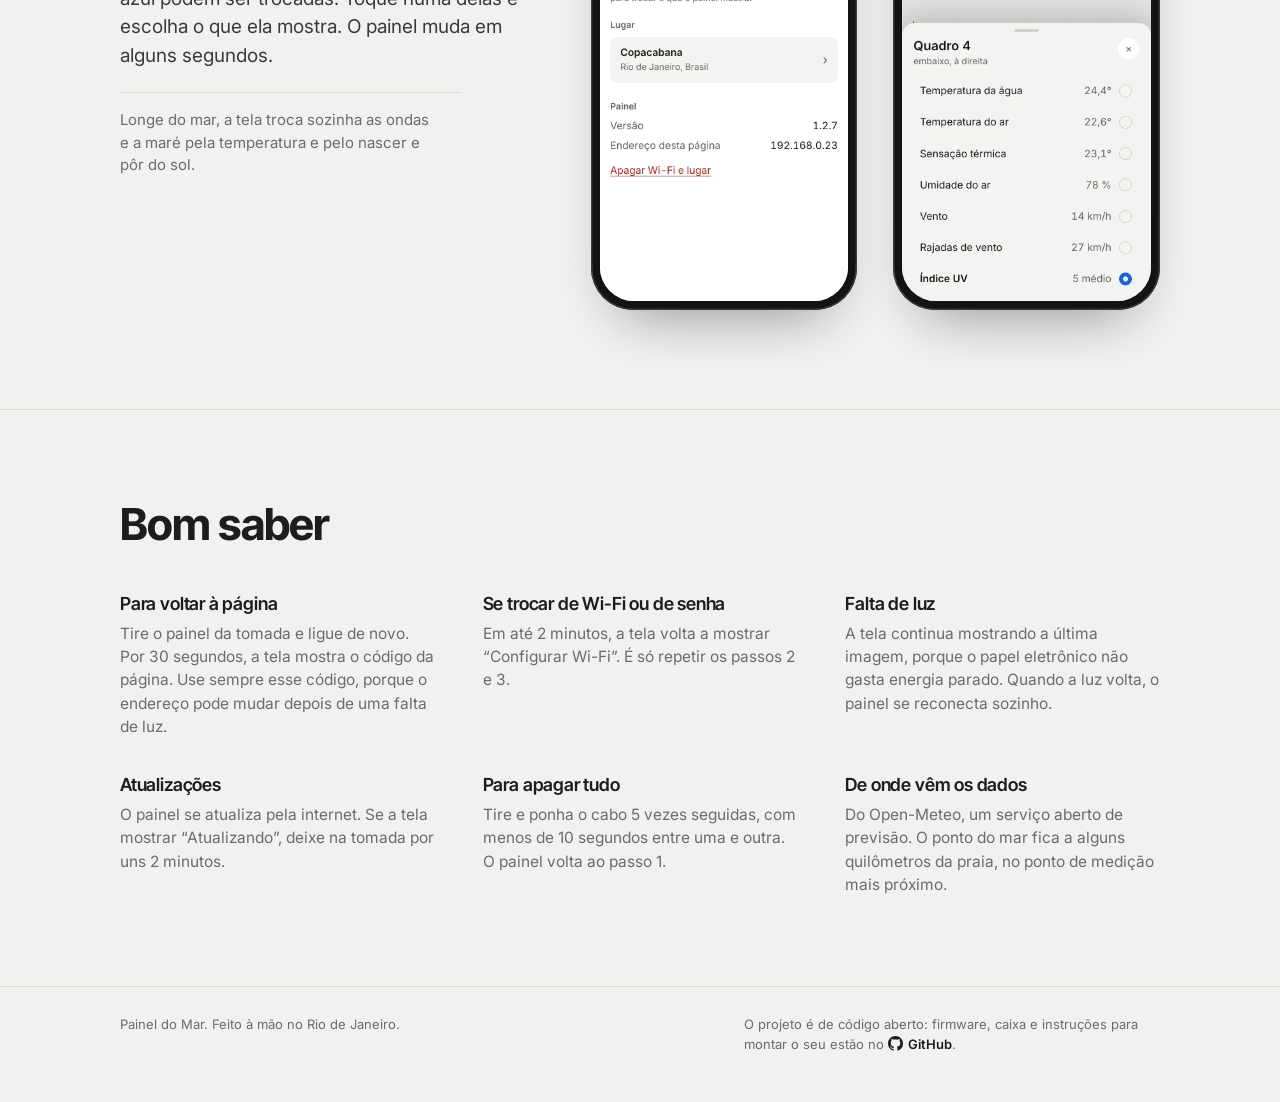
==== commit c9c5d570: "Site: sem palavra sozinha no fim dos parágrafos e sem "Wi-Fi" quebrado no hífen Co-Authored-By: Clau" ====
--- a/docs/index.html
+++ b/docs/index.html
@@ -52,6 +52,7 @@
 .wrap { max-width: 1080px; margin: 0 auto; padding-left: max(20px, env(safe-area-inset-left, 0px)); padding-right: max(20px, env(safe-area-inset-right, 0px)); }
 h1, h2, h3 { font-family: var(--display); margin: 0; text-wrap: balance; letter-spacing: -.02em; }
 p, li { text-wrap: pretty; }
+.nq { white-space: nowrap; }
 p { margin: 0; }
 button { font: inherit; }
 :focus-visible { outline: 3px solid var(--accent); outline-offset: 3px; border-radius: 6px; }
@@ -246,7 +247,7 @@
         <button class="btn btn-forte" type="button" id="comecar">Configurar passo a passo</button>
         <a class="btn btn-leve" href="#passo-1">Ver todos os passos</a>
       </div>
-      <p class="duracao">Leva uns 3 minutos. Você só precisa do celular e da senha do Wi-Fi de casa.</p>
+      <p class="duracao">Leva uns 3 minutos. Você só precisa do celular e da senha do <span class="nq">Wi-Fi</span> de&nbsp;casa.</p>
     </div>
   </header>
 
@@ -254,7 +255,7 @@
     <ol>
       <li><a href="#passo-1">Ligue na tomada</a></li>
       <li><a href="#passo-2">Entre na rede do painel</a></li>
-      <li><a href="#passo-3">Escolha o Wi-Fi de casa</a></li>
+      <li><a href="#passo-3">Escolha o <span class="nq">Wi-Fi</span> de casa</a></li>
       <li><a href="#passo-4">Abra a página do painel</a></li>
       <li><a href="#passo-5">Escolha o lugar</a></li>
       <li><a href="#passo-6">Pronto</a></li>
@@ -269,9 +270,9 @@
   <section class="passo" id="passo-1" data-passo="1">
     <div class="wrap grade">
       <div class="texto revela">
-        <p class="num">Passo 1</p>
+        <p class="num">Passo&nbsp;1</p>
         <h2>Ligue na tomada</h2>
-        <p class="l">Use o carregador e o cabo que vieram junto. Em uns 30 segundos, a tela mostra um código.</p>
+        <p class="l">Use o carregador e o cabo que vieram junto. Em uns 30 segundos, a tela mostra um&nbsp;código.</p>
       </div>
       <div class="ilustra revela">
         <figure class="so-painel">
@@ -285,10 +286,10 @@
   <section class="passo" id="passo-2" data-passo="2">
     <div class="wrap grade">
       <div class="texto revela">
-        <p class="num">Passo 2</p>
+        <p class="num">Passo&nbsp;2</p>
         <h2>Entre na rede do painel</h2>
-        <p class="l">Abra a câmera do celular, aponte para o código e toque no aviso que aparecer.</p>
-        <p class="nota">Se a câmera não mostrar o aviso, entre nos ajustes de Wi-Fi do celular e escolha a rede <b>Painel do Mar</b>, com a senha <b>configurar</b>.</p>
+        <p class="l">Abra a câmera do celular, aponte para o código e toque no aviso que&nbsp;aparecer.</p>
+        <p class="nota">Se a câmera não mostrar o aviso, entre nos ajustes de <span class="nq">Wi-Fi</span> do celular e escolha a rede <b>Painel do Mar</b>, com a senha <b>configurar</b>.</p>
       </div>
       <div class="ilustra revela">
         <figure class="com-cel">
@@ -309,10 +310,10 @@
   <section class="passo" id="passo-3" data-passo="3">
     <div class="wrap grade">
       <div class="texto revela">
-        <p class="num">Passo 3</p>
-        <h2>Escolha o <span class="nw">Wi-Fi</span> de casa</h2>
-        <p class="l">Uma página abre sozinha, em inglês. Toque no Wi-Fi da sua casa, digite a senha em <b>Password</b> e toque em <b>Save</b>.</p>
-        <p class="nota">O painel só funciona em redes de <b>2,4 GHz</b>. Se aparecerem duas redes da casa, como <b>Casa</b> e <b>Casa_5G</b>, escolha a que não termina em 5G.</p>
+        <p class="num">Passo&nbsp;3</p>
+        <h2>Escolha o <span class="nw"><span class="nq">Wi-Fi</span></span> de casa</h2>
+        <p class="l">Uma página abre sozinha, em inglês. Toque no <span class="nq">Wi-Fi</span> da sua casa, digite a senha em <b>Password</b> e toque em <b>Save</b>.</p>
+        <p class="nota">O painel só funciona em redes de <b>2,4 GHz</b>. Se aparecerem duas redes da casa, como <b>Casa</b> e <b>Casa_5G</b>, escolha a que não termina em&nbsp;5G.</p>
       </div>
       <div class="ilustra revela">
         <figure class="com-cel">
@@ -341,10 +342,10 @@
   <section class="passo" id="passo-4" data-passo="4">
     <div class="wrap grade">
       <div class="texto revela">
-        <p class="num">Passo 4</p>
+        <p class="num">Passo&nbsp;4</p>
         <h2>Abra a página do painel</h2>
-        <p class="l">Volte o celular para o Wi-Fi de casa. A tela mostra outro código: aponte a câmera e toque no aviso.</p>
-        <p class="nota">O endereço embaixo do código também funciona digitado no navegador, com o celular no Wi-Fi de casa.</p>
+        <p class="l">Volte o celular para o <span class="nq">Wi-Fi</span> de casa. A tela mostra outro código: aponte a câmera e toque no&nbsp;aviso.</p>
+        <p class="nota">O endereço embaixo do código também funciona digitado no navegador, com o celular no <span class="nq">Wi-Fi</span> de&nbsp;casa.</p>
       </div>
       <div class="ilustra revela">
         <figure class="painel-lado">
@@ -369,10 +370,10 @@
   <section class="passo" id="passo-5" data-passo="5">
     <div class="wrap grade">
       <div class="texto revela">
-        <p class="num">Passo 5</p>
+        <p class="num">Passo&nbsp;5</p>
         <h2>Escolha o lugar</h2>
-        <p class="l">Toque em <b>Lugar</b>, escreva o nome da praia, do bairro ou da cidade e toque no lugar certo.</p>
-        <p class="nota">A lista mostra o estado e o país de cada resultado, para não confundir lugares com o mesmo nome.</p>
+        <p class="l">Toque em <b>Lugar</b>, escreva o nome da praia, do bairro ou da cidade e toque no lugar&nbsp;certo.</p>
+        <p class="nota">A lista mostra o estado e o país de cada resultado, para não confundir lugares com o mesmo&nbsp;nome.</p>
       </div>
       <div class="ilustra revela">
         <figure class="com-cel">
@@ -390,9 +391,9 @@
   <section class="passo" id="passo-6" data-passo="6">
     <div class="wrap grade">
       <div class="texto revela">
-        <p class="num">Passo 6</p>
+        <p class="num">Passo&nbsp;6</p>
         <h2>Pronto</h2>
-        <p class="l">Em alguns segundos, a tela mostra o mar e o tempo do lugar. A partir daqui, ela se atualiza sozinha a cada 30 minutos.</p>
+        <p class="l">Em alguns segundos, a tela mostra o mar e o tempo do lugar. A partir daqui, ela se atualiza sozinha a cada 30&nbsp;minutos.</p>
       </div>
       <div class="ilustra revela">
         <figure class="so-painel">
@@ -405,28 +406,28 @@
 
   <div class="rodape-passo">
     <button class="btn btn-leve" type="button" id="voltar">Voltar</button>
-    <span class="contador" id="contador">1 de 6</span>
+    <span class="contador" id="contador">1 de&nbsp;6</span>
     <button class="btn btn-forte" type="button" id="seguir">Próximo</button>
   </div>
 
   <section class="ler" id="ler">
     <div class="wrap">
       <h2 class="revela">Como ler a tela</h2>
-      <p class="intro revela">Toque num item da lista para ver onde ele fica.</p>
+      <p class="intro revela">Toque num item da lista para ver onde ele&nbsp;fica.</p>
       <div class="grade">
         <div class="alvo revela">
           <div class="painel" data-tela="dados" id="painel-ler" role="img" aria-label="A tela do painel com os dados de Copacabana"></div>
           <div class="realce" id="realce" aria-hidden="true"></div>
         </div>
         <ol class="legenda revela" id="legenda">
-          <li><button type="button" data-z="0,0,133,23"><div><b>Lugar</b><span>Dá para escrever outro nome na página do painel.</span></div></button></li>
-          <li><button type="button" data-z="134,0,295,23"><div><b>Céu e hora</b><span>A hora acompanha o fuso do lugar.</span></div></button></li>
-          <li><button type="button" data-z="0,25,146,76"><div><b>Altura das ondas</b><span>Em metros, agora.</span></div></button></li>
-          <li><button type="button" data-z="0,77,146,98"><div><b>Direção e ritmo das ondas</b><span>A seta aponta para onde as ondas vão. “A cada 10 s” é o tempo entre uma onda e a próxima: quanto maior, mais força tem o mar.</span></div></button></li>
-          <li><button type="button" data-z="150,25,295,60"><div><b>Água e ar</b><span>Temperatura da água do mar e do ar, em graus.</span></div></button></li>
-          <li><button type="button" data-z="150,61,214,98"><div><b>Vento</b><span>Velocidade, com a seta apontando para onde ele sopra.</span></div></button></li>
-          <li><button type="button" data-z="215,61,295,98"><div><b>Índice UV</b><span>Força do sol agora, de baixo a extremo.</span></div></button></li>
-          <li><button type="button" data-z="0,100,295,127"><div><b>Maré de hoje</b><span>A curva vai da meia-noite à meia-noite, e a bolinha é agora. O texto diz a próxima maré alta ou baixa.</span></div></button></li>
+          <li><button type="button" data-z="0,0,133,23"><div><b>Lugar</b><span>Dá para escrever outro nome na página do&nbsp;painel.</span></div></button></li>
+          <li><button type="button" data-z="134,0,295,23"><div><b>Céu e hora</b><span>A hora acompanha o fuso do&nbsp;lugar.</span></div></button></li>
+          <li><button type="button" data-z="0,25,146,76"><div><b>Altura das ondas</b><span>Em metros,&nbsp;agora.</span></div></button></li>
+          <li><button type="button" data-z="0,77,146,98"><div><b>Direção e ritmo das ondas</b><span>A seta aponta para onde as ondas vão. “A cada 10 s” é o tempo entre uma onda e a próxima: quanto maior, mais força tem o&nbsp;mar.</span></div></button></li>
+          <li><button type="button" data-z="150,25,295,60"><div><b>Água e ar</b><span>Temperatura da água do mar e do ar, em&nbsp;graus.</span></div></button></li>
+          <li><button type="button" data-z="150,61,214,98"><div><b>Vento</b><span>Velocidade, com a seta apontando para onde ele&nbsp;sopra.</span></div></button></li>
+          <li><button type="button" data-z="215,61,295,98"><div><b>Índice UV</b><span>Força do sol agora, de baixo a&nbsp;extremo.</span></div></button></li>
+          <li><button type="button" data-z="0,100,295,127"><div><b>Maré de hoje</b><span>A curva vai da meia-noite à meia-noite, e a bolinha é agora. O texto diz a próxima maré alta ou&nbsp;baixa.</span></div></button></li>
         </ol>
       </div>
     </div>
@@ -436,8 +437,8 @@
     <div class="wrap grade">
       <div class="revela">
         <h2>Mude o que aparece</h2>
-        <p class="l">Na página do painel, as partes com contorno azul podem ser trocadas. Toque numa delas e escolha o que ela mostra. O painel muda em alguns segundos.</p>
-        <p class="nota">Longe do mar, a tela troca sozinha as ondas e a maré pela temperatura e pelo nascer e pôr do sol.</p>
+        <p class="l">Na página do painel, as partes com contorno azul podem ser trocadas. Toque numa delas e escolha o que ela mostra. O painel muda em alguns&nbsp;segundos.</p>
+        <p class="nota">Longe do mar, a tela troca sozinha as ondas e a maré pela temperatura e pelo nascer e pôr do&nbsp;sol.</p>
       </div>
       <div class="ilustra revela">
         <figure class="com-cel">
@@ -463,7 +464,7 @@
       <h2 class="revela">Bom saber</h2>
       <dl class="revela">
         <div><dt>Para voltar à página</dt><dd>Tire o painel da tomada e ligue de novo. Por 30 segundos, a tela mostra o código da página. Use sempre esse código, porque o endereço pode mudar depois de uma falta de luz.</dd></div>
-        <div><dt>Se trocar de Wi-Fi ou de senha</dt><dd>Em até 2 minutos, a tela volta a mostrar “Configurar Wi-Fi”. É só repetir os passos 2 e 3.</dd></div>
+        <div><dt>Se trocar de <span class="nq">Wi-Fi</span> ou de senha</dt><dd>Em até 2 minutos, a tela volta a mostrar “Configurar <span class="nq">Wi-Fi</span>”. É só repetir os passos 2 e 3.</dd></div>
         <div><dt>Falta de luz</dt><dd>A tela continua mostrando a última imagem, porque o papel eletrônico não gasta energia parado. Quando a luz volta, o painel se reconecta sozinho.</dd></div>
         <div><dt>Atualizações</dt><dd>O painel se atualiza pela internet. Se a tela mostrar “Atualizando”, deixe na tomada por uns 2 minutos.</dd></div>
         <div><dt>Para apagar tudo</dt><dd>Tire e ponha o cabo 5 vezes seguidas, com menos de 10 segundos entre uma e outra. O painel volta ao passo 1.</dd></div>
@@ -473,7 +474,7 @@
   </section>
 
   <footer><div class="wrap">
-    <span>Painel do Mar. Feito à mão no Rio de Janeiro.</span>
+    <span>Painel do Mar. Feito à mão no Rio de&nbsp;Janeiro.</span>
     <span>O projeto é de código aberto: firmware, caixa e instruções para montar o seu estão no <a href="https://github.com/jpfaraco/painel-do-mar"><svg width="15" height="15" viewBox="0 0 16 16" aria-hidden="true"><path fill="currentColor" d="M8 0C3.58 0 0 3.58 0 8c0 3.54 2.29 6.53 5.47 7.59.4.07.55-.17.55-.38 0-.19-.01-.82-.01-1.49-2.01.37-2.53-.49-2.69-.94-.09-.23-.48-.94-.82-1.13-.28-.15-.68-.52-.01-.53.63-.01 1.08.58 1.23.82.72 1.21 1.87.87 2.33.66.07-.52.28-.87.51-1.07-1.78-.2-3.64-.89-3.64-3.95 0-.87.31-1.59.82-2.15-.08-.2-.36-1.02.08-2.12 0 0 .67-.21 2.2.82.64-.18 1.32-.27 2-.27.68 0 1.36.09 2 .27 1.53-1.04 2.2-.82 2.2-.82.44 1.1.16 1.92.08 2.12.51.56.82 1.27.82 2.15 0 3.07-1.87 3.75-3.65 3.95.29.25.54.73.54 1.48 0 1.07-.01 1.93-.01 2.2 0 .21.15.46.55.38A8.013 8.013 0 0016 8c0-4.42-3.58-8-8-8z"/></svg>GitHub</a>.</span>
   </div></footer>
 </main>
